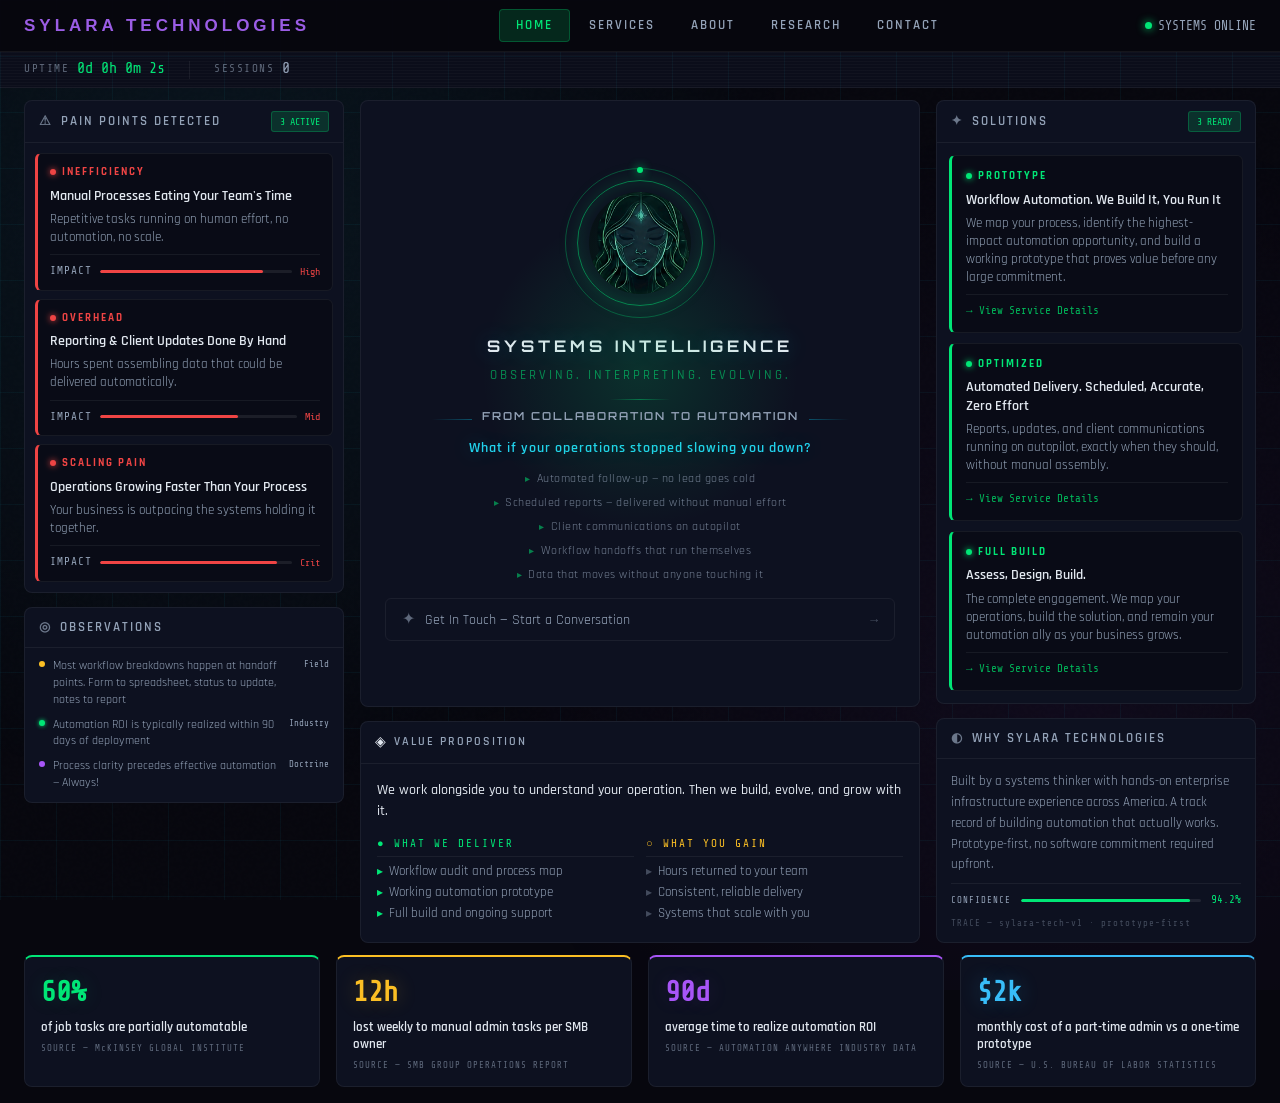
==== index-backup.html @ 3e972370 "backup original site before redesign" ====
<!DOCTYPE html>
<html lang="en">
<head>
  <meta charset="UTF-8">
  <meta name="viewport" content="width=device-width, initial-scale=1.0">
  <title>Sylara Technologies — Systems Intelligence</title>

  <link href="https://fonts.googleapis.com/css2?family=Syncopate:wght@400;700&family=Rajdhani:wght@300;400;500;600;700&family=Share+Tech+Mono&family=Orbitron:wght@400;600;700&display=swap" rel="stylesheet">

  <style>
    :root {
      --bg-primary:        #07070e;
      --bg-secondary:      #0b0d1a;
      --bg-card:           #0d1120;
      --bg-card-hover:     #111829;
      --border-subtle:     rgba(255,255,255,0.06);
      --border-green:      rgba(0, 230, 118, 0.25);
      --border-purple:     rgba(168, 85, 247, 0.25);
      --border-cyan:       rgba(34, 211, 238, 0.3);

      --green-primary:     #00e676;
      --green-dim:         #00b85a;
      --green-glow:        rgba(0, 230, 118, 0.15);
      --green-glow-strong: rgba(0, 230, 118, 0.35);

      --cyan-primary:      #22d3ee;
      --cyan-dim:          #0891b2;
      --cyan-glow:         rgba(34, 211, 238, 0.15);
      --cyan-glow-strong:  rgba(34, 211, 238, 0.3);

      --purple-primary:    #a855f7;
      --purple-dim:        #7c3aed;
      --purple-glow:       rgba(168, 85, 247, 0.15);
      --purple-glow-strong:rgba(168, 85, 247, 0.35);

      --gold:              #fbbf24;
      --red-alert:         #ef4444;
      --orange-warn:       #f97316;
      --blue-info:         #38bdf8;

      --text-primary:      #e2e8f0;
      --text-secondary:    #94a3b8;
      --text-accent:       #94a3b8;
      --text-mono:         #00e676;

      --font-brand:        'Syncopate', sans-serif;
      --font-ui:           'Rajdhani', sans-serif;
      --font-mono:         'Share Tech Mono', monospace;
      --font-display:      'Orbitron', sans-serif;
    }

    *, *::before, *::after { box-sizing: border-box; margin: 0; padding: 0; }
    html { scroll-behavior: smooth; }

    body {
      background-color: var(--bg-primary);
      color: var(--text-primary);
      font-family: var(--font-ui);
      font-size: 15px;
      line-height: 1.5;
      min-height: 100vh;
      overflow-x: hidden;
      cursor: default;
      -webkit-font-smoothing: antialiased;
      -moz-osx-font-smoothing: grayscale;
      text-rendering: optimizeLegibility;
    }

    body::before {
      content: '';
      position: fixed;
      inset: 0;
      background-image: url("data:image/svg+xml,%3Csvg viewBox='0 0 256 256' xmlns='http://www.w3.org/2000/svg'%3E%3Cfilter id='noise'%3E%3CfeTurbulence type='fractalNoise' baseFrequency='0.9' numOctaves='4' stitchTiles='stitch'/%3E%3C/filter%3E%3Crect width='100%25' height='100%25' filter='url(%23noise)' opacity='0.03'/%3E%3C/svg%3E");
      pointer-events: none;
      z-index: 0;
      opacity: 0.4;
    }

    /* NAV */
    .nav-bar {
      position: sticky;
      top: 0;
      z-index: 100;
      background: rgba(7, 7, 14, 0.97);
      border-bottom: 1px solid var(--border-subtle);
      display: flex;
      align-items: center;
      justify-content: space-between;
      padding: 0 24px;
      height: 52px;
    }

    .nav-brand {
      font-family: var(--font-brand);
      font-size: 17px;
      font-weight: 700;
      letter-spacing: 4px;
      color: #9b5de5;
      text-decoration: none;
      text-transform: uppercase;
    }

    .nav-tabs {
      display: flex;
      align-items: center;
      gap: 2px;
      list-style: none;
    }

    .nav-tab {
      font-family: var(--font-ui);
      font-size: 13px;
      font-weight: 600;
      letter-spacing: 2px;
      text-transform: uppercase;
      padding: 6px 16px;
      border-radius: 4px;
      cursor: pointer;
      color: var(--text-secondary);
      border: 1px solid transparent;
      transition: all 0.2s ease;
      user-select: none;
    }

    .nav-tab:hover {
      color: var(--text-primary);
      background: rgba(255,255,255,0.04);
    }

    .nav-tab.active-green {
      color: var(--green-primary);
      border-color: var(--border-green);
      background: var(--green-glow);
    }

    .nav-tab.active-purple {
      color: var(--purple-primary);
      border-color: var(--border-purple);
      background: var(--purple-glow);
    }

    .nav-status {
      display: flex;
      align-items: center;
      gap: 6px;
      font-family: var(--font-mono);
      font-size: 13px;
      color: var(--text-secondary);
    }

    .status-dot {
      width: 7px;
      height: 7px;
      border-radius: 50%;
      background: var(--green-primary);
      box-shadow: 0 0 8px var(--green-primary);
      animation: pulse-dot 2s ease-in-out infinite;
    }

    @keyframes pulse-dot {
      0%, 100% { opacity: 1; }
      50%       { opacity: 0.4; }
    }

    /* TELEMETRY STRIP */
    .telemetry-strip {
      background: var(--bg-secondary);
      border-bottom: 1px solid var(--border-subtle);
      display: flex;
      align-items: center;
      justify-content: space-between;
      padding: 0 24px;
      height: 36px;
      font-family: var(--font-mono);
      font-size: 13px;
      color: var(--text-secondary);
    }

    .telem-group { display: flex; align-items: center; gap: 24px; }
    .telem-item  { display: flex; align-items: center; gap: 8px; }

    .telem-label {
      font-size: 11px;
      letter-spacing: 1.5px;
      text-transform: uppercase;
      color: var(--text-secondary);
      opacity: 0.6;
    }

    .telem-value        { color: var(--text-accent); font-size: 15px; }
    .telem-value.green  { color: var(--green-primary); }
    .telem-value.gold   { color: var(--gold); }

    .telem-divider {
      width: 1px;
      height: 18px;
      background: var(--border-subtle);
    }

    /* TAB CONTENT */
    .tab-content { display: none; animation: fadeInTab 0.35s ease; }
    .tab-content.active { display: block; }

    @keyframes fadeInTab {
      from { opacity: 0; transform: translateY(8px); }
      to   { opacity: 1; transform: translateY(0); }
    }

    /* DASHBOARD GRID */
    .dashboard-body {
      display: grid;
      grid-template-columns: 320px 1fr 320px;
      gap: 16px;
      padding: 12px 24px;
      min-height: calc(100vh - 88px - 160px);
      position: relative;
      z-index: 1;
    }

    /* PANEL */
    .panel {
      background: var(--bg-card);
      border: 1px solid var(--border-subtle);
      border-radius: 8px;
      overflow: hidden;
    }

    .panel-header {
      display: flex;
      align-items: center;
      justify-content: space-between;
      padding: 10px 14px;
      border-bottom: 1px solid var(--border-subtle);
    }

    .panel-title {
      font-family: var(--font-ui);
      font-size: 13px;
      font-weight: 600;
      letter-spacing: 2px;
      text-transform: uppercase;
      color: var(--text-secondary);
      display: flex;
      align-items: center;
      gap: 8px;
    }

    .panel-title-icon { font-size: 13px; opacity: 0.7; }

    .panel-badge {
      font-family: var(--font-mono);
      font-size: 10px;
      padding: 2px 8px;
      border-radius: 3px;
    }

    .panel-badge.green {
      color: var(--green-primary);
      background: var(--green-glow);
      border: 1px solid var(--border-green);
    }

    /* CONDITION CARDS */
    .condition-list {
      padding: 10px;
      display: flex;
      flex-direction: column;
      gap: 8px;
    }

    .condition-card {
      background: rgba(0,0,0,0.3);
      border: 1px solid var(--border-subtle);
      border-left: 3px solid var(--red-alert);
      border-radius: 6px;
      padding: 10px 12px;
      cursor: pointer;
      transition: all 0.25s ease;
      animation: slideInLeft 0.5s ease both;
    }

    .condition-card:nth-child(1) { animation-delay: 0.1s; }
    .condition-card:nth-child(2) { animation-delay: 0.2s; }
    .condition-card:nth-child(3) { animation-delay: 0.3s; }

    @keyframes slideInLeft {
      from { opacity: 0; transform: translateX(-16px); }
      to   { opacity: 1; transform: translateX(0); }
    }

    .condition-card:hover {
      background: rgba(239, 68, 68, 0.06);
      border-color: rgba(239, 68, 68, 0.3);
      border-left-color: var(--red-alert);
      transform: translateX(3px);
    }

    .condition-tag {
      font-family: var(--font-ui);
      font-size: 11px;
      font-weight: 700;
      letter-spacing: 2px;
      text-transform: uppercase;
      color: var(--red-alert);
      margin-bottom: 6px;
      display: flex;
      align-items: center;
      gap: 6px;
    }

    .condition-tag::before {
      content: '';
      width: 6px;
      height: 6px;
      border-radius: 50%;
      background: var(--red-alert);
      box-shadow: 0 0 6px var(--red-alert);
      animation: pulse-dot 1.5s ease-in-out infinite;
    }

    .condition-title {
      font-family: var(--font-ui);
      font-size: 14px;
      font-weight: 600;
      color: var(--text-primary);
      line-height: 1.3;
      margin-bottom: 5px;
    }

    .condition-desc {
      font-size: 13px;
      color: var(--text-accent);
      line-height: 1.4;
    }

    .condition-metric {
      display: flex;
      align-items: center;
      gap: 8px;
      margin-top: 8px;
      padding-top: 8px;
      border-top: 1px solid var(--border-subtle);
    }

    .metric-label {
      font-family: var(--font-mono);
      font-size: 11px;
      color: var(--text-secondary);
      text-transform: uppercase;
      letter-spacing: 1px;
    }

    .metric-bar {
      flex: 1;
      height: 3px;
      background: rgba(255,255,255,0.08);
      border-radius: 2px;
      overflow: hidden;
    }

    .metric-fill {
      height: 100%;
      border-radius: 2px;
      background: var(--red-alert);
    }

    .metric-val {
      font-family: var(--font-mono);
      font-size: 10px;
      color: var(--red-alert);
    }

    /* CENTER COLUMN */
    .center-col {
      display: flex;
      flex-direction: column;
      gap: 14px;
    }

    .avatar-panel {
      background: var(--bg-card);
      border: 1px solid var(--border-subtle);
      border-radius: 8px;
      display: flex;
      flex-direction: column;
      align-items: center;
      justify-content: center;
      padding: 20px 24px 18px;
      position: relative;
      overflow: hidden;
      flex: 1;
    }

    .avatar-panel::before {
      content: '';
      position: absolute;
      top: 50%;
      left: 50%;
      transform: translate(-50%, -60%);
      width: 320px;
      height: 320px;
      background: radial-gradient(circle, var(--green-glow) 0%, transparent 70%);
      pointer-events: none;
    }

    .avatar-ring {
      position: relative;
      width: 150px;
      height: 150px;
      margin-bottom: 16px;
    }

    .avatar-ring-outer {
      position: absolute;
      inset: 0;
      border-radius: 50%;
      border: 1px solid rgba(0, 230, 118, 0.3);
      animation: rotate-slow 20s linear infinite;
    }

    .avatar-ring-outer::before {
      content: '';
      position: absolute;
      top: -2px;
      left: 50%;
      transform: translateX(-50%);
      width: 6px;
      height: 6px;
      border-radius: 50%;
      background: var(--green-primary);
      box-shadow: 0 0 10px var(--green-primary);
    }

    .avatar-ring-mid {
      position: absolute;
      inset: 12px;
      border-radius: 50%;
      border: 1px solid rgba(0, 230, 118, 0.5);
      box-shadow: 0 0 20px var(--green-glow), inset 0 0 20px var(--green-glow);
    }

    .avatar-ring-inner {
      position: absolute;
      inset: 24px;
      border-radius: 50%;
      background: radial-gradient(circle, rgba(0,230,118,0.08) 0%, rgba(0,0,0,0.6) 100%);
      display: flex;
      align-items: center;
      justify-content: center;
      overflow: hidden;
    }

    .avatar-image {
      width: 100%;
      height: 100%;
      object-fit: cover;
      border-radius: 50%;
      opacity: 0.9;
    }

    @keyframes rotate-slow {
      from { transform: rotate(0deg); }
      to   { transform: rotate(360deg); }
    }

    /* TAGLINE BLOCK — the key section */
    .tagline-company {
      font-family: var(--font-brand);
      font-size: 13px;
      font-weight: 700;
      color: var(--text-primary);
      text-align: center;
      letter-spacing: 6px;
      text-transform: uppercase;
      margin-bottom: 14px;
      opacity: 0.85;
    }

    .tagline-collab {
      font-family: var(--font-display);
      font-size: 11px;
      font-weight: 600;
      letter-spacing: 2px;
      text-transform: uppercase;
      color: var(--text-secondary);
      text-align: center;
      margin-bottom: 6px;
      position: relative;
    }

    /* Subtle decorative lines flanking the collab line */
    .tagline-collab-wrap {
      display: flex;
      align-items: center;
      gap: 10px;
      margin-bottom: 4px;
      width: 100%;
      justify-content: center;
    }

    .tagline-collab-line {
      flex: 1;
      height: 1px;
      background: linear-gradient(to right, transparent, var(--cyan-dim));
      max-width: 40px;
      opacity: 0.5;
    }

    .tagline-collab-line.right {
      background: linear-gradient(to left, transparent, var(--cyan-dim));
    }

    /* Systems Intelligence — replaced font */
    .tagline-primary {
      font-family: var(--font-display);
      font-size: 16px;
      font-weight: 700;
      letter-spacing: 4px;
      text-transform: uppercase;
      color: var(--text-primary);
      text-align: center;
      margin-bottom: 8px;
      opacity: 1;
    }

    /* Divider between the two taglines */
    .tagline-divider {
      width: 60px;
      height: 1px;
      background: linear-gradient(to right, transparent, var(--green-primary), transparent);
      margin: 0 auto 8px;
      opacity: 0.4;
    }

    .tagline-sub {
      font-family: var(--font-ui);
      font-size: 13px;
      font-weight: 500;
      color: var(--green-primary);
      text-align: center;
      letter-spacing: 3px;
      margin-bottom: 14px;
      opacity: 0.55;
      text-transform: uppercase;
    }

    /* Contact trigger */
    .hook-question {
      font-family: var(--font-ui);
      font-size: 14px;
      font-weight: 600;
      color: var(--cyan-primary);
      text-align: center;
      letter-spacing: 1px;
      margin-bottom: 12px;
      margin-top: 4px;
      line-height: 1.4;
      text-shadow: 0 0 20px var(--cyan-glow-strong);
    }

    .capabilities-list {
      list-style: none;
      width: 100%;
      margin-bottom: 14px;
      display: flex;
      flex-direction: column;
      gap: 6px;
    }

    .capabilities-list li {
      font-family: var(--font-ui);
      font-size: 12px;
      color: var(--text-secondary);
      text-align: center;
      letter-spacing: 0.5px;
      opacity: 0.75;
      display: flex;
      align-items: center;
      justify-content: center;
      gap: 6px;
    }

    .capabilities-list li::before {
      content: '▸';
      color: var(--green-primary);
      font-size: 10px;
      opacity: 0.7;
    }

    /* Contact trigger */
    .contact-trigger {
      width: 100%;
      background: transparent;
      border: 1px solid var(--border-subtle);
      border-radius: 6px;
      padding: 10px 16px;
      display: flex;
      align-items: center;
      gap: 10px;
      cursor: pointer;
      transition: all 0.2s ease;
      color: var(--text-secondary);
      font-family: var(--font-ui);
      font-size: 14px;
    }

    .contact-trigger:hover {
      border-color: var(--border-green);
      background: var(--green-glow);
      color: var(--green-primary);
    }

    .contact-trigger-icon    { font-size: 16px; opacity: 0.6; }
    .contact-trigger-text    { flex: 1; text-align: left; }
    .contact-trigger-shortcut { font-family: var(--font-mono); font-size: 13px; opacity: 0.4; }

    /* Truth panel */
    .truth-panel {
      background: var(--bg-card);
      border: 1px solid var(--border-subtle);
      border-radius: 8px;
      overflow: hidden;
    }

    .truth-header {
      display: flex;
      align-items: center;
      gap: 8px;
      padding: 10px 14px;
      border-bottom: 1px solid var(--border-subtle);
    }

    .truth-icon  { font-size: 14px; }

    .truth-label {
      font-family: var(--font-ui);
      font-size: 12px;
      font-weight: 600;
      letter-spacing: 2px;
      text-transform: uppercase;
      color: var(--text-secondary);
    }

    .truth-body { padding: 16px; }

    .truth-statement {
      font-family: var(--font-ui);
      font-size: 14px;
      font-weight: 500;
      color: var(--text-primary);
      margin-bottom: 14px;
      line-height: 1.5;
    }

    .truth-grid {
      display: grid;
      grid-template-columns: 1fr 1fr;
      gap: 12px;
    }

    .truth-col-label {
      font-family: var(--font-mono);
      font-size: 11px;
      letter-spacing: 2px;
      text-transform: uppercase;
      margin-bottom: 6px;
      padding-bottom: 4px;
      border-bottom: 1px solid var(--border-subtle);
    }

    .truth-col-label.green { color: var(--green-primary); }
    .truth-col-label.gold  { color: var(--gold); }

    .truth-point {
      display: flex;
      align-items: flex-start;
      gap: 6px;
      font-size: 13px;
      color: var(--text-accent);
      margin-bottom: 4px;
      line-height: 1.3;
    }

    .truth-point::before {
      content: '▸';
      font-size: 12px;
      color: var(--green-primary);
      margin-top: 1px;
      flex-shrink: 0;
    }

    .truth-point.absent::before { color: var(--text-secondary); opacity: 0.4; }

    /* RIGHT COLUMN */
    .guidance-list {
      padding: 12px;
      display: flex;
      flex-direction: column;
      gap: 10px;
    }

    .guidance-card {
      background: rgba(0,0,0,0.3);
      border: 1px solid var(--border-subtle);
      border-left: 3px solid var(--green-primary);
      border-radius: 6px;
      padding: 12px 14px;
      cursor: pointer;
      transition: all 0.25s ease;
      animation: slideInRight 0.5s ease both;
    }

    .guidance-card:nth-child(1) { animation-delay: 0.15s; }
    .guidance-card:nth-child(2) { animation-delay: 0.25s; }
    .guidance-card:nth-child(3) { animation-delay: 0.35s; }

    @keyframes slideInRight {
      from { opacity: 0; transform: translateX(16px); }
      to   { opacity: 1; transform: translateX(0); }
    }

    .guidance-card:hover {
      background: var(--green-glow);
      border-color: var(--border-green);
      transform: translateX(-3px);
    }

    .guidance-tag {
      font-family: var(--font-ui);
      font-size: 11px;
      font-weight: 700;
      letter-spacing: 2px;
      text-transform: uppercase;
      color: var(--green-primary);
      margin-bottom: 6px;
      display: flex;
      align-items: center;
      gap: 6px;
    }

    .guidance-tag::before {
      content: '';
      width: 6px;
      height: 6px;
      border-radius: 50%;
      background: var(--green-primary);
      box-shadow: 0 0 6px var(--green-primary);
    }

    .guidance-title {
      font-family: var(--font-ui);
      font-size: 14px;
      font-weight: 600;
      color: var(--text-primary);
      line-height: 1.3;
      margin-bottom: 5px;
    }

    .guidance-desc {
      font-size: 13px;
      color: var(--text-accent);
      line-height: 1.4;
    }

    .guidance-action {
      margin-top: 8px;
      padding-top: 8px;
      border-top: 1px solid var(--border-subtle);
      font-family: var(--font-mono);
      font-size: 11px;
      color: var(--green-dim);
      display: flex;
      align-items: center;
      gap: 4px;
    }

    /* OBS LIST */
    .obs-list {
      padding: 10px 14px;
      display: flex;
      flex-direction: column;
      gap: 8px;
    }

    .obs-item {
      display: flex;
      align-items: flex-start;
      gap: 8px;
      font-size: 12px;
      color: var(--text-accent);
      line-height: 1.4;
    }

    .obs-dot {
      width: 6px;
      height: 6px;
      border-radius: 50%;
      margin-top: 3px;
      flex-shrink: 0;
    }

    .obs-dot.green  { background: var(--green-primary); box-shadow: 0 0 4px var(--green-primary); }
    .obs-dot.gold   { background: var(--gold); }
    .obs-dot.purple { background: var(--purple-primary); }

    .obs-time {
      margin-left: auto;
      font-family: var(--font-mono);
      font-size: 9px;
      color: var(--text-secondary);
      flex-shrink: 0;
    }

    /* COMING SOON */
    .coming-soon {
      display: flex;
      flex-direction: column;
      align-items: center;
      justify-content: center;
      min-height: 60vh;
      gap: 16px;
      color: var(--text-secondary);
      font-family: var(--font-mono);
      letter-spacing: 2px;
    }

    .coming-soon-icon  { font-size: 32px; opacity: 0.4; }
    .coming-soon-title { font-size: 11px; text-transform: uppercase; opacity: 0.5; }

    .coming-soon-bar {
      width: 120px;
      height: 2px;
      background: var(--border-subtle);
      border-radius: 1px;
      overflow: hidden;
    }

    .coming-soon-bar::after {
      content: '';
      display: block;
      width: 40%;
      height: 100%;
      background: var(--green-primary);
      animation: scan 2s ease-in-out infinite;
    }

    @keyframes scan {
      0%   { transform: translateX(-100%); }
      100% { transform: translateX(350%); }
    }

    .tab-research .coming-soon-bar::after { background: var(--purple-primary); }

    /* MODAL */
    .modal-overlay {
      display: none;
      position: fixed;
      inset: 0;
      background: rgba(0,0,0,0.85);
      z-index: 200;
      align-items: center;
      justify-content: center;
      animation: fadeInModal 0.2s ease;
    }

    .modal-overlay.open { display: flex; }

    @keyframes fadeInModal {
      from { opacity: 0; }
      to   { opacity: 1; }
    }

    .modal-box {
      background: var(--bg-secondary);
      border: 1px solid var(--border-green);
      border-radius: 10px;
      width: 100%;
      max-width: 480px;
      overflow: hidden;
      animation: slideUpModal 0.25s ease;
      box-shadow: 0 0 60px var(--green-glow);
    }

    @keyframes slideUpModal {
      from { opacity: 0; transform: translateY(20px); }
      to   { opacity: 1; transform: translateY(0); }
    }

    .modal-header {
      display: flex;
      align-items: center;
      justify-content: space-between;
      padding: 16px 20px;
      border-bottom: 1px solid var(--border-subtle);
    }

    .modal-title {
      font-family: var(--font-brand);
      font-size: 13px;
      font-weight: 600;
      letter-spacing: 3px;
      text-transform: uppercase;
      color: var(--green-primary);
    }

    .modal-close {
      background: none;
      border: none;
      color: var(--text-secondary);
      cursor: pointer;
      font-size: 18px;
      line-height: 1;
      padding: 2px 6px;
      border-radius: 4px;
      transition: all 0.15s;
    }

    .modal-close:hover {
      color: var(--text-primary);
      background: rgba(255,255,255,0.08);
    }

    .modal-body    { padding: 20px; }

    .modal-subtitle {
      font-size: 12px;
      color: var(--text-secondary);
      margin-bottom: 20px;
      font-family: var(--font-mono);
      letter-spacing: 1px;
    }

    .form-field    { margin-bottom: 14px; }

    .form-label {
      display: block;
      font-family: var(--font-ui);
      font-size: 10px;
      font-weight: 600;
      letter-spacing: 2px;
      text-transform: uppercase;
      color: var(--text-secondary);
      margin-bottom: 6px;
    }

    .form-input,
    .form-select,
    .form-textarea {
      width: 100%;
      background: rgba(0,0,0,0.4);
      border: 1px solid var(--border-subtle);
      border-radius: 6px;
      padding: 10px 12px;
      color: var(--text-primary);
      font-family: var(--font-ui);
      font-size: 14px;
      transition: border-color 0.2s;
      outline: none;
      -webkit-font-smoothing: antialiased;
    }

    .form-input:focus,
    .form-select:focus,
    .form-textarea:focus {
      border-color: var(--border-green);
      box-shadow: 0 0 0 2px var(--green-glow);
    }

    .form-select   { cursor: pointer; appearance: none; }
    .form-textarea { resize: vertical; min-height: 90px; }

    .form-submit {
      width: 100%;
      background: var(--green-primary);
      color: var(--bg-primary);
      border: none;
      border-radius: 6px;
      padding: 12px;
      font-family: var(--font-brand);
      font-size: 11px;
      font-weight: 700;
      letter-spacing: 3px;
      text-transform: uppercase;
      cursor: pointer;
      transition: all 0.2s;
      margin-top: 6px;
    }

    .form-submit:hover {
      background: #00ff88;
      box-shadow: 0 0 20px var(--green-glow-strong);
    }

    .modal-footer {
      padding: 12px 20px;
      border-top: 1px solid var(--border-subtle);
      font-family: var(--font-mono);
      font-size: 10px;
      color: var(--text-secondary);
      text-align: center;
    }

    .modal-footer a { color: var(--green-primary); text-decoration: none; }

    /* SCROLLBAR */
    ::-webkit-scrollbar { width: 4px; }
    ::-webkit-scrollbar-track { background: var(--bg-primary); }
    ::-webkit-scrollbar-thumb { background: var(--border-subtle); border-radius: 2px; }
    ::-webkit-scrollbar-thumb:hover { background: var(--text-secondary); }

    /* ============================================================
       MOBILE RESPONSIVE
       ============================================================ */
    @media (max-width: 768px) {

      /* Nav */
      .nav-bar {
        padding: 0 16px;
        height: 48px;
      }

      .nav-brand {
        font-size: 11px;
        letter-spacing: 2px;
      }

      .nav-tabs {
        gap: 1px;
      }

      .nav-tab {
        font-size: 11px;
        letter-spacing: 1px;
        padding: 5px 10px;
      }

      .nav-status { display: none; }

      /* Telemetry strip */
      .telemetry-strip {
        padding: 0 16px;
        font-size: 11px;
      }

      .telem-item:last-child { display: none; }
      .telem-divider { display: none; }

      /* Dashboard — single column */
      .dashboard-body {
        grid-template-columns: 1fr;
        padding: 12px 16px;
        gap: 12px;
        min-height: unset;
      }

      /* Mobile section reorder */
      .center-col { order: 1; }
      .dashboard-body > div:first-child { order: 2; }
      .dashboard-body > div:last-child { order: 3; }

      /* Avatar panel */
      .avatar-panel {
        padding: 24px 16px 20px;
      }

      .avatar-ring {
        width: 120px;
        height: 120px;
        margin-bottom: 14px;
      }

      .tagline-collab {
        font-size: 11px;
        letter-spacing: 1px;
      }

      .tagline-primary {
        font-size: 12px;
        letter-spacing: 2px;
      }

      .tagline-sub {
        font-size: 11px;
        letter-spacing: 2px;
      }

      .tagline-company {
        font-size: 11px;
        letter-spacing: 4px;
      }

      /* Truth grid — single column on mobile */
      .truth-grid {
        grid-template-columns: 1fr;
        gap: 16px;
      }

      /* Stats row — 2 columns on mobile */
      #content-home > div:last-child {
        grid-template-columns: 1fr 1fr !important;
        padding: 0 16px 16px !important;
        gap: 10px !important;
      }

      /* Services page */
      .services-wrapper {
        padding: 20px 16px 36px;
      }

      .services-headline {
        font-size: 16px;
        letter-spacing: 2px;
      }

      .services-subline {
        font-size: 14px;
      }

      .service-card-inner {
        grid-template-columns: 1fr !important;
      }

      .service-accent {
        border-right: none;
        border-bottom: 1px solid var(--border-subtle);
        padding: 20px 20px 16px;
        flex-direction: row;
        align-items: center;
        justify-content: space-between;
      }

      .service-accent::before {
        width: 100%;
        height: 3px;
        top: 0;
        left: 0;
      }

      .service-name {
        font-size: 12px;
        margin-bottom: 0;
      }

      .service-content {
        padding: 20px;
        gap: 16px;
      }

      .service-includes {
        grid-template-columns: 1fr;
        gap: 6px;
      }

      .service-footer {
        flex-direction: column;
        align-items: flex-start;
        gap: 8px;
      }

      .service-ideal {
        text-align: left;
      }

      .services-cta-block {
        padding: 24px 20px;
      }

      .services-cta-headline {
        font-size: 16px;
      }

      /* Modal */
      .modal-box {
        margin: 16px;
        max-height: 90vh;
        overflow-y: auto;
      }
    }

    @media (max-width: 480px) {
      .nav-tab {
        font-size: 10px;
        padding: 4px 8px;
        letter-spacing: 0.5px;
      }

      /* Stats — single column on very small screens */
      #content-home > div:last-child {
        grid-template-columns: 1fr !important;
      }
    }

    /* MOBILE NAV — HAMBURGER MENU */
    .nav-hamburger { display: none; }

    @keyframes navMenuDrop {
      from { opacity: 0; transform: translateY(-10px); }
      to   { opacity: 1; transform: translateY(0); }
    }

    @media (max-width: 768px) {
      .nav-hamburger {
        display: flex;
        align-items: center;
        justify-content: center;
        width: 34px;
        height: 34px;
        background: transparent;
        border: 1px solid var(--border-subtle);
        border-radius: 4px;
        color: var(--text-secondary);
        font-size: 16px;
        line-height: 1;
        cursor: pointer;
        transition: all 0.2s ease;
      }

      .nav-hamburger:hover,
      .nav-hamburger.active {
        color: var(--green-primary);
        border-color: var(--border-green);
        background: var(--green-glow);
      }

      .nav-tabs {
        display: none;
        position: absolute;
        top: 100%;
        left: 0;
        right: 0;
        flex-direction: column;
        align-items: stretch;
        background: rgba(7, 7, 14, 0.98);
        border-bottom: 1px solid var(--border-subtle);
        box-shadow: 0 16px 28px rgba(0, 0, 0, 0.45);
        padding: 8px 16px 14px;
        gap: 4px;
        z-index: 99;
      }

      .nav-tabs.nav-tabs-open {
        display: flex;
        animation: navMenuDrop 0.2s ease;
      }

      .nav-tabs .nav-tab {
        text-align: center;
        padding: 12px 10px;
      }
    }

    /* DEPTH & POLISH — background texture, header glow, card hover, parallax, scanline */

    /* 1. Animated background grid texture (depth, not noise) */
    body::after {
      content: '';
      position: fixed;
      inset: 0;
      background-image:
        linear-gradient(rgba(34, 211, 238, 0.05) 1px, transparent 1px),
        linear-gradient(90deg, rgba(34, 211, 238, 0.05) 1px, transparent 1px);
      background-size: 56px 56px;
      pointer-events: none;
      z-index: 0;
      animation: bgGridDrift 90s linear infinite;
    }

    @keyframes bgGridDrift {
      from { background-position: 0 0; }
      to   { background-position: 224px 224px; }
    }

    /* 2. Soft glow behind major headers / key accent text */
    .tagline-primary,
    .services-headline {
      text-shadow: 0 0 22px var(--cyan-glow-strong), 0 0 46px var(--cyan-glow);
    }

    .services-cta-headline,
    .tagline-company {
      text-shadow: 0 0 20px var(--purple-glow-strong), 0 0 42px var(--purple-glow);
    }

    .modal-title {
      text-shadow: 0 0 18px var(--green-glow-strong), 0 0 36px var(--green-glow);
    }

    /* 3. Card / panel hover depth — lift + accent-matched glow */
    .panel {
      transition: transform 0.25s ease, box-shadow 0.25s ease;
    }
    .panel:hover {
      transform: translateY(-4px);
      box-shadow: 0 14px 30px rgba(0, 0, 0, 0.35), 0 0 0 1px var(--border-cyan), 0 0 24px var(--cyan-glow);
    }

    .condition-card:hover {
      transform: translateX(3px) translateY(-4px);
      box-shadow: 0 12px 26px rgba(0, 0, 0, 0.3), 0 0 18px rgba(239, 68, 68, 0.18);
    }

    .guidance-card:hover {
      transform: translateX(-3px) translateY(-4px);
      box-shadow: 0 12px 26px rgba(0, 0, 0, 0.3), 0 0 18px var(--green-glow);
    }

    .cap-card:hover { transform: translateY(-4px); }
    .cap-card.cyan:hover   { box-shadow: 0 12px 26px rgba(0, 0, 0, 0.3), 0 0 20px var(--cyan-glow); }
    .cap-card.green:hover  { box-shadow: 0 12px 26px rgba(0, 0, 0, 0.3), 0 0 20px var(--green-glow); }
    .cap-card.purple:hover { box-shadow: 0 12px 26px rgba(0, 0, 0, 0.3), 0 0 20px var(--purple-glow); }
    .cap-card.gold:hover   { box-shadow: 0 12px 26px rgba(0, 0, 0, 0.3), 0 0 20px rgba(251, 191, 36, 0.18); }

    .service-card:hover { transform: translateY(-4px); }
    .service-card.tier-1:hover { box-shadow: 0 12px 26px rgba(0, 0, 0, 0.3), 0 0 20px var(--cyan-glow); }
    .service-card.tier-2:hover { box-shadow: 0 12px 26px rgba(0, 0, 0, 0.3), 0 0 20px var(--green-glow); }
    .service-card.tier-3:hover { box-shadow: 0 12px 26px rgba(0, 0, 0, 0.3), 0 0 20px var(--purple-glow); }

    /* 4. Parallax depth layers (driven by JS scroll listener) */
    .parallax-layer {
      position: fixed;
      inset: -10% -10%;
      pointer-events: none;
      z-index: 0;
      will-change: transform;
    }
    .parallax-layer-1 {
      background: radial-gradient(circle at 22% 28%, var(--cyan-glow) 0%, transparent 42%);
      opacity: 0.5;
    }
    .parallax-layer-2 {
      background: radial-gradient(circle at 78% 72%, var(--purple-glow) 0%, transparent 42%);
      opacity: 0.4;
    }

    /* 5. Telemetry strip — CRT scanline / flicker */
    .telemetry-strip { position: relative; }
    .telemetry-strip::after {
      content: '';
      position: absolute;
      inset: 0;
      background: repeating-linear-gradient(
        to bottom,
        rgba(255, 255, 255, 0.025) 0px,
        rgba(255, 255, 255, 0.025) 1px,
        transparent 1px,
        transparent 3px
      );
      pointer-events: none;
      animation: telemetryScan 6s linear infinite, telemetryFlicker 5s ease-in-out infinite;
    }

    @keyframes telemetryScan {
      from { background-position: 0 0; }
      to   { background-position: 0 12px; }
    }

    @keyframes telemetryFlicker {
      0%, 100% { opacity: 0.85; }
      92%      { opacity: 0.85; }
      93%      { opacity: 0.55; }
      94%      { opacity: 0.9; }
      96%      { opacity: 0.6; }
      97%      { opacity: 0.85; }
    }
  </style>
</head>

<body>

  <!-- Decorative parallax depth layers (background only, non-interactive) -->
  <div class="parallax-layer parallax-layer-1" aria-hidden="true"></div>
  <div class="parallax-layer parallax-layer-2" aria-hidden="true"></div>

  <!-- Netlify form detection -->
  <form name="intake" netlify hidden>
    <input type="text" name="name">
    <input type="email" name="email">
    <input type="text" name="company">
    <select name="service">
      <option>Workflow Automation</option>
    </select>
    <textarea name="message"></textarea>
  </form>

  <nav class="nav-bar">
    <a class="nav-brand" href="#" onclick="switchTab('home'); return false;">SYLARA TECHNOLOGIES</a>
    <button class="nav-hamburger" id="nav-hamburger" onclick="toggleMobileMenu(event)" aria-label="Toggle navigation menu">☰</button>
    <ul class="nav-tabs" id="nav-tabs">
      <li class="nav-tab active-green" id="tab-home"     onclick="switchTab('home')">Home</li>
      <li class="nav-tab"              id="tab-services" onclick="switchTab('services')">Services</li>
      <li class="nav-tab"              id="tab-about"    onclick="switchTab('about')">About</li>
      <li class="nav-tab"              id="tab-research" onclick="switchTab('research')">Research</li>
      <li class="nav-tab"              id="tab-contact"  onclick="openModal()">Contact</li>
    </ul>
    <div class="nav-status">
      <div class="status-dot"></div>
      <span>SYSTEMS ONLINE</span>
    </div>
  </nav>

  <div class="telemetry-strip">
    <div class="telem-group">
      <div class="telem-item">
        <span class="telem-label">Uptime</span>
        <span class="telem-value green" id="uptime-val">0d 0h 0m</span>
      </div>
      <div class="telem-divider"></div>
      <div class="telem-item">
        <span class="telem-label">Sessions</span>
        <span class="telem-value" id="cycle-val">0</span>
      </div>
    </div>
    <div class="telem-group"></div>
    <div class="telem-group"></div>
  </div>

  <!-- HOME TAB -->
  <div class="tab-content active" id="content-home">
    <div class="dashboard-body">

      <!-- LEFT — Pain Points -->
      <div style="display:flex;flex-direction:column;gap:14px;">
        <div class="panel">
          <div class="panel-header">
            <div class="panel-title"><span class="panel-title-icon">⚠</span>Pain Points Detected</div>
            <span class="panel-badge green">3 ACTIVE</span>
          </div>
          <div class="condition-list">
            <div class="condition-card">
              <div class="condition-tag">Inefficiency</div>
              <div class="condition-title">Manual Processes Eating Your Team's Time</div>
              <div class="condition-desc">Repetitive tasks running on human effort, no automation, no scale.</div>
              <div class="condition-metric">
                <span class="metric-label">Impact</span>
                <div class="metric-bar"><div class="metric-fill" style="width:85%"></div></div>
                <span class="metric-val">High</span>
              </div>
            </div>
            <div class="condition-card">
              <div class="condition-tag">Overhead</div>
              <div class="condition-title">Reporting &amp; Client Updates Done By Hand</div>
              <div class="condition-desc">Hours spent assembling data that could be delivered automatically.</div>
              <div class="condition-metric">
                <span class="metric-label">Impact</span>
                <div class="metric-bar"><div class="metric-fill" style="width:70%"></div></div>
                <span class="metric-val">Mid</span>
              </div>
            </div>
            <div class="condition-card">
              <div class="condition-tag">Scaling Pain</div>
              <div class="condition-title">Operations Growing Faster Than Your Process</div>
              <div class="condition-desc">Your business is outpacing the systems holding it together.</div>
              <div class="condition-metric">
                <span class="metric-label">Impact</span>
                <div class="metric-bar"><div class="metric-fill" style="width:92%"></div></div>
                <span class="metric-val">Crit</span>
              </div>
            </div>
          </div>
        </div>

        <div class="panel">
          <div class="panel-header">
            <div class="panel-title"><span class="panel-title-icon">◎</span>Observations</div>
          </div>
          <div class="obs-list">
            <div class="obs-item">
              <div class="obs-dot gold"></div>
              <span>Most workflow breakdowns happen at handoff points. Form to spreadsheet, status to update, notes to report</span>
              <span class="obs-time">Field</span>
            </div>
            <div class="obs-item">
              <div class="obs-dot green"></div>
              <span>Automation ROI is typically realized within 90 days of deployment</span>
              <span class="obs-time">Industry</span>
            </div>
            <div class="obs-item">
              <div class="obs-dot purple"></div>
              <span>Process clarity precedes effective automation — Always!</span>
              <span class="obs-time">Doctrine</span>
            </div>
          </div>
        </div>
      </div>

      <!-- CENTER — Avatar + Taglines -->
      <div class="center-col">
        <div class="avatar-panel">
          <div class="avatar-ring">
            <div class="avatar-ring-outer"></div>
            <div class="avatar-ring-mid"></div>
            <div class="avatar-ring-inner">
              <img class="avatar-image" src="images/sylara-avatar.png" alt="Sylara">
            </div>
          </div>

          <!-- Systems Intelligence -->
          <div class="tagline-primary">Systems Intelligence</div>

          <!-- Observing. Interpreting. Evolving. -->
          <div class="tagline-sub">Observing. Interpreting. Evolving.</div>

          <!-- Divider -->
          <div class="tagline-divider"></div>

          <!-- From Collaboration to Automation -->
          <div class="tagline-collab-wrap">
            <div class="tagline-collab-line"></div>
            <div class="tagline-collab">From Collaboration to Automation</div>
            <div class="tagline-collab-line right"></div>
          </div>

          <!-- Hook question -->
          <div class="hook-question">What if your operations stopped slowing you down?</div>

          <!-- Capabilities list -->
          <ul class="capabilities-list">
            <li>Automated follow-up — no lead goes cold</li>
            <li>Scheduled reports — delivered without manual effort</li>
            <li>Client communications on autopilot</li>
            <li>Workflow handoffs that run themselves</li>
            <li>Data that moves without anyone touching it</li>
          </ul>

          <button class="contact-trigger" onclick="openModal()">
            <span class="contact-trigger-icon">✦</span>
            <span class="contact-trigger-text">Get In Touch — Start a Conversation</span>
            <span class="contact-trigger-shortcut">→</span>
          </button>
        </div>

        <div class="truth-panel">
          <div class="truth-header">
            <span class="truth-icon">◈</span>
            <span class="truth-label">Value Proposition</span>
          </div>
          <div class="truth-body">
            <div class="truth-statement">
              We work alongside you to understand your operation. Then we build, evolve, and grow with it.
            </div>
            <div class="truth-grid">
              <div>
                <div class="truth-col-label green">● What We Deliver</div>
                <div class="truth-point">Workflow audit and process map</div>
                <div class="truth-point">Working automation prototype</div>
                <div class="truth-point">Full build and ongoing support</div>
              </div>
              <div>
                <div class="truth-col-label gold">○ What You Gain</div>
                <div class="truth-point absent">Hours returned to your team</div>
                <div class="truth-point absent">Consistent, reliable delivery</div>
                <div class="truth-point absent">Systems that scale with you</div>
              </div>
            </div>
          </div>
        </div>
      </div>

      <!-- RIGHT — Solutions -->
      <div style="display:flex;flex-direction:column;gap:14px;">
        <div class="panel">
          <div class="panel-header">
            <div class="panel-title"><span class="panel-title-icon">✦</span>Solutions</div>
            <span class="panel-badge green">3 READY</span>
          </div>
          <div class="guidance-list">
            <div class="guidance-card" onclick="switchTab('services')">
              <div class="guidance-tag">Prototype</div>
              <div class="guidance-title">Workflow Automation. We Build It, You Run It</div>
              <div class="guidance-desc">We map your process, identify the highest-impact automation opportunity, and build a working prototype that proves value before any large commitment.</div>
              <div class="guidance-action">→ View Service Details</div>
            </div>
            <div class="guidance-card" onclick="switchTab('services')">
              <div class="guidance-tag">Optimized</div>
              <div class="guidance-title">Automated Delivery. Scheduled, Accurate, Zero Effort</div>
              <div class="guidance-desc">Reports, updates, and client communications running on autopilot, exactly when they should, without manual assembly.</div>
              <div class="guidance-action">→ View Service Details</div>
            </div>
            <div class="guidance-card" onclick="switchTab('services')">
              <div class="guidance-tag">Full Build</div>
              <div class="guidance-title">Assess, Design, Build.</div>
              <div class="guidance-desc">The complete engagement. We map your operations, build the solution, and remain your automation ally as your business grows.</div>
              <div class="guidance-action">→ View Service Details</div>
            </div>
          </div>
        </div>

        <div class="panel">
          <div class="panel-header">
            <div class="panel-title"><span class="panel-title-icon">◐</span>Why Sylara Technologies</div>
          </div>
          <div style="padding:12px 14px;display:flex;flex-direction:column;gap:8px;">
            <div style="font-size:13px;color:var(--text-secondary);line-height:1.6;">
              Built by a systems thinker with hands-on enterprise infrastructure experience across America. A track record of building automation that actually works. Prototype-first, no software commitment required upfront.
            </div>
            <div style="display:flex;justify-content:space-between;align-items:center;padding-top:8px;border-top:1px solid var(--border-subtle);">
              <span style="font-family:var(--font-mono);font-size:9px;color:var(--text-secondary);letter-spacing:1px;">CONFIDENCE</span>
              <div style="flex:1;margin:0 10px;height:3px;background:rgba(255,255,255,0.08);border-radius:2px;overflow:hidden;">
                <div style="width:94%;height:100%;background:var(--green-primary);border-radius:2px;"></div>
              </div>
              <span style="font-family:var(--font-mono);font-size:11px;color:var(--green-primary);">94.2%</span>
            </div>
            <div style="font-family:var(--font-mono);font-size:9px;color:var(--text-secondary);letter-spacing:1px;word-break:break-all;opacity:0.4;">
              TRACE — sylara-tech-v1 · prototype-first
            </div>
          </div>
        </div>
      </div>

    </div>

    <!-- STATS ROW -->
    <div style="display:grid;grid-template-columns:repeat(4,1fr);gap:16px;padding:0 24px 16px;position:relative;z-index:1;">
      <div style="background:var(--bg-card);border:1px solid var(--border-subtle);border-top:2px solid var(--green-primary);border-radius:8px;padding:14px 16px;">
        <div style="font-family:var(--font-mono);font-size:28px;font-weight:700;color:var(--green-primary);text-shadow:0 0 20px var(--green-glow);margin-bottom:6px;">60%</div>
        <div style="font-family:var(--font-ui);font-size:13px;font-weight:600;color:var(--text-primary);margin-bottom:6px;line-height:1.3;">of job tasks are partially automatable</div>
        <div style="font-family:var(--font-mono);font-size:9px;color:var(--text-secondary);letter-spacing:1px;opacity:0.6;">SOURCE — McKINSEY GLOBAL INSTITUTE</div>
      </div>
      <div style="background:var(--bg-card);border:1px solid var(--border-subtle);border-top:2px solid var(--gold);border-radius:8px;padding:14px 16px;">
        <div style="font-family:var(--font-mono);font-size:28px;font-weight:700;color:var(--gold);text-shadow:0 0 20px rgba(251,191,36,0.3);margin-bottom:6px;">12h</div>
        <div style="font-family:var(--font-ui);font-size:13px;font-weight:600;color:var(--text-primary);margin-bottom:6px;line-height:1.3;">lost weekly to manual admin tasks per SMB owner</div>
        <div style="font-family:var(--font-mono);font-size:9px;color:var(--text-secondary);letter-spacing:1px;opacity:0.6;">SOURCE — SMB GROUP OPERATIONS REPORT</div>
      </div>
      <div style="background:var(--bg-card);border:1px solid var(--border-subtle);border-top:2px solid var(--purple-primary);border-radius:8px;padding:14px 16px;">
        <div style="font-family:var(--font-mono);font-size:28px;font-weight:700;color:var(--purple-primary);text-shadow:0 0 20px var(--purple-glow);margin-bottom:6px;">90d</div>
        <div style="font-family:var(--font-ui);font-size:13px;font-weight:600;color:var(--text-primary);margin-bottom:6px;line-height:1.3;">average time to realize automation ROI</div>
        <div style="font-family:var(--font-mono);font-size:9px;color:var(--text-secondary);letter-spacing:1px;opacity:0.6;">SOURCE — AUTOMATION ANYWHERE INDUSTRY DATA</div>
      </div>
      <div style="background:var(--bg-card);border:1px solid var(--border-subtle);border-top:2px solid var(--blue-info);border-radius:8px;padding:14px 16px;">
        <div style="font-family:var(--font-mono);font-size:28px;font-weight:700;color:var(--blue-info);text-shadow:0 0 20px rgba(56,189,248,0.3);margin-bottom:6px;">$2k</div>
        <div style="font-family:var(--font-ui);font-size:13px;font-weight:600;color:var(--text-primary);margin-bottom:6px;line-height:1.3;">monthly cost of a part-time admin vs a one-time prototype</div>
        <div style="font-family:var(--font-mono);font-size:9px;color:var(--text-secondary);letter-spacing:1px;opacity:0.6;">SOURCE — U.S. BUREAU OF LABOR STATISTICS</div>
      </div>
    </div>
  </div>

  <!-- SERVICES TAB -->
  <div class="tab-content" id="content-services">

    <style>
      /* SERVICES PAGE LAYOUT */
      .services-wrapper {
        max-width: 1100px;
        margin: 0 auto;
        padding: 32px 24px 48px;
        position: relative;
        z-index: 1;
      }

      /* Page header */
      .services-header {
        text-align: center;
        margin-bottom: 48px;
        padding-bottom: 32px;
        border-bottom: 1px solid var(--border-subtle);
      }

      .services-eyebrow {
        font-family: var(--font-mono);
        font-size: 11px;
        letter-spacing: 3px;
        text-transform: uppercase;
        color: var(--cyan-primary);
        margin-bottom: 12px;
        opacity: 0.8;
      }

      .services-headline {
        font-family: var(--font-display);
        font-size: 22px;
        font-weight: 700;
        letter-spacing: 3px;
        text-transform: uppercase;
        color: var(--text-primary);
        margin-bottom: 10px;
      }

      .services-subline {
        font-family: var(--font-ui);
        font-size: 15px;
        font-weight: 400;
        color: var(--text-secondary);
        max-width: 600px;
        margin: 0 auto;
        line-height: 1.6;
      }

      .services-subline span {
        color: var(--green-primary);
        font-weight: 500;
      }

      /* Service cards */
      .service-card {
        background: var(--bg-card);
        border: 1px solid var(--border-subtle);
        border-radius: 10px;
        overflow: hidden;
        margin-bottom: 20px;
        transition: border-color 0.25s ease, transform 0.25s ease, box-shadow 0.25s ease;
      }

      .service-card:hover {
        border-color: rgba(0, 230, 118, 0.2);
      }

      .service-card-inner {
        display: grid;
        grid-template-columns: 280px 1fr;
        min-height: 200px;
      }

      /* Left accent strip */
      .service-accent {
        background: rgba(0,0,0,0.3);
        border-right: 1px solid var(--border-subtle);
        padding: 28px 24px;
        display: flex;
        flex-direction: column;
        justify-content: space-between;
        position: relative;
        overflow: hidden;
      }

      .service-accent::before {
        content: '';
        position: absolute;
        top: 0;
        left: 0;
        width: 3px;
        height: 100%;
      }

      .service-card.tier-1 .service-accent::before { background: var(--cyan-primary); }
      .service-card.tier-2 .service-accent::before { background: var(--green-primary); }
      .service-card.tier-3 .service-accent::before { background: var(--purple-primary); }

      .service-tier-label {
        font-family: var(--font-mono);
        font-size: 10px;
        letter-spacing: 2px;
        text-transform: uppercase;
        margin-bottom: 8px;
      }

      .service-card.tier-1 .service-tier-label { color: var(--cyan-primary); }
      .service-card.tier-2 .service-tier-label { color: var(--green-primary); }
      .service-card.tier-3 .service-tier-label { color: var(--purple-primary); }

      .service-name {
        font-family: var(--font-display);
        font-size: 14px;
        font-weight: 700;
        letter-spacing: 2px;
        text-transform: uppercase;
        color: var(--text-primary);
        line-height: 1.4;
        margin-bottom: 16px;
      }

      .service-tag {
        display: inline-block;
        font-family: var(--font-mono);
        font-size: 10px;
        letter-spacing: 1px;
        padding: 3px 8px;
        border-radius: 3px;
        border: 1px solid;
        width: fit-content;
      }

      .service-card.tier-1 .service-tag {
        color: var(--cyan-primary);
        border-color: rgba(34, 211, 238, 0.3);
        background: rgba(34, 211, 238, 0.08);
      }

      .service-card.tier-2 .service-tag {
        color: var(--green-primary);
        border-color: var(--border-green);
        background: var(--green-glow);
      }

      .service-card.tier-3 .service-tag {
        color: var(--purple-primary);
        border-color: var(--border-purple);
        background: var(--purple-glow);
      }

      /* Right content area */
      .service-content {
        padding: 28px 32px;
        display: flex;
        flex-direction: column;
        justify-content: space-between;
        gap: 20px;
      }

      .service-description {
        font-family: var(--font-ui);
        font-size: 15px;
        font-weight: 400;
        color: var(--text-secondary);
        line-height: 1.7;
      }

      .service-includes {
        display: grid;
        grid-template-columns: 1fr 1fr;
        gap: 8px;
      }

      .service-include-item {
        display: flex;
        align-items: flex-start;
        gap: 8px;
        font-family: var(--font-ui);
        font-size: 13px;
        color: var(--text-accent);
        line-height: 1.3;
      }

      .service-include-dot {
        width: 5px;
        height: 5px;
        border-radius: 50%;
        margin-top: 4px;
        flex-shrink: 0;
      }

      .tier-1 .service-include-dot { background: var(--cyan-primary); }
      .tier-2 .service-include-dot { background: var(--green-primary); }
      .tier-3 .service-include-dot { background: var(--purple-primary); }

      .service-footer {
        display: flex;
        align-items: center;
        justify-content: space-between;
        padding-top: 16px;
        border-top: 1px solid var(--border-subtle);
      }

      .service-cta {
        font-family: var(--font-mono);
        font-size: 11px;
        letter-spacing: 1px;
        color: var(--text-secondary);
        cursor: pointer;
        transition: color 0.2s;
        background: none;
        border: none;
        padding: 0;
      }

      .service-card.tier-1 .service-cta:hover { color: var(--cyan-primary); }
      .service-card.tier-2 .service-cta:hover { color: var(--green-primary); }
      .service-card.tier-3 .service-cta:hover { color: var(--purple-primary); }

      .service-ideal {
        font-family: var(--font-mono);
        font-size: 10px;
        letter-spacing: 1px;
        color: var(--text-secondary);
        opacity: 0.5;
        text-align: right;
      }

      .cap-section-header { margin-bottom: 28px; }
      .cap-eyebrow { font-family: var(--font-mono); font-size: 11px; letter-spacing: 3px; text-transform: uppercase; color: var(--cyan-primary); margin-bottom: 10px; opacity: 0.8; }
      .cap-headline { font-family: var(--font-display); font-size: 18px; font-weight: 700; letter-spacing: 2px; text-transform: uppercase; color: var(--text-primary); margin-bottom: 8px; }
      .cap-sub { font-family: var(--font-ui); font-size: 14px; color: var(--text-secondary); line-height: 1.6; max-width: 600px; }
      .cap-grid { display: grid; grid-template-columns: repeat(auto-fit, minmax(220px, 1fr)); gap: 12px; margin-bottom: 32px; }
      .cap-card { background: rgba(0,0,0,0.3); border: 1px solid var(--border-subtle); border-left: 3px solid transparent; border-radius: 8px; padding: 16px 18px; transition: background 0.2s ease, transform 0.25s ease, box-shadow 0.25s ease; }
      .cap-card:hover { background: rgba(0,0,0,0.45); }
      .cap-card.cyan { border-left-color: var(--cyan-primary); }
      .cap-card.green { border-left-color: var(--green-primary); }
      .cap-card.purple { border-left-color: var(--purple-primary); }
      .cap-card.gold { border-left-color: var(--gold); }
      .cap-card-label { font-family: var(--font-mono); font-size: 10px; letter-spacing: 2px; text-transform: uppercase; margin-bottom: 8px; }
      .cap-card.cyan .cap-card-label { color: var(--cyan-primary); }
      .cap-card.green .cap-card-label { color: var(--green-primary); }
      .cap-card.purple .cap-card-label { color: var(--purple-primary); }
      .cap-card.gold .cap-card-label { color: var(--gold); }
      .cap-card-title { font-family: var(--font-ui); font-size: 13px; font-weight: 600; color: var(--text-primary); margin-bottom: 12px; line-height: 1.3; }
      .cap-items { display: flex; flex-direction: column; gap: 7px; }
      .cap-item { display: flex; align-items: flex-start; gap: 8px; font-family: var(--font-ui); font-size: 12px; color: var(--text-accent); line-height: 1.4; }
      .cap-dot { width: 5px; height: 5px; border-radius: 50%; margin-top: 4px; flex-shrink: 0; }
      .cap-card.cyan .cap-dot { background: var(--cyan-primary); }
      .cap-card.green .cap-dot { background: var(--green-primary); }
      .cap-card.purple .cap-dot { background: var(--purple-primary); }
      .cap-card.gold .cap-dot { background: var(--gold); }
      .cap-divider { height: 1px; background: var(--border-subtle); margin: 0 0 32px; }
      @media (max-width: 768px) { .cap-grid { grid-template-columns: 1fr; } }

      /* Bottom CTA block */
      .services-cta-block {
        background: var(--bg-card);
        border: 1px solid var(--border-subtle);
        border-radius: 10px;
        padding: 32px;
        text-align: center;
        margin-top: 8px;
        position: relative;
        overflow: hidden;
      }

      .services-cta-block::before {
        content: '';
        position: absolute;
        top: 0;
        left: 0;
        right: 0;
        height: 1px;
        background: linear-gradient(to right, transparent, var(--green-primary), transparent);
        opacity: 0.4;
      }

      .services-cta-eyebrow {
        font-family: var(--font-mono);
        font-size: 10px;
        letter-spacing: 3px;
        text-transform: uppercase;
        color: var(--text-secondary);
        margin-bottom: 10px;
        opacity: 0.6;
      }

      .services-cta-headline {
        font-family: var(--font-ui);
        font-size: 18px;
        font-weight: 600;
        color: var(--text-primary);
        margin-bottom: 8px;
        line-height: 1.4;
      }

      .services-cta-sub {
        font-family: var(--font-ui);
        font-size: 14px;
        color: var(--text-secondary);
        margin-bottom: 24px;
        line-height: 1.5;
      }

      .services-cta-btn {
        background: transparent;
        border: 1px solid var(--border-green);
        color: var(--green-primary);
        font-family: var(--font-brand);
        font-size: 11px;
        font-weight: 700;
        letter-spacing: 3px;
        text-transform: uppercase;
        padding: 12px 32px;
        border-radius: 6px;
        cursor: pointer;
        transition: all 0.2s ease;
      }

      .services-cta-btn:hover {
        background: var(--green-glow);
        box-shadow: 0 0 20px var(--green-glow-strong);
      }
    </style>

    <div class="services-wrapper">

      <!-- Page Header -->
      <div class="services-header">
        <div class="services-eyebrow">// Service Offerings</div>
        <div class="services-headline">From Collaboration to Automation</div>
        <div class="services-subline">
          We don't just hand off a solution. We work alongside you to understand how your operation actually runs. Then we build, refine, and <span>evolve alongside you</span> as your business grows.
        </div>
      </div>

      <div class="cap-section-header">
        <div class="cap-eyebrow">// Automation Possibilities</div>
        <div class="cap-headline">What could we build for you?</div>
        <div class="cap-sub">Every business is different. Here are the most common solutions we build..</div>
      </div>
      <div class="cap-grid">
        <div class="cap-card cyan">
          <div class="cap-card-label">// Operations</div>
          <div class="cap-card-title">Workflow &amp; Process Automation</div>
          <div class="cap-items">
            <div class="cap-item"><div class="cap-dot"></div><span>Handoff automation between tools and teams</span></div>
            <div class="cap-item"><div class="cap-dot"></div><span>Data routing without manual copy-paste</span></div>
            <div class="cap-item"><div class="cap-dot"></div><span>Process mapping and bottleneck identification</span></div>
            <div class="cap-item"><div class="cap-dot"></div><span>Task creation and assignment on triggers</span></div>
          </div>
        </div>
        <div class="cap-card green">
          <div class="cap-card-label">// Client Delivery</div>
          <div class="cap-card-title">Communication &amp; Reporting</div>
          <div class="cap-items">
            <div class="cap-item"><div class="cap-dot"></div><span>Scheduled reports delivered automatically</span></div>
            <div class="cap-item"><div class="cap-dot"></div><span>Client updates without lifting a finger</span></div>
            <div class="cap-item"><div class="cap-dot"></div><span>Status notifications on completion events</span></div>
            <div class="cap-item"><div class="cap-dot"></div><span>Onboarding sequences that run themselves</span></div>
          </div>
        </div>
        <div class="cap-card purple">
          <div class="cap-card-label">// Sales &amp; Leads</div>
          <div class="cap-card-title">Lead Management &amp; Follow-up</div>
          <div class="cap-items">
            <div class="cap-item"><div class="cap-dot"></div><span>Automated follow-up — no lead goes cold</span></div>
            <div class="cap-item"><div class="cap-dot"></div><span>Lead categorization from intake forms</span></div>
            <div class="cap-item"><div class="cap-dot"></div><span>Appointment booking and confirmation flows</span></div>
            <div class="cap-item"><div class="cap-dot"></div><span>Pipeline tracking without manual updates</span></div>
          </div>
        </div>
        <div class="cap-card gold">
          <div class="cap-card-label">// Internal Efficiency</div>
          <div class="cap-card-title">Admin &amp; Back-office Automation</div>
          <div class="cap-items">
            <div class="cap-item"><div class="cap-dot"></div><span>Recurring admin tasks fully automated</span></div>
            <div class="cap-item"><div class="cap-dot"></div><span>Alert and notification systems on events</span></div>
            <div class="cap-item"><div class="cap-dot"></div><span>Cross-platform data sync without scripts</span></div>
            <div class="cap-item"><div class="cap-dot"></div><span>Custom dashboards fed by live data</span></div>
          </div>
        </div>
      </div>
      <div class="cap-divider"></div>

      <!-- Tier 1 — Audit + Prototype -->
      <div class="service-card tier-1">
        <div class="service-card-inner">
          <div class="service-accent">
            <div>
              <div class="service-tier-label">// Tier 01</div>
              <div class="service-name">Workflow Audit &amp; Automation Prototype</div>
            </div>
            <div class="service-tag">Prototype First</div>
          </div>
          <div class="service-content">
            <div class="service-description">
              We start by understanding how your operation actually works, not how a process chart says it should. We map your workflows, identify where time and effort are being lost, and build a working prototype that proves the solution before any larger commitment is made.
            </div>
            <div class="service-includes">
              <div class="service-include-item">
                <div class="service-include-dot"></div>
                <span>Workflow mapping and process audit</span>
              </div>
              <div class="service-include-item">
                <div class="service-include-dot"></div>
                <span>Highest-impact automation identified</span>
              </div>
              <div class="service-include-item">
                <div class="service-include-dot"></div>
                <span>Working prototype delivered</span>
              </div>
              <div class="service-include-item">
                <div class="service-include-dot"></div>
                <span>No large commitment required upfront</span>
              </div>
            </div>
            <div class="service-footer">
              <button class="service-cta" onclick="openModal()">→ Start a conversation</button>
              <div class="service-ideal">Best for: Small businesses, field service teams</div>
            </div>
          </div>
        </div>
      </div>

      <!-- Tier 2 — Automated Delivery -->
      <div class="service-card tier-2">
        <div class="service-card-inner">
          <div class="service-accent">
            <div>
              <div class="service-tier-label">// Tier 02</div>
              <div class="service-name">Automated Reporting &amp; Delivery</div>
            </div>
            <div class="service-tag">Zero Manual Effort</div>
          </div>
          <div class="service-content">
            <div class="service-description">
              Reports, updates, and client communications that currently require someone to build and send them, running on autopilot. Scheduled, accurate, and delivered exactly when they should be without anyone lifting a finger.
            </div>
            <div class="service-includes">
              <div class="service-include-item">
                <div class="service-include-dot"></div>
                <span>Automated report generation</span>
              </div>
              <div class="service-include-item">
                <div class="service-include-dot"></div>
                <span>Scheduled client communications</span>
              </div>
              <div class="service-include-item">
                <div class="service-include-dot"></div>
                <span>Status updates without manual input</span>
              </div>
              <div class="service-include-item">
                <div class="service-include-dot"></div>
                <span>AI-assisted content and formatting</span>
              </div>
            </div>
            <div class="service-footer">
              <button class="service-cta" onclick="openModal()">→ Start a conversation</button>
              <div class="service-ideal">Best for: Operations with recurring deliverables</div>
            </div>
          </div>
        </div>
      </div>

      <!-- Tier 3 — Full Build -->
      <div class="service-card tier-3">
        <div class="service-card-inner">
          <div class="service-accent">
            <div>
              <div class="service-tier-label">// Tier 03</div>
              <div class="service-name">Full Assessment, Build &amp; Ongoing Engagement</div>
            </div>
            <div class="service-tag">Evolving Alongside You</div>
          </div>
          <div class="service-content">
            <div class="service-description">
              The complete engagement. We map your operation, design the right solution, build it, and remain embedded as your automation ally as your business evolves. We don't just build, we grow with you.
            </div>
            <div class="service-includes">
              <div class="service-include-item">
                <div class="service-include-dot"></div>
                <span>Full operational assessment</span>
              </div>
              <div class="service-include-item">
                <div class="service-include-dot"></div>
                <span>End-to-end solution design and build</span>
              </div>
              <div class="service-include-item">
                <div class="service-include-dot"></div>
                <span>Ongoing refinement as needs change</span>
              </div>
              <div class="service-include-item">
                <div class="service-include-dot"></div>
                <span>Long-term automation collaboration</span>
              </div>
            </div>
            <div class="service-footer">
              <button class="service-cta" onclick="openModal()">→ Start a conversation</button>
              <div class="service-ideal">Best for: Growing businesses ready to scale</div>
            </div>
          </div>
        </div>
      </div>

      <!-- Bottom CTA -->
      <div class="services-cta-block">
        <div class="services-cta-eyebrow">// Not sure where to start?</div>
        <div class="services-cta-headline">Every engagement starts with a conversation.</div>
        <div class="services-cta-sub">
          We work alongside you to figure out what actually makes sense for your business.
        </div>
        <button class="services-cta-btn" onclick="openModal()">Open a Channel →</button>
      </div>

    </div>
  </div>

  <!-- ABOUT TAB -->
  <div class="tab-content" id="content-about">

    <style>
      .about-wrapper {
        max-width: 800px;
        margin: 0 auto;
        padding: 32px 24px 48px;
        position: relative;
        z-index: 1;
        display: flex;
        flex-direction: column;
        align-items: center;
        gap: 16px;
      }

      .about-panel-body {
        font-family: var(--font-ui);
        font-size: 15px;
        font-weight: 400;
        color: var(--text-secondary);
        line-height: 1.75;
        padding: 16px 18px;
      }

      .about-panels {
        width: 100%;
        display: flex;
        flex-direction: column;
        gap: 16px;
      }

      @media (max-width: 768px) {
        .about-wrapper { padding: 20px 16px 36px; }
      }
    </style>

    <div class="about-wrapper">

      <!-- Avatar -->
      <div class="avatar-panel" style="flex:none;width:100%;max-width:480px;padding:28px 32px 22px;">
        <div class="avatar-ring" style="width:160px;height:160px;margin-bottom:12px;">
          <div class="avatar-ring-outer"></div>
          <div class="avatar-ring-mid"></div>
          <div class="avatar-ring-inner">
            <img class="avatar-image" src="sylara-avatar.png" alt="Sylara">
          </div>
        </div>
        <div class="tagline-company" style="color:#9b5de5;font-family:'Syncopate',sans-serif;letter-spacing:6px;">SYLARA TECHNOLOGIES</div>
        <div class="tagline-sub" style="margin-bottom:0;">Veteran-Owned · TX</div>
      </div>

      <!-- Panels -->
      <div class="about-panels">

        <!-- Panel 1 — Who We Are -->
        <div class="panel" style="border-left:3px solid var(--green-primary);">
          <div class="panel-header">
            <div class="panel-title">
              <span style="display:inline-block;width:7px;height:7px;border-radius:50%;background:var(--green-primary);box-shadow:0 0 6px var(--green-primary);flex-shrink:0;"></span>
              WHO WE ARE
            </div>
          </div>
          <div class="about-panel-body">
            Sylara Technologies is a veteran-owned AI and automation collaboration lab based in Texas. Built by someone who spent years working inside enterprise infrastructure watching how large, complex systems actually behave under pressure, and got frustrated watching businesses adopt AI tools they couldn't understand, audit, or trust.
          </div>
        </div>

        <!-- Panel 2 — The Gap We Fill -->
        <div class="panel" style="border-left:3px solid var(--cyan-primary);">
          <div class="panel-header">
            <div class="panel-title">
              <span style="display:inline-block;width:7px;height:7px;border-radius:50%;background:var(--cyan-primary);box-shadow:0 0 6px var(--cyan-primary);flex-shrink:0;"></span>
              THE GAP WE FILL
            </div>
          </div>
          <div class="about-panel-body">
            Most businesses know they should be using AI. Very few know where to start, what's actually automatable, or how to tell if what they're building is working. The tools that exist today give you outputs without explanations, you get an answer but no way to know why. We started Sylara Technologies to fill both of those gaps. In the near term we help businesses identify where they're losing time and build automation that actually works. In the longer term we're building a <span style="font-family:var(--font-display);color:var(--cyan-primary);text-shadow:0 0 16px var(--cyan-glow-strong);letter-spacing:1px;">Systems Intelligence Platform</span>.
          </div>
        </div>

        <!-- Panel 3 — How We Work -->
        <div class="panel" style="border-left:3px solid var(--purple-primary);">
          <div class="panel-header">
            <div class="panel-title">
              <span style="display:inline-block;width:7px;height:7px;border-radius:50%;background:var(--purple-primary);box-shadow:0 0 6px var(--purple-primary);flex-shrink:0;"></span>
              HOW WE WORK
            </div>
          </div>
          <div class="about-panel-body">
            We don't oversell, we don't disappear after delivery, and we don't hand you something you can't understand. We work alongside you to understand how your operation actually runs. Then we build, refine, and evolve with it. Small team, deep systems thinking, real results.
          </div>
        </div>

      </div>
    </div>
  </div>

  <!-- RESEARCH TAB -->
  <div class="tab-content tab-research" id="content-research">

    <canvas id="research-starfield" aria-hidden="true"></canvas>

    <style>

      #research-verifying {
        position: fixed;
        inset: 0;
        background: var(--bg-primary);
        z-index: 500;
        display: flex;
        align-items: center;
        justify-content: center;
        font-family: var(--font-mono);
        font-size: 14px;
        letter-spacing: 2px;
        color: var(--green-primary);
        opacity: 0;
        pointer-events: none;
        transition: opacity 0.25s ease;
      }

      #research-verifying.rv-active {
        opacity: 1;
        pointer-events: all;
      }

      .rv-cursor {
        animation: rv-blink 0.7s step-end infinite;
      }

      @keyframes rv-blink {
        0%, 100% { opacity: 1; }
        50%       { opacity: 0; }
      }

      #research-scanline {
        position: fixed;
        top: 0;
        left: 0;
        right: 0;
        height: 2px;
        background: var(--green-primary);
        box-shadow: 0 0 10px var(--green-primary), 0 0 20px var(--green-glow);
        z-index: 490;
        opacity: 0;
        pointer-events: none;
      }

      #research-scanline.rv-scanning {
        opacity: 1;
        animation: rv-scan-sweep 0.6s linear forwards;
      }

      @keyframes rv-scan-sweep {
        from { top: 0; }
        to   { top: 100vh; }
      }

      #research-panel-left,
      #research-panel-right {
        position: fixed;
        top: 0;
        bottom: 0;
        width: 50%;
        background: var(--bg-primary);
        z-index: 480;
        pointer-events: none;
        display: none;
      }

      #research-panel-left  { left: 0; }
      #research-panel-right { right: 0; }

      #research-revealed { display: none; opacity: 0; }
      #research-revealed.rv-show { display: block; }
      #research-revealed.rv-fade { opacity: 1; transition: opacity 0.8s ease; }

      #research-revealed .avatar-panel::before {
        background: radial-gradient(circle, var(--purple-glow) 0%, transparent 70%);
      }

      #research-revealed .avatar-ring-outer::before {
        background: var(--purple-primary);
        box-shadow: 0 0 10px var(--purple-primary);
      }

      .rv-wrapper {
        max-width: 800px;
        margin: 0 auto;
        padding: 32px 24px 64px;
        position: relative;
        z-index: 1;
        display: flex;
        flex-direction: column;
        align-items: center;
        gap: 24px;
      }

      .rv-headline {
        font-family: var(--font-display);
        font-size: 22px;
        font-weight: 700;
        letter-spacing: 3px;
        text-transform: uppercase;
        color: var(--cyan-primary);
        text-align: center;
        text-shadow: 0 0 20px var(--cyan-glow-strong), 0 0 40px var(--cyan-glow);
        line-height: 1.3;
      }

      .rv-subheadline {
        font-family: var(--font-ui);
        font-size: 15px;
        font-weight: 400;
        color: var(--text-secondary);
        text-align: center;
        opacity: 0.65;
        margin-top: -8px;
      }

      .rv-grid {
        display: grid;
        grid-template-columns: 1fr 1fr;
        gap: 16px;
        width: 100%;
      }

      .rv-card {
        background: rgba(0,0,0,0.3);
        border: 1px solid var(--border-subtle);
        border-radius: 8px;
        padding: 24px;
        min-height: 180px;
      }

      .rv-card-title {
        font-family: var(--font-mono);
        font-size: 14px;
        font-weight: 700;
        letter-spacing: 2px;
        text-transform: uppercase;
        margin-bottom: 10px;
      }

      .rv-card-body {
        font-family: var(--font-ui);
        font-size: 13px;
        color: var(--text-secondary);
        line-height: 1.6;
      }

      .rv-footer {
        font-family: var(--font-mono);
        font-size: 11px;
        color: var(--text-secondary);
        opacity: 0.35;
        text-align: center;
        font-style: italic;
        letter-spacing: 0.5px;
      }

      #research-access-input {
        background: rgba(0,0,0,0.4);
        border: 1px solid var(--border-subtle);
        border-radius: 4px;
        padding: 8px 14px;
        color: var(--text-primary);
        font-family: var(--font-mono);
        font-size: 12px;
        letter-spacing: 2px;
        text-align: center;
        width: 200px;
        outline: none;
        margin-top: 4px;
        cursor: text;
      }

      #research-access-input::placeholder {
        color: var(--cyan-dim);
        opacity: 0.7;
      }

      #research-access-input:focus {
        border-color: rgba(34,211,238,0.3);
      }

      #research-reset {
        position: fixed;
        top: 52px;
        right: 24px;
        height: 36px;
        line-height: 36px;
        font-family: var(--font-mono);
        font-size: 13px;
        color: var(--text-secondary);
        opacity: 0.55;
        cursor: pointer;
        letter-spacing: 1px;
        z-index: 99;
        display: none;
        user-select: none;
      }

      #research-reset:hover { opacity: 1; }

      @media (max-width: 768px) {
        .rv-wrapper  { padding: 20px 16px 48px; }
        .rv-grid     { grid-template-columns: 1fr; }
        .rv-headline { font-size: 16px; letter-spacing: 2px; }
      }

      /* RESEARCH — its own dimension. Suppress the global depth/polish layers while this page is active */
      body:has(#content-research.active)::before,
      body:has(#content-research.active)::after,
      body:has(#content-research.active) .parallax-layer {
        display: none;
      }

      /* Star field canvas — fixed full-screen backdrop, behind all content */
      #research-starfield {
        position: fixed;
        inset: 0;
        z-index: -1;
        display: block;
        pointer-events: none;
      }

      /* Typewriter cursor for the classified prompt */
      .rv-typing::after {
        content: '_';
        display: inline-block;
        margin-left: 2px;
        color: var(--cyan-primary);
        animation: rv-blink 0.7s step-end infinite;
      }

      /* 3D tilt — smooth return to flat on mouseleave */
      #research-revealed .rv-card {
        transition: transform 0.3s ease, box-shadow 0.3s ease;
        will-change: transform;
      }

      /* Section reveal on scroll — fade + translate up, staggered via inline transition-delay */
      .rv-reveal {
        opacity: 0;
        transform: translateY(28px);
        transition: opacity 0.6s ease, transform 0.6s ease;
      }
      .rv-reveal.rv-in-view {
        opacity: 1;
        transform: translateY(0);
      }
    </style>

    <!-- Classified state -->
    <div id="research-classified" class="coming-soon" style="color:var(--purple-primary);">
      <div class="coming-soon-icon" style="color:var(--purple-primary);opacity:0.6;">◈</div>
      <div class="coming-soon-title" style="color:var(--purple-primary);opacity:0.5;">Research — Classified</div>
      <div class="coming-soon-bar" style="background:rgba(168,85,247,0.15);"></div>
      <div style="font-size:10px;opacity:0.3;margin-top:8px;letter-spacing:1px;">independently developing systems intelligence platform</div>
      <div id="research-prompt" style="font-size:10px;color:rgba(148,163,184,0.3);letter-spacing:1px;margin-top:12px;font-family:var(--font-mono);text-align:center;max-width:360px;line-height:1.7;">Research access credentials are available on request — submit an inquiry through the <span onclick="openModal()" style="color:rgba(34,211,238,0.55);cursor:pointer;">contact form</span> to receive your code.</div>
      <input id="research-access-input" type="text" maxlength="10" autocomplete="off" spellcheck="false" placeholder="ENTER ACCESS CODE">
      <div id="research-access-status" style="font-size:10px;font-family:var(--font-mono);letter-spacing:1px;color:var(--red-alert);display:none;">// ACCESS DENIED</div>
    </div>

    <!-- Stage 1 overlay -->
    <div id="research-verifying">VERIFYING CREDENTIALS...<span class="rv-cursor">_</span></div>

    <!-- Stage 2 scan line -->
    <div id="research-scanline"></div>

    <!-- Stage 3 split panels -->
    <div id="research-panel-left"></div>
    <div id="research-panel-right"></div>

    <!-- Stage 4 revealed content -->
    <div id="research-revealed">
      <div class="rv-wrapper">

        <div class="avatar-panel rv-reveal" style="flex:none;width:100%;max-width:480px;padding:28px 32px 18px;">
          <div class="avatar-ring" style="width:160px;height:160px;margin-bottom:0;">
            <div class="avatar-ring-outer"></div>
            <div class="avatar-ring-mid"></div>
            <div class="avatar-ring-inner">
              <img class="avatar-image" src="sylara-avatar.png" alt="Sylara">
            </div>
          </div>
        </div>

        <div class="rv-headline rv-reveal">Pre-Computed Contextual Loading</div>

        <div class="rv-subheadline rv-reveal">A novel approach to AI reasoning. Currently in active R&amp;D</div>

        <div class="rv-grid">
          <div class="rv-card rv-reveal" style="border-left:3px solid var(--green-primary);">
            <div class="rv-card-title" style="color:var(--green-primary);">Efficiency</div>
            <div class="rv-card-body">By moving contextual evaluation before inference, the system is designed to reduce token consumption on equivalent reasoning tasks, without sacrificing output quality.</div>
          </div>
          <div class="rv-card rv-reveal" style="border-left:3px solid var(--cyan-primary);">
            <div class="rv-card-title" style="color:var(--cyan-primary);">Traceability</div>
            <div class="rv-card-body">Every conclusion carries a full chain of custody. Every reasoning step is auditable. Trustworthiness is structural, not a feature added after the fact.</div>
          </div>
          <div class="rv-card rv-reveal" style="border-left:3px solid var(--purple-primary);">
            <div class="rv-card-title" style="color:var(--purple-primary);">Determinism</div>
            <div class="rv-card-body">The pre-reasoning pipeline is deterministic. The same inputs produce the same evaluation path. Behavior is verifiable without accessing model weights.</div>
          </div>
          <div class="rv-card rv-reveal" style="border-left:3px solid var(--gold);">
            <div class="rv-card-title" style="color:var(--gold);">Scalability</div>
            <div class="rv-card-body">Currently running on consumer hardware. Designed to scale to purpose-built AI inference workstations. The architecture does not change, only the ceiling does.</div>
          </div>
        </div>

        <div class="rv-footer rv-reveal">Platform in active development. Research findings may be published in the public domain.</div>

      </div>
    </div>

    <div id="research-reset" onclick="rvReset()">[ SIGN OUT ]</div>

    <script>
      (function () {
        var rvClicks = 0;
        var rvActive = false;

        document.querySelector('#research-classified .coming-soon-icon').addEventListener('click', function () {
          if (rvActive) return;
          if (++rvClicks < 3) return;
          rvActive = true;
          rvTrigger();
        });

        var rvAccessInput  = document.getElementById('research-access-input');
        var rvAccessStatus = document.getElementById('research-access-status');

        function rvCheckCode() {
          if (rvActive) return;
          var val = rvAccessInput.value.trim().toUpperCase();
          if (val === 'SYL-9K4R2') {
            rvAccessInput.value = '';
            if (rvAccessStatus) rvAccessStatus.style.display = 'none';
            rvActive = true;
            rvTrigger();
          } else {
            if (rvAccessStatus) rvAccessStatus.style.display = 'block';
            setTimeout(function () {
              rvAccessInput.value = '';
              if (rvAccessStatus) rvAccessStatus.style.display = 'none';
            }, 1200);
          }
        }

        if (rvAccessInput) {
          rvAccessInput.addEventListener('keydown', function (e) {
            if (e.key === 'Enter') rvCheckCode();
          });
          rvAccessInput.addEventListener('input', function () {
            if (rvAccessInput.value.length >= 10) rvCheckCode();
          });
        }

        function rvTrigger() {
          var classified = document.getElementById('research-classified');
          var verifying  = document.getElementById('research-verifying');
          var scanline   = document.getElementById('research-scanline');
          var panelL     = document.getElementById('research-panel-left');
          var panelR     = document.getElementById('research-panel-right');
          var revealed   = document.getElementById('research-revealed');
          var resetBtn   = document.getElementById('research-reset');

          // Stage 1 — VERIFYING CREDENTIALS (0ms)
          classified.style.display = 'none';
          verifying.classList.add('rv-active');

          // Stage 2 — scan line (800ms)
          setTimeout(function () {
            verifying.classList.remove('rv-active');
            panelL.style.display = 'block';
            panelR.style.display = 'block';
            scanline.classList.add('rv-scanning');
          }, 800);

          // Stage 3 — split panels (1400ms)
          setTimeout(function () {
            scanline.classList.remove('rv-scanning');
            revealed.classList.add('rv-show');
            panelL.getBoundingClientRect(); // force reflow before transition
            panelL.style.transition = 'transform 0.6s ease-in-out';
            panelR.style.transition = 'transform 0.6s ease-in-out';
            panelL.style.transform  = 'translateX(-100%)';
            panelR.style.transform  = 'translateX(100%)';
          }, 1400);

          // Stage 4 — fade in revealed content (2000ms)
          setTimeout(function () {
            revealed.classList.add('rv-fade');
            resetBtn.style.display = 'block';
          }, 2000);
        }

        window.rvReset = function () {
          rvClicks = 0;
          rvActive = false;

          var classified = document.getElementById('research-classified');
          var verifying  = document.getElementById('research-verifying');
          var scanline   = document.getElementById('research-scanline');
          var panelL     = document.getElementById('research-panel-left');
          var panelR     = document.getElementById('research-panel-right');
          var revealed   = document.getElementById('research-revealed');
          var resetBtn   = document.getElementById('research-reset');

          classified.style.display = '';
          verifying.classList.remove('rv-active');
          scanline.classList.remove('rv-scanning');
          panelL.style.transition = 'none';
          panelR.style.transition = 'none';
          panelL.style.transform  = '';
          panelR.style.transform  = '';
          panelL.style.display    = 'none';
          panelR.style.display    = 'none';
          revealed.classList.remove('rv-show', 'rv-fade');
          resetBtn.style.display  = 'none';
        };
      }());
    </script>

    <!-- Research's own dimension — star field, typewriter, 3D tilt, scroll reveal.
         Fully isolated from the gate/reveal logic above; reads tab state only, never writes it. -->
    <script>
      (function () {

        /* 1. STAR FIELD — fixed canvas backdrop, paused while tab is inactive */
        var canvas = document.getElementById('research-starfield');
        if (canvas && canvas.getContext) {
          var ctx = canvas.getContext('2d');
          var stars = [];
          var mouseX = 0, mouseY = 0;
          var running = false;
          var rafId = null;
          var sfContent = document.getElementById('content-research');

          function isMobile() { return window.matchMedia('(max-width: 768px)').matches; }

          function buildStars() {
            var count = isMobile() ? 70 : 160;
            stars = [];
            for (var i = 0; i < count; i++) {
              var r = 1 + Math.random() * 2; // 1-3px
              stars.push({
                x: Math.random() * canvas.width,
                y: Math.random() * canvas.height,
                r: r,
                depth: r / 3,
                baseAlpha: 0.35 + Math.random() * 0.5,
                twinkleSpeed: 0.0008 + Math.random() * 0.0018,
                twinklePhase: Math.random() * Math.PI * 2,
                driftSpeed: 0.004 + Math.random() * 0.012
              });
            }
          }

          function resize() {
            canvas.width  = window.innerWidth;
            canvas.height = window.innerHeight;
            buildStars();
          }

          function draw(timestamp) {
            if (!running) return;
            var w = canvas.width, h = canvas.height;
            ctx.clearRect(0, 0, w, h);
            for (var i = 0; i < stars.length; i++) {
              var s = stars[i];
              var twinkle = 0.6 + 0.4 * Math.sin(timestamp * s.twinkleSpeed + s.twinklePhase);
              var alpha = s.baseAlpha * twinkle;
              var driftY = (s.y + timestamp * s.driftSpeed) % h;
              var px = s.x + mouseX * s.depth;
              var py = driftY + mouseY * s.depth;
              ctx.beginPath();
              ctx.fillStyle = 'rgba(226, 232, 240, ' + alpha.toFixed(3) + ')';
              ctx.arc(px, py, s.r, 0, Math.PI * 2);
              ctx.fill();
            }
            rafId = requestAnimationFrame(draw);
          }

          function startField() {
            if (running) return;
            running = true;
            resize();
            rafId = requestAnimationFrame(draw);
          }

          function stopField() {
            running = false;
            if (rafId) cancelAnimationFrame(rafId);
            rafId = null;
          }

          window.addEventListener('resize', function () {
            if (running) resize();
          });

          document.addEventListener('mousemove', function (e) {
            mouseX = (e.clientX / window.innerWidth  - 0.5) * 14;
            mouseY = (e.clientY / window.innerHeight - 0.5) * 14;
          });

          if (sfContent) {
            var fieldObserver = new MutationObserver(function () {
              if (sfContent.classList.contains('active')) startField(); else stopField();
            });
            fieldObserver.observe(sfContent, { attributes: true, attributeFilter: ['class'] });
            if (sfContent.classList.contains('active')) startField();
          }
        }
        /* If canvas is unsupported, the element renders as an empty transparent box and
           the page simply keeps its existing solid background — graceful degradation. */

        /* 2. TYPEWRITER — plays once on the classified prompt text above the access input */
        var promptEl = document.getElementById('research-prompt');
        var twContent = document.getElementById('content-research');
        if (promptEl && twContent) {
          var promptOriginalHTML = promptEl.innerHTML;
          var promptFullText = promptEl.textContent;
          var typingStarted = false;

          function typeOutPrompt() {
            if (typingStarted) return;
            typingStarted = true;
            var rect = promptEl.getBoundingClientRect();
            promptEl.style.minHeight = rect.height + 'px';
            promptEl.textContent = '';
            promptEl.classList.add('rv-typing');
            var i = 0;
            (function tick() {
              if (i <= promptFullText.length) {
                promptEl.textContent = promptFullText.slice(0, i);
                i++;
                setTimeout(tick, 16);
              } else {
                promptEl.classList.remove('rv-typing');
                promptEl.innerHTML = promptOriginalHTML; // restore the live contact-form link
              }
            }());
          }

          var typeObserver = new MutationObserver(function () {
            if (twContent.classList.contains('active')) typeOutPrompt();
          });
          typeObserver.observe(twContent, { attributes: true, attributeFilter: ['class'] });
          if (twContent.classList.contains('active')) typeOutPrompt();
        }

        /* 3. 3D TILT — research cards rotate toward the cursor, settle flat on mouseleave */
        var tiltMax = 9; // degrees
        document.querySelectorAll('#research-revealed .rv-card').forEach(function (card) {
          card.addEventListener('mousemove', function (e) {
            var rect = card.getBoundingClientRect();
            var px = (e.clientX - rect.left) / rect.width;
            var py = (e.clientY - rect.top)  / rect.height;
            var rotateY = (px - 0.5) * tiltMax * 2;
            var rotateX = (0.5 - py) * tiltMax * 2;
            card.style.transform = 'perspective(700px) rotateX(' + rotateX.toFixed(2) + 'deg) rotateY(' + rotateY.toFixed(2) + 'deg)';
          });
          card.addEventListener('mouseleave', function () {
            card.style.transform = '';
          });
        });

        /* 4. SECTION REVEAL — cascading fade/translate-up via IntersectionObserver */
        var revealTargets = document.querySelectorAll('#research-revealed .rv-reveal');
        revealTargets.forEach(function (el, i) {
          el.style.transitionDelay = (i * 90) + 'ms';
        });
        if ('IntersectionObserver' in window) {
          var revealObserver = new IntersectionObserver(function (entries) {
            entries.forEach(function (entry) {
              if (entry.isIntersecting) {
                entry.target.classList.add('rv-in-view');
                revealObserver.unobserve(entry.target);
              }
            });
          }, { threshold: 0.15 });
          revealTargets.forEach(function (el) { revealObserver.observe(el); });
        } else {
          revealTargets.forEach(function (el) { el.classList.add('rv-in-view'); });
        }

      }());
    </script>
  </div>

  <!-- CONTACT MODAL -->
  <div class="modal-overlay" id="contact-modal" onclick="closeModalOnOverlay(event)">
    <div class="modal-box">
      <div class="modal-header">
        <span class="modal-title">Initialize Contact</span>
        <button class="modal-close" onclick="closeModal()">✕</button>
      </div>
      <div class="modal-body" id="modal-form-body">
        <div class="modal-subtitle">// Open a channel — we'll respond within 24 hours</div>
        <form name="intake" id="contact-form">
          <input type="hidden" name="form-name" value="intake">
          <div class="form-field">
            <label class="form-label">Name *</label>
            <input class="form-input" type="text" name="name" placeholder="Your name" required>
          </div>
          <div class="form-field">
            <label class="form-label">Company</label>
            <input class="form-input" type="text" name="company" placeholder="Business or organization">
          </div>
          <div class="form-field">
            <label class="form-label">Email *</label>
            <input class="form-input" type="email" name="email" placeholder="your@email.com" required>
          </div>
          <div class="form-field">
            <label class="form-label">What can we help with? *</label>
            <select class="form-select" name="service" required>
              <option value="" disabled selected>Select a service area</option>
              <option>Workflow Automation</option>
              <option>Process Mapping &amp; Audit</option>
              <option>Automation Prototype</option>
              <option>Full Assessment &amp; Build</option>
              <option>Ongoing Automation Partner</option>
              <option>General Inquiry</option>
            </select>
          </div>
          <div class="form-field">
            <label class="form-label">Let's Collaborate!</label>
            <textarea class="form-textarea" name="message" placeholder="Tell us what you're working with! We'd love to hear from you."></textarea>
          </div>
          <button type="button" class="form-submit" onclick="submitForm()">Transmit →</button>
        </form>
      </div>
      <div class="modal-footer">
        Direct line: <a href="mailto:hello@sylaratech.com">hello@sylaratech.com</a>
        &nbsp;·&nbsp; TX
      </div>
    </div>
  </div>

  <script>
    function switchTab(tabName) {
      document.querySelectorAll('.tab-content').forEach(el => el.classList.remove('active'));
      document.querySelectorAll('.nav-tab').forEach(el => {
        el.classList.remove('active-green', 'active-purple');
      });
      document.getElementById('content-' + tabName).classList.add('active');
      const navTab = document.getElementById('tab-' + tabName);
      if (navTab) {
        navTab.classList.add(tabName === 'research' ? 'active-purple' : 'active-green');
      }
    }

    function toggleMobileMenu(e) {
      e.stopPropagation();
      var menu = document.getElementById('nav-tabs');
      var btn  = document.getElementById('nav-hamburger');
      var isOpen = menu.classList.toggle('nav-tabs-open');
      btn.classList.toggle('active', isOpen);
    }

    function closeMobileMenu() {
      document.getElementById('nav-tabs').classList.remove('nav-tabs-open');
      document.getElementById('nav-hamburger').classList.remove('active');
    }

    document.getElementById('nav-tabs').addEventListener('click', function (e) {
      if (e.target.closest('.nav-tab')) closeMobileMenu();
    });

    document.addEventListener('click', function (e) {
      var menu = document.getElementById('nav-tabs');
      if (menu.classList.contains('nav-tabs-open') &&
          !menu.contains(e.target) &&
          e.target.id !== 'nav-hamburger') {
        closeMobileMenu();
      }
    });

    /* Lightweight parallax — two background depth layers drift slower than scroll */
    (function () {
      var layers = [
        { el: document.querySelector('.parallax-layer-1'), speed: 0.05 },
        { el: document.querySelector('.parallax-layer-2'), speed: 0.09 }
      ];
      function onParallaxScroll() {
        var y = window.scrollY || window.pageYOffset || 0;
        layers.forEach(function (l) {
          if (l.el) l.el.style.transform = 'translate3d(0,' + (y * l.speed).toFixed(1) + 'px,0)';
        });
      }
      window.addEventListener('scroll', onParallaxScroll, { passive: true });
      onParallaxScroll();
    }());

    function openModal()  { document.getElementById('contact-modal').classList.add('open'); }
    function closeModal() { document.getElementById('contact-modal').classList.remove('open'); }

    function closeModalOnOverlay(e) {
      if (e.target === document.getElementById('contact-modal')) closeModal();
    }

    document.addEventListener('keydown', e => { if (e.key === 'Escape') closeModal(); });

    function submitForm() {
      const form = document.getElementById('contact-form');
      const name = form.querySelector('[name="name"]').value.trim();
      const email = form.querySelector('[name="email"]').value.trim();
      const service = form.querySelector('[name="service"]').value;

      if (!name || !email || !service) {
        alert('Please fill in all required fields.');
        return;
      }

      const data = new FormData(form);

      fetch('/', {
        method: 'POST',
        headers: { 'Content-Type': 'application/x-www-form-urlencoded' },
        body: new URLSearchParams(data).toString()
      })
      .then(() => {
        document.getElementById('modal-form-body').innerHTML = `
          <div style="text-align:center;padding:40px 20px;">
            <div style="font-family:var(--font-mono);font-size:28px;color:var(--green-primary);margin-bottom:16px;">✦</div>
            <div style="font-family:var(--font-brand);font-size:13px;letter-spacing:3px;color:var(--green-primary);margin-bottom:12px;">TRANSMISSION RECEIVED</div>
            <div style="font-family:var(--font-ui);font-size:14px;color:var(--text-secondary);line-height:1.6;">We'll be in touch within 24 hours.</div>
            <div style="font-family:var(--font-mono);font-size:13px;color:var(--green-primary);margin-top:20px;letter-spacing:1px;">Your access code: SYL-9K4R2</div>
            <div style="font-family:var(--font-mono);font-size:10px;color:var(--text-secondary);margin-top:6px;opacity:0.5;letter-spacing:0.5px;">Enter this code on the Research page to unlock classified content.</div>
          </div>
        `;
        setTimeout(() => closeModal(), 3000);
      })
      .catch(() => {
        alert('Something went wrong. Please email us directly at hello@sylaratech.com');
      });
    }

    const startTime = Date.now();
    function updateUptime() {
      const elapsed = Math.floor((Date.now() - startTime) / 1000);
      const d = Math.floor(elapsed / 86400);
      const h = Math.floor((elapsed % 86400) / 3600);
      const m = Math.floor((elapsed % 3600) / 60);
      const s = elapsed % 60;
      document.getElementById('uptime-val').textContent = d+'d '+h+'h '+m+'m '+s+'s';
    }

    let cycles = 128745;
    function updateCycles() {
      cycles += Math.floor(Math.random() * 3);
      document.getElementById('cycle-val').textContent = cycles.toLocaleString();
    }

    setInterval(updateUptime, 1000);
    setInterval(updateCycles, 3000);
    updateUptime();
  </script>

</body>
</html>
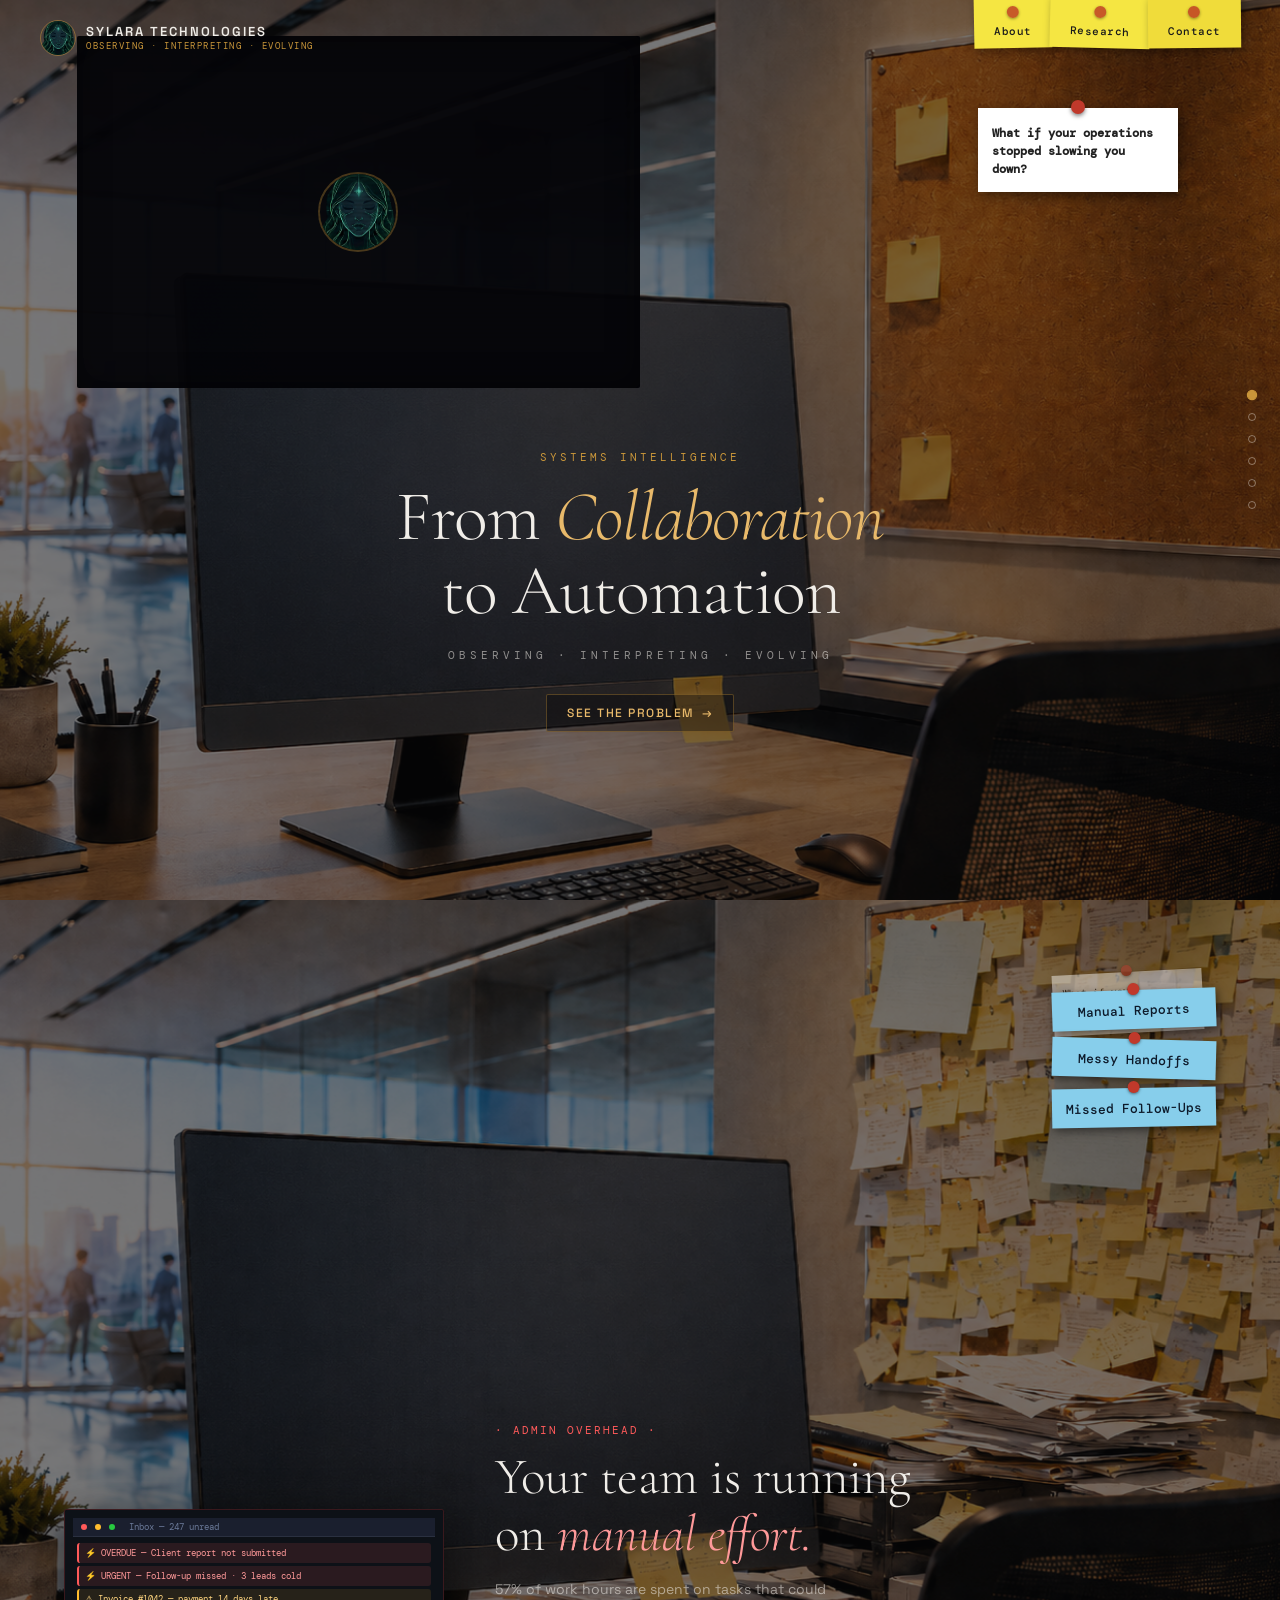
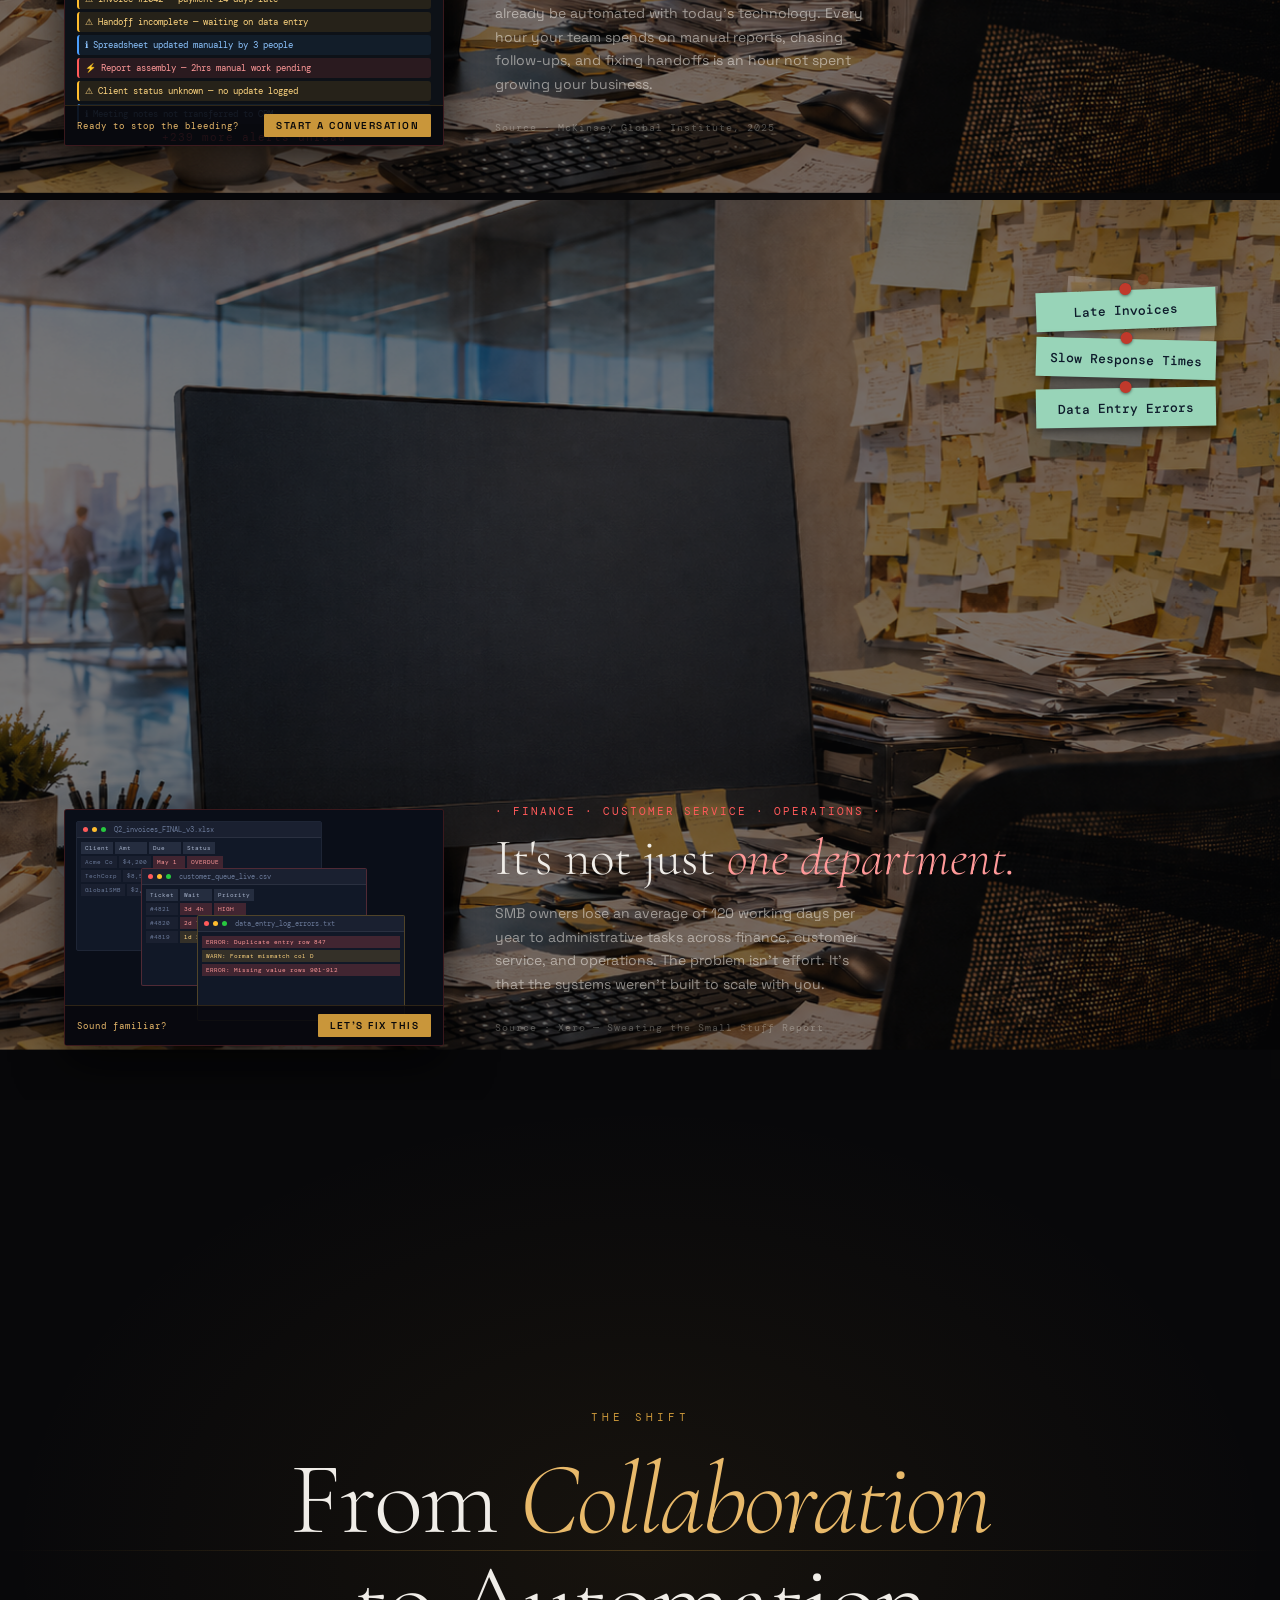
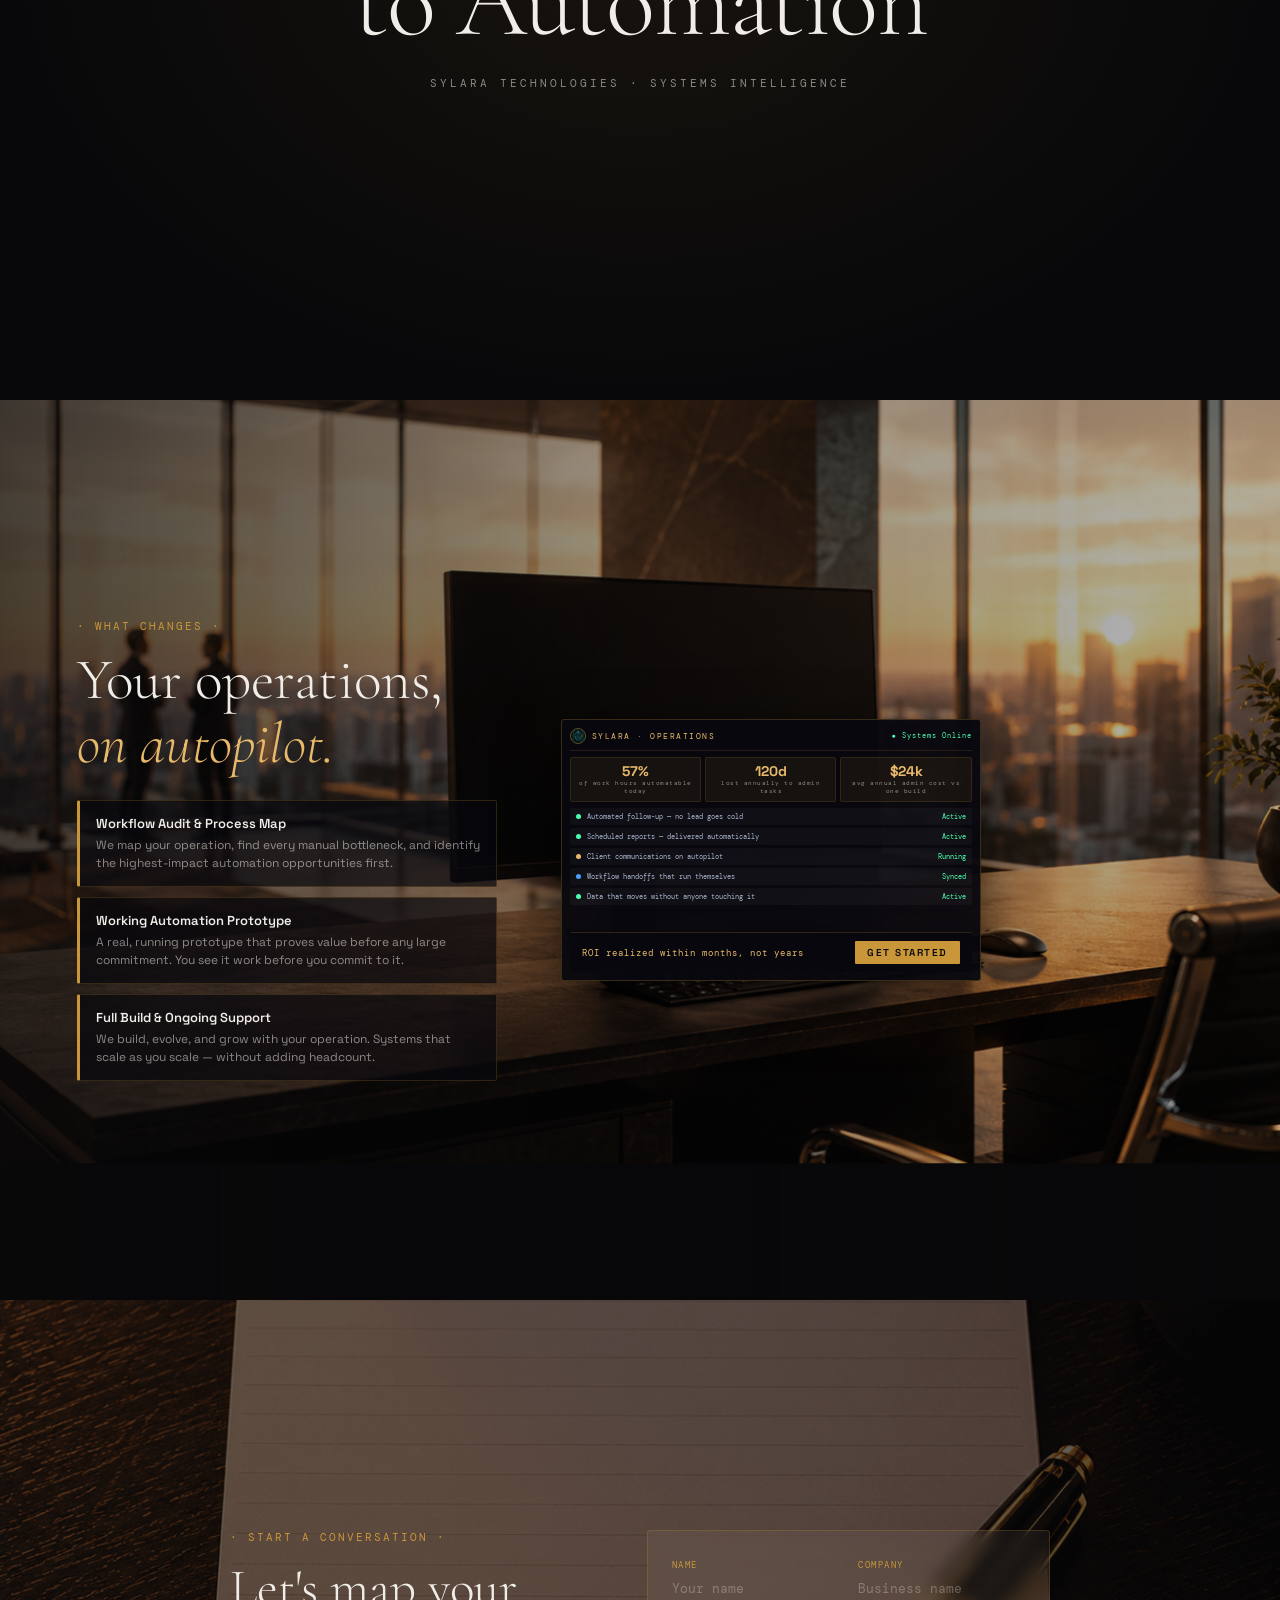
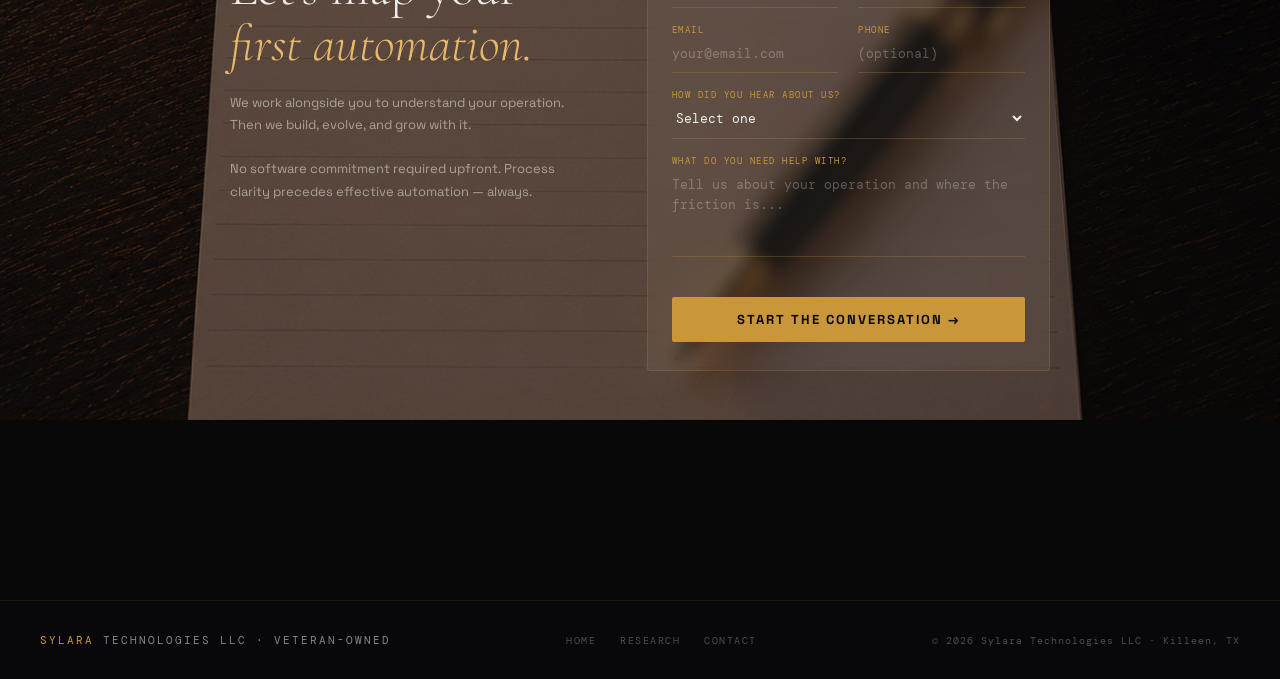
==== commit 7da7717e: "backup original site before redesign2" ====
--- a/index-backup.html
+++ b/index-backup.html
@@ -1,3023 +1,1699 @@
 <!DOCTYPE html>
 <html lang="en">
 <head>
-  <meta charset="UTF-8">
-  <meta name="viewport" content="width=device-width, initial-scale=1.0">
+  <meta charset="UTF-8" />
+  <meta name="viewport" content="width=device-width, initial-scale=1.0" />
   <title>Sylara Technologies — Systems Intelligence</title>
-
-  <link href="https://fonts.googleapis.com/css2?family=Syncopate:wght@400;700&family=Rajdhani:wght@300;400;500;600;700&family=Share+Tech+Mono&family=Orbitron:wght@400;600;700&display=swap" rel="stylesheet">
-
+  <link rel="preconnect" href="https://fonts.googleapis.com" />
+  <link rel="preconnect" href="https://fonts.gstatic.com" crossorigin />
+  <link href="https://fonts.googleapis.com/css2?family=Cormorant+Garamond:ital,wght@0,300;0,400;0,600;1,300;1,400&family=Space+Grotesk:wght@300;400;500;600;700&family=DM+Mono:wght@400;500&display=swap" rel="stylesheet" />
   <style>
+    *, *::before, *::after { box-sizing: border-box; margin: 0; padding: 0; }
+
     :root {
-      --bg-primary:        #07070e;
-      --bg-secondary:      #0b0d1a;
-      --bg-card:           #0d1120;
-      --bg-card-hover:     #111829;
-      --border-subtle:     rgba(255,255,255,0.06);
-      --border-green:      rgba(0, 230, 118, 0.25);
-      --border-purple:     rgba(168, 85, 247, 0.25);
-      --border-cyan:       rgba(34, 211, 238, 0.3);
-
-      --green-primary:     #00e676;
-      --green-dim:         #00b85a;
-      --green-glow:        rgba(0, 230, 118, 0.15);
-      --green-glow-strong: rgba(0, 230, 118, 0.35);
-
-      --cyan-primary:      #22d3ee;
-      --cyan-dim:          #0891b2;
-      --cyan-glow:         rgba(34, 211, 238, 0.15);
-      --cyan-glow-strong:  rgba(34, 211, 238, 0.3);
-
-      --purple-primary:    #a855f7;
-      --purple-dim:        #7c3aed;
-      --purple-glow:       rgba(168, 85, 247, 0.15);
-      --purple-glow-strong:rgba(168, 85, 247, 0.35);
-
-      --gold:              #fbbf24;
-      --red-alert:         #ef4444;
-      --orange-warn:       #f97316;
-      --blue-info:         #38bdf8;
-
-      --text-primary:      #e2e8f0;
-      --text-secondary:    #94a3b8;
-      --text-accent:       #94a3b8;
-      --text-mono:         #00e676;
-
-      --font-brand:        'Syncopate', sans-serif;
-      --font-ui:           'Rajdhani', sans-serif;
-      --font-mono:         'Share Tech Mono', monospace;
-      --font-display:      'Orbitron', sans-serif;
-    }
-
-    *, *::before, *::after { box-sizing: border-box; margin: 0; padding: 0; }
-    html { scroll-behavior: smooth; }
-
+      --gold:    #C9963A;
+      --gold2:   #E8B96A;
+      --accent:  #4B9FFF;
+      --white:   #F0EDE8;
+      --muted:   rgba(240,237,232,0.55);
+      --dim:     rgba(240,237,232,0.30);
+      --overlay-dark: rgba(8,8,10,0.55);
+      --overlay-mid:  rgba(8,8,10,0.42);
+      --overlay-light: rgba(8,8,10,0.25);
+    }
+
+    html {
+      scroll-behavior: smooth;
+      scroll-snap-type: y mandatory;
+    }
     body {
-      background-color: var(--bg-primary);
-      color: var(--text-primary);
-      font-family: var(--font-ui);
-      font-size: 15px;
-      line-height: 1.5;
-      min-height: 100vh;
+      background: #08080A;
+      color: var(--white);
+      font-family: 'Space Grotesk', sans-serif;
       overflow-x: hidden;
-      cursor: default;
-      -webkit-font-smoothing: antialiased;
-      -moz-osx-font-smoothing: grayscale;
-      text-rendering: optimizeLegibility;
-    }
-
-    body::before {
+    }
+
+    /* ── STICKY NAV DOTS ── */
+    .nav-dots {
+      position: fixed;
+      right: 24px;
+      top: 50%;
+      transform: translateY(-50%);
+      z-index: 100;
+      display: flex;
+      flex-direction: column;
+      gap: 14px;
+    }
+    .nav-dot {
+      width: 8px;
+      height: 8px;
+      border-radius: 50%;
+      border: 1.5px solid rgba(240,237,232,0.4);
+      background: transparent;
+      cursor: pointer;
+      transition: all 0.25s;
+      position: relative;
+    }
+    .nav-dot::after {
+      content: attr(data-label);
+      position: absolute;
+      right: 18px;
+      top: 50%;
+      transform: translateY(-50%);
+      font-family: 'Space Grotesk', sans-serif;
+      font-size: 10px;
+      letter-spacing: 1.2px;
+      text-transform: uppercase;
+      color: var(--muted);
+      white-space: nowrap;
+      opacity: 0;
+      transition: opacity 0.2s;
+      pointer-events: none;
+    }
+    .nav-dot:hover::after { opacity: 1; }
+    .nav-dot.active {
+      background: var(--gold);
+      border-color: var(--gold);
+      transform: scale(1.3);
+    }
+    .nav-dot:hover {
+      border-color: var(--gold2);
+      background: rgba(201,150,58,0.3);
+    }
+
+    /* ── BACK TO TOP ── */
+    .back-to-top {
+      position: fixed;
+      bottom: 32px;
+      right: 32px;
+      width: 44px;
+      height: 44px;
+      border-radius: 50%;
+      background: rgba(201,150,58,0.15);
+      border: 1px solid rgba(201,150,58,0.4);
+      color: var(--gold2);
+      font-size: 18px;
+      cursor: pointer;
+      display: flex;
+      align-items: center;
+      justify-content: center;
+      z-index: 100;
+      opacity: 0;
+      transform: translateY(10px);
+      transition: all 0.3s;
+      pointer-events: none;
+    }
+    .back-to-top.visible {
+      opacity: 1;
+      transform: translateY(0);
+      pointer-events: all;
+    }
+    .back-to-top:hover {
+      background: rgba(201,150,58,0.3);
+      border-color: var(--gold);
+    }
+
+    /* ── STICKY NOTE NAV ── */
+    .sticky-nav {
+      position: fixed;
+      top: 0;
+      left: 0;
+      right: 0;
+      z-index: 90;
+      display: flex;
+      align-items: flex-start;
+      padding: 0 40px;
+      pointer-events: none;
+    }
+    .sticky-note-nav {
+      display: flex;
+      gap: 0;
+      margin-top: -4px;
+      pointer-events: all;
+    }
+    .sticky-note {
+      background: #F5E642;
+      color: #1a1a1a;
+      font-family: 'DM Mono', monospace;
+      font-size: 11px;
+      font-weight: 500;
+      letter-spacing: 0.5px;
+      padding: 28px 20px 10px;
+      cursor: pointer;
+      transition: all 0.2s;
+      position: relative;
+      box-shadow: 2px 3px 8px rgba(0,0,0,0.35);
+      min-width: 72px;
+      text-align: center;
+      transform: rotate(-1deg);
+      user-select: none;
+    }
+    .sticky-note:nth-child(2) { transform: rotate(1.5deg); background: #F5E642; margin-left: -2px; }
+    .sticky-note:nth-child(3) { transform: rotate(-0.5deg); background: #F0DC3A; margin-left: -2px; }
+    .sticky-note:nth-child(4) { transform: rotate(2deg); background: #F5E642; margin-left: -2px; }
+    .sticky-note::before {
       content: '';
+      position: absolute;
+      top: 10px;
+      left: 50%;
+      transform: translateX(-50%);
+      width: 12px;
+      height: 12px;
+      border-radius: 50%;
+      background: rgba(180,30,30,0.7);
+      box-shadow: 0 1px 3px rgba(0,0,0,0.4);
+    }
+    .sticky-note:hover {
+      transform: rotate(0deg) translateY(-4px) !important;
+      z-index: 10;
+      box-shadow: 3px 6px 16px rgba(0,0,0,0.5);
+    }
+
+    /* ── BRAND MARK top left ── */
+    .brand-mark {
       position: fixed;
-      inset: 0;
-      background-image: url("data:image/svg+xml,%3Csvg viewBox='0 0 256 256' xmlns='http://www.w3.org/2000/svg'%3E%3Cfilter id='noise'%3E%3CfeTurbulence type='fractalNoise' baseFrequency='0.9' numOctaves='4' stitchTiles='stitch'/%3E%3C/filter%3E%3Crect width='100%25' height='100%25' filter='url(%23noise)' opacity='0.03'/%3E%3C/svg%3E");
-      pointer-events: none;
-      z-index: 0;
-      opacity: 0.4;
-    }
-
-    /* NAV */
-    .nav-bar {
-      position: sticky;
-      top: 0;
-      z-index: 100;
-      background: rgba(7, 7, 14, 0.97);
-      border-bottom: 1px solid var(--border-subtle);
+      top: 20px;
+      left: 40px;
+      z-index: 95;
       display: flex;
       align-items: center;
-      justify-content: space-between;
-      padding: 0 24px;
-      height: 52px;
-    }
-
-    .nav-brand {
-      font-family: var(--font-brand);
-      font-size: 17px;
-      font-weight: 700;
-      letter-spacing: 4px;
-      color: #9b5de5;
-      text-decoration: none;
-      text-transform: uppercase;
-    }
-
-    .nav-tabs {
-      display: flex;
-      align-items: center;
-      gap: 2px;
-      list-style: none;
-    }
-
-    .nav-tab {
-      font-family: var(--font-ui);
+      gap: 10px;
+    }
+    .brand-avatar {
+      width: 36px;
+      height: 36px;
+      border-radius: 50%;
+      border: 1.5px solid rgba(201,150,58,0.5);
+      overflow: hidden;
+      object-fit: cover;
+    }
+    .brand-name {
+      font-family: 'Space Grotesk', sans-serif;
       font-size: 13px;
       font-weight: 600;
       letter-spacing: 2px;
       text-transform: uppercase;
-      padding: 6px 16px;
-      border-radius: 4px;
+      color: var(--white);
+      line-height: 1.2;
+    }
+    .brand-sub {
+      font-family: 'DM Mono', monospace;
+      font-size: 9px;
+      letter-spacing: 1.5px;
+      color: var(--gold);
+      text-transform: uppercase;
+    }
+
+    /* ── SECTIONS ── */
+    .section {
+      position: relative;
+      width: 100%;
+      height: 100vh;
+      min-height: 600px;
+      overflow: hidden;
+      display: flex;
+      align-items: center;
+      justify-content: center;
+      scroll-snap-align: start;
+    }
+
+    .section-bg {
+      position: absolute;
+      inset: 0;
+      background-size: cover;
+      background-position: center;
+      background-repeat: no-repeat;
+      transform: scale(1.05);
+      transition: transform 0.1s linear;
+      will-change: transform;
+    }
+
+    .section-overlay {
+      position: absolute;
+      inset: 0;
+      background: var(--overlay-dark);
+    }
+
+    .section-content {
+      position: relative;
+      z-index: 10;
+      width: 100%;
+      height: 100%;
+      display: flex;
+      align-items: center;
+      justify-content: center;
+    }
+
+    /* ── SECTION 1 — HERO ── */
+    #section-1 .section-bg { background-image: url('images/hero-clean.png'); }
+
+    .hero-center {
+      text-align: center;
+      display: flex;
+      flex-direction: column;
+      align-items: center;
+      gap: 0;
+    }
+
+    .hero-monitor-wrap {
+      position: absolute;
+      top: 4%;
+      left: 6%;
+      width: 44%;
+    }
+
+    .monitor-screen {
+      width: 100%;
+      aspect-ratio: 16/10;
+      background: rgba(6,6,10,0.97);
+      border: none;
+      border-radius: 2px;
+      display: flex;
+      align-items: center;
+      justify-content: center;
+      position: relative;
+      overflow: hidden;
+      box-shadow: inset 0 0 30px rgba(0,0,0,0.6);
+    }
+
+    .monitor-avatar {
+      width: 80px;
+      height: 80px;
+      border-radius: 50%;
+      border: 2px solid rgba(201,150,58,0.4);
+      object-fit: cover;
+      opacity: 0.85;
+      animation: avatar-pulse 3s ease-in-out infinite;
+    }
+    @keyframes avatar-pulse {
+      0%, 100% { box-shadow: 0 0 0 0 rgba(201,150,58,0.3); }
+      50% { box-shadow: 0 0 0 12px rgba(201,150,58,0); }
+    }
+
+    .monitor-scanline {
+      position: absolute;
+      inset: 0;
+      background: repeating-linear-gradient(
+        0deg,
+        transparent,
+        transparent 2px,
+        rgba(0,0,0,0.08) 2px,
+        rgba(0,0,0,0.08) 4px
+      );
+      pointer-events: none;
+    }
+
+    /* cork board hook note */
+    .corkboard-hook {
+      position: absolute;
+      top: 12vh;
+      right: 8vw;
+      background: white;
+      color: #1a1a1a;
+      font-family: 'DM Mono', monospace;
+      font-size: clamp(10px, 1.2vw, 13px);
+      line-height: 1.5;
+      padding: 16px 14px 14px;
+      width: clamp(140px, 16vw, 200px);
+      transform: rotate(2deg);
+      box-shadow: 3px 4px 12px rgba(0,0,0,0.45);
+      z-index: 20;
+    }
+    .corkboard-hook::before {
+      content: '';
+      position: absolute;
+      top: -8px;
+      left: 50%;
+      transform: translateX(-50%);
+      width: 14px;
+      height: 14px;
+      border-radius: 50%;
+      background: #c0392b;
+      box-shadow: 0 2px 4px rgba(0,0,0,0.5);
+    }
+    .hook-question {
+      font-size: clamp(9px, 1.1vw, 12px);
+      color: #333;
+      margin-top: 6px;
+      font-style: italic;
+    }
+
+    /* hero title overlay */
+    .hero-title-wrap {
+      position: absolute;
+      top: 50%;
+      left: 0;
+      right: 0;
+      transform: translateY(-50%);
+      text-align: center;
+      padding: 0 5vw;
+    }
+    .hero-eyebrow {
+      font-family: 'DM Mono', monospace;
+      font-size: clamp(9px, 1vw, 11px);
+      letter-spacing: 3px;
+      text-transform: uppercase;
+      color: var(--gold);
+      margin-bottom: 16px;
+    }
+    .hero-title {
+      font-family: 'Cormorant Garamond', serif;
+      font-size: clamp(36px, 5.5vw, 82px);
+      font-weight: 300;
+      letter-spacing: -1px;
+      line-height: 1.05;
+      color: var(--white);
+      overflow-wrap: break-word;
+      word-break: break-word;
+    }
+    .hero-title em {
+      font-style: italic;
+      color: var(--gold2);
+    }
+    .hero-tagline {
+      font-family: 'DM Mono', monospace;
+      font-size: clamp(9px, 1vw, 11px);
+      letter-spacing: 4px;
+      text-transform: uppercase;
+      color: var(--muted);
+      margin-top: 20px;
+    }
+
+    /* subtle CTA */
+    .cta-subtle {
+      display: inline-flex;
+      align-items: center;
+      gap: 8px;
+      font-family: 'Space Grotesk', sans-serif;
+      font-size: 12px;
+      font-weight: 500;
+      letter-spacing: 1.5px;
+      text-transform: uppercase;
+      color: var(--gold2);
+      border: 1px solid rgba(201,150,58,0.35);
+      padding: 10px 20px;
+      border-radius: 2px;
       cursor: pointer;
-      color: var(--text-secondary);
-      border: 1px solid transparent;
-      transition: all 0.2s ease;
-      user-select: none;
-    }
-
-    .nav-tab:hover {
-      color: var(--text-primary);
-      background: rgba(255,255,255,0.04);
-    }
-
-    .nav-tab.active-green {
-      color: var(--green-primary);
-      border-color: var(--border-green);
-      background: var(--green-glow);
-    }
-
-    .nav-tab.active-purple {
-      color: var(--purple-primary);
-      border-color: var(--border-purple);
-      background: var(--purple-glow);
-    }
-
-    .nav-status {
+      transition: all 0.2s;
+      text-decoration: none;
+      margin-top: 32px;
+      background: rgba(8,8,10,0.4);
+    }
+    .cta-subtle:hover {
+      border-color: var(--gold);
+      background: rgba(201,150,58,0.1);
+      color: var(--gold);
+    }
+    .cta-subtle .arrow { transition: transform 0.2s; }
+    .cta-subtle:hover .arrow { transform: translateX(4px); }
+
+    /* ── SECTION 2 — ADMIN PAIN ── */
+    #section-2 .section-bg { background-image: url('images/hero-cluttered.png'); }
+    #section-3 .section-bg { background-image: url('images/hero-cluttered.png'); }
+
+    /* pain point sticky notes overlay on cork board */
+    .pain-notes {
+      position: absolute;
+      top: 10vh;
+      right: 5vw;
+      display: flex;
+      flex-direction: column;
+      gap: 10px;
+      z-index: 20;
+    }
+    .pain-note {
+      background: #87CEEB;
+      color: #0d1a2a;
+      font-family: 'DM Mono', monospace;
+      font-size: clamp(10px, 1.1vw, 13px);
+      font-weight: 500;
+      padding: 12px 14px 10px;
+      box-shadow: 2px 3px 10px rgba(0,0,0,0.5);
+      position: relative;
+      min-width: 140px;
+      text-align: center;
+    }
+    .pain-note:nth-child(1) { transform: rotate(-2deg); }
+    .pain-note:nth-child(2) { transform: rotate(1.5deg); }
+    .pain-note:nth-child(3) { transform: rotate(-1deg); }
+    .pain-note::before {
+      content: '';
+      position: absolute;
+      top: -7px;
+      left: 50%;
+      transform: translateX(-50%);
+      width: 12px;
+      height: 12px;
+      border-radius: 50%;
+      background: #c0392b;
+      box-shadow: 0 1px 3px rgba(0,0,0,0.5);
+    }
+
+    /* buried hook note */
+    .hook-buried {
+      position: absolute;
+      top: 10vh;
+      right: 8vw;
+      background: white;
+      color: #1a1a1a;
+      font-family: 'DM Mono', monospace;
+      font-size: clamp(8px, 0.9vw, 10px);
+      padding: 12px 10px 10px;
+      width: clamp(100px, 12vw, 150px);
+      box-shadow: 2px 3px 8px rgba(0,0,0,0.4);
+      z-index: 15;
+      opacity: 0.45;
+    }
+    .hook-buried-2 {
+      opacity: 0.2;
+    }
+    .hook-buried::before {
+      content: '';
+      position: absolute;
+      top: -7px;
+      left: 50%;
+      transform: translateX(-50%);
+      width: 11px;
+      height: 11px;
+      border-radius: 50%;
+      background: #c0392b;
+      box-shadow: 0 1px 3px rgba(0,0,0,0.5);
+    }
+
+    /* monitor overlay — chaos */
+    .monitor-chaos {
+      width: 100%;
+      height: 100%;
+      background: #0d1117;
+      padding: 8px;
+      overflow: hidden;
+      position: relative;
+    }
+    .chaos-bar {
+      background: #1a1f2e;
+      border-bottom: 1px solid #2a3040;
+      padding: 3px 8px;
+      font-family: 'DM Mono', monospace;
+      font-size: 9px;
+      color: #6b7a99;
+      display: flex;
+      gap: 8px;
+      align-items: center;
+      margin-bottom: 6px;
+    }
+    .chaos-dot { width: 6px; height: 6px; border-radius: 50%; }
+    .chaos-dot.red { background: #ff5a5a; }
+    .chaos-dot.yellow { background: #ffbd2e; }
+    .chaos-dot.green { background: #27c93f; }
+    .chaos-alerts {
+      display: flex;
+      flex-direction: column;
+      gap: 3px;
+      padding: 0 4px;
+    }
+    .chaos-alert {
       display: flex;
       align-items: center;
       gap: 6px;
-      font-family: var(--font-mono);
-      font-size: 13px;
-      color: var(--text-secondary);
-    }
-
-    .status-dot {
-      width: 7px;
-      height: 7px;
-      border-radius: 50%;
-      background: var(--green-primary);
-      box-shadow: 0 0 8px var(--green-primary);
-      animation: pulse-dot 2s ease-in-out infinite;
-    }
-
-    @keyframes pulse-dot {
-      0%, 100% { opacity: 1; }
-      50%       { opacity: 0.4; }
-    }
-
-    /* TELEMETRY STRIP */
-    .telemetry-strip {
-      background: var(--bg-secondary);
-      border-bottom: 1px solid var(--border-subtle);
+      padding: 4px 6px;
+      border-radius: 3px;
+      font-family: 'DM Mono', monospace;
+      font-size: clamp(7px, 0.8vw, 9px);
+      border-left: 2px solid;
+      animation: alert-flicker 3s ease-in-out infinite;
+    }
+    .chaos-alert.urgent {
+      background: rgba(255,90,90,0.12);
+      border-color: #ff5a5a;
+      color: #ff9999;
+    }
+    .chaos-alert.warn {
+      background: rgba(255,189,46,0.1);
+      border-color: #ffbd2e;
+      color: #ffd680;
+    }
+    .chaos-alert.info {
+      background: rgba(75,159,255,0.08);
+      border-color: #4b9fff;
+      color: #8cc4ff;
+    }
+    @keyframes alert-flicker {
+      0%, 90%, 100% { opacity: 1; }
+      95% { opacity: 0.6; }
+    }
+    .chaos-count {
+      text-align: center;
+      font-family: 'DM Mono', monospace;
+      font-size: clamp(8px, 0.9vw, 11px);
+      color: #ff5a5a;
+      margin-top: 6px;
+      letter-spacing: 1px;
+    }
+
+    /* section pain layout */
+    .pain-layout {
+      width: 100%;
+      height: 100%;
+      display: flex;
+      align-items: flex-end;
+      padding: 0 5vw 6vh;
+      gap: 4vw;
+    }
+    .pain-monitor-wrap {
+      width: min(380px, 48vw);
+      flex-shrink: 0;
+    }
+    .pain-monitor-screen {
+      width: 100%;
+      aspect-ratio: 16/10;
+      background: rgba(8,8,14,0.95);
+      border: 1px solid rgba(255,90,90,0.2);
+      border-radius: 3px;
+      overflow: hidden;
+      box-shadow: 0 16px 48px rgba(0,0,0,0.7);
+      position: relative;
+    }
+    .pain-text-wrap {
+      flex: 1;
+      padding-bottom: 12px;
+    }
+    .pain-label {
+      font-family: 'DM Mono', monospace;
+      font-size: clamp(9px, 0.9vw, 11px);
+      letter-spacing: 2px;
+      text-transform: uppercase;
+      color: #ff5a5a;
+      margin-bottom: 12px;
+    }
+    .pain-heading {
+      font-family: 'Cormorant Garamond', serif;
+      font-size: clamp(28px, 4vw, 54px);
+      font-weight: 300;
+      line-height: 1.1;
+      color: var(--white);
+      margin-bottom: 16px;
+    }
+    .pain-heading em { font-style: italic; color: #ff9999; }
+    .pain-body {
+      font-size: clamp(12px, 1.2vw, 14px);
+      color: var(--muted);
+      line-height: 1.7;
+      max-width: 380px;
+      margin-bottom: 24px;
+    }
+
+    /* monitor overlay — spreadsheet chaos */
+    .monitor-sheets {
+      width: 100%;
+      height: 100%;
+      background: #0a0e18;
+      padding: 6px;
+      position: relative;
+      overflow: hidden;
+    }
+    .sheet-window {
+      position: absolute;
+      background: #111827;
+      border: 1px solid #1e2535;
+      border-radius: 2px;
+      overflow: hidden;
+      font-family: 'DM Mono', monospace;
+      font-size: 7px;
+    }
+    .sheet-window-1 { top: 5%; left: 3%; width: 65%; height: 55%; z-index: 1; }
+    .sheet-window-2 { top: 25%; left: 20%; width: 60%; height: 50%; z-index: 2; border-color: #ff5a5a44; }
+    .sheet-window-3 { top: 45%; left: 35%; width: 55%; height: 45%; z-index: 3; border-color: #ffbd2e44; }
+    .sheet-titlebar {
+      background: #1a2030;
+      padding: 3px 6px;
+      display: flex;
+      align-items: center;
+      gap: 4px;
+      border-bottom: 1px solid #2a3040;
+    }
+    .sheet-dot { width: 5px; height: 5px; border-radius: 50%; }
+    .sheet-title { font-size: 7px; color: #6b7a99; margin-left: 4px; }
+    .sheet-body { padding: 4px; }
+    .sheet-row {
+      display: flex;
+      gap: 2px;
+      margin-bottom: 2px;
+    }
+    .sheet-cell {
+      background: #1a2030;
+      padding: 2px 4px;
+      color: #6b7a99;
+      min-width: 32px;
+      font-size: 6px;
+    }
+    .sheet-cell.red { background: rgba(255,90,90,0.2); color: #ff9999; }
+    .sheet-cell.warn { background: rgba(255,189,46,0.15); color: #ffd680; }
+    .sheet-cell.header { background: #252d3f; color: #a8b4cc; }
+
+    /* CTA on monitor bottom */
+    .monitor-cta-bar {
+      position: absolute;
+      bottom: 0;
+      left: 0;
+      right: 0;
+      background: rgba(8,8,14,0.9);
+      border-top: 1px solid rgba(201,150,58,0.2);
+      padding: 8px 12px;
       display: flex;
       align-items: center;
       justify-content: space-between;
-      padding: 0 24px;
-      height: 36px;
-      font-family: var(--font-mono);
-      font-size: 13px;
-      color: var(--text-secondary);
-    }
-
-    .telem-group { display: flex; align-items: center; gap: 24px; }
-    .telem-item  { display: flex; align-items: center; gap: 8px; }
-
-    .telem-label {
-      font-size: 11px;
+      z-index: 10;
+    }
+    .monitor-cta-text {
+      font-family: 'DM Mono', monospace;
+      font-size: clamp(7px, 0.8vw, 9px);
+      color: var(--gold2);
+      letter-spacing: 1px;
+    }
+    .monitor-cta-btn {
+      font-family: 'Space Grotesk', sans-serif;
+      font-size: clamp(8px, 0.9vw, 10px);
+      font-weight: 600;
       letter-spacing: 1.5px;
       text-transform: uppercase;
-      color: var(--text-secondary);
-      opacity: 0.6;
-    }
-
-    .telem-value        { color: var(--text-accent); font-size: 15px; }
-    .telem-value.green  { color: var(--green-primary); }
-    .telem-value.gold   { color: var(--gold); }
-
-    .telem-divider {
-      width: 1px;
-      height: 18px;
-      background: var(--border-subtle);
-    }
-
-    /* TAB CONTENT */
-    .tab-content { display: none; animation: fadeInTab 0.35s ease; }
-    .tab-content.active { display: block; }
-
-    @keyframes fadeInTab {
-      from { opacity: 0; transform: translateY(8px); }
-      to   { opacity: 1; transform: translateY(0); }
-    }
-
-    /* DASHBOARD GRID */
-    .dashboard-body {
-      display: grid;
-      grid-template-columns: 320px 1fr 320px;
-      gap: 16px;
-      padding: 12px 24px;
-      min-height: calc(100vh - 88px - 160px);
+      color: #08080A;
+      background: var(--gold);
+      border: none;
+      padding: 5px 12px;
+      cursor: pointer;
+      border-radius: 1px;
+      transition: background 0.15s;
+      text-decoration: none;
+    }
+    .monitor-cta-btn:hover { background: var(--gold2); }
+
+    /* ── BRIDGE ── */
+    #section-bridge {
       position: relative;
-      z-index: 1;
-    }
-
-    /* PANEL */
-    .panel {
-      background: var(--bg-card);
-      border: 1px solid var(--border-subtle);
-      border-radius: 8px;
-      overflow: hidden;
-    }
-
-    .panel-header {
-      display: flex;
-      align-items: center;
-      justify-content: space-between;
-      padding: 10px 14px;
-      border-bottom: 1px solid var(--border-subtle);
-    }
-
-    .panel-title {
-      font-family: var(--font-ui);
-      font-size: 13px;
-      font-weight: 600;
-      letter-spacing: 2px;
-      text-transform: uppercase;
-      color: var(--text-secondary);
-      display: flex;
-      align-items: center;
-      gap: 8px;
-    }
-
-    .panel-title-icon { font-size: 13px; opacity: 0.7; }
-
-    .panel-badge {
-      font-family: var(--font-mono);
-      font-size: 10px;
-      padding: 2px 8px;
-      border-radius: 3px;
-    }
-
-    .panel-badge.green {
-      color: var(--green-primary);
-      background: var(--green-glow);
-      border: 1px solid var(--border-green);
-    }
-
-    /* CONDITION CARDS */
-    .condition-list {
-      padding: 10px;
-      display: flex;
-      flex-direction: column;
-      gap: 8px;
-    }
-
-    .condition-card {
-      background: rgba(0,0,0,0.3);
-      border: 1px solid var(--border-subtle);
-      border-left: 3px solid var(--red-alert);
-      border-radius: 6px;
-      padding: 10px 12px;
-      cursor: pointer;
-      transition: all 0.25s ease;
-      animation: slideInLeft 0.5s ease both;
-    }
-
-    .condition-card:nth-child(1) { animation-delay: 0.1s; }
-    .condition-card:nth-child(2) { animation-delay: 0.2s; }
-    .condition-card:nth-child(3) { animation-delay: 0.3s; }
-
-    @keyframes slideInLeft {
-      from { opacity: 0; transform: translateX(-16px); }
-      to   { opacity: 1; transform: translateX(0); }
-    }
-
-    .condition-card:hover {
-      background: rgba(239, 68, 68, 0.06);
-      border-color: rgba(239, 68, 68, 0.3);
-      border-left-color: var(--red-alert);
-      transform: translateX(3px);
-    }
-
-    .condition-tag {
-      font-family: var(--font-ui);
-      font-size: 11px;
-      font-weight: 700;
-      letter-spacing: 2px;
-      text-transform: uppercase;
-      color: var(--red-alert);
-      margin-bottom: 6px;
-      display: flex;
-      align-items: center;
-      gap: 6px;
-    }
-
-    .condition-tag::before {
-      content: '';
-      width: 6px;
-      height: 6px;
-      border-radius: 50%;
-      background: var(--red-alert);
-      box-shadow: 0 0 6px var(--red-alert);
-      animation: pulse-dot 1.5s ease-in-out infinite;
-    }
-
-    .condition-title {
-      font-family: var(--font-ui);
-      font-size: 14px;
-      font-weight: 600;
-      color: var(--text-primary);
-      line-height: 1.3;
-      margin-bottom: 5px;
-    }
-
-    .condition-desc {
-      font-size: 13px;
-      color: var(--text-accent);
-      line-height: 1.4;
-    }
-
-    .condition-metric {
-      display: flex;
-      align-items: center;
-      gap: 8px;
-      margin-top: 8px;
-      padding-top: 8px;
-      border-top: 1px solid var(--border-subtle);
-    }
-
-    .metric-label {
-      font-family: var(--font-mono);
-      font-size: 11px;
-      color: var(--text-secondary);
-      text-transform: uppercase;
-      letter-spacing: 1px;
-    }
-
-    .metric-bar {
-      flex: 1;
-      height: 3px;
-      background: rgba(255,255,255,0.08);
-      border-radius: 2px;
-      overflow: hidden;
-    }
-
-    .metric-fill {
-      height: 100%;
-      border-radius: 2px;
-      background: var(--red-alert);
-    }
-
-    .metric-val {
-      font-family: var(--font-mono);
-      font-size: 10px;
-      color: var(--red-alert);
-    }
-
-    /* CENTER COLUMN */
-    .center-col {
-      display: flex;
-      flex-direction: column;
-      gap: 14px;
-    }
-
-    .avatar-panel {
-      background: var(--bg-card);
-      border: 1px solid var(--border-subtle);
-      border-radius: 8px;
-      display: flex;
-      flex-direction: column;
-      align-items: center;
-      justify-content: center;
-      padding: 20px 24px 18px;
-      position: relative;
-      overflow: hidden;
-      flex: 1;
-    }
-
-    .avatar-panel::before {
-      content: '';
-      position: absolute;
-      top: 50%;
-      left: 50%;
-      transform: translate(-50%, -60%);
-      width: 320px;
-      height: 320px;
-      background: radial-gradient(circle, var(--green-glow) 0%, transparent 70%);
-      pointer-events: none;
-    }
-
-    .avatar-ring {
-      position: relative;
-      width: 150px;
-      height: 150px;
-      margin-bottom: 16px;
-    }
-
-    .avatar-ring-outer {
-      position: absolute;
-      inset: 0;
-      border-radius: 50%;
-      border: 1px solid rgba(0, 230, 118, 0.3);
-      animation: rotate-slow 20s linear infinite;
-    }
-
-    .avatar-ring-outer::before {
-      content: '';
-      position: absolute;
-      top: -2px;
-      left: 50%;
-      transform: translateX(-50%);
-      width: 6px;
-      height: 6px;
-      border-radius: 50%;
-      background: var(--green-primary);
-      box-shadow: 0 0 10px var(--green-primary);
-    }
-
-    .avatar-ring-mid {
-      position: absolute;
-      inset: 12px;
-      border-radius: 50%;
-      border: 1px solid rgba(0, 230, 118, 0.5);
-      box-shadow: 0 0 20px var(--green-glow), inset 0 0 20px var(--green-glow);
-    }
-
-    .avatar-ring-inner {
-      position: absolute;
-      inset: 24px;
-      border-radius: 50%;
-      background: radial-gradient(circle, rgba(0,230,118,0.08) 0%, rgba(0,0,0,0.6) 100%);
+      width: 100%;
+      height: 100vh;
+      min-height: 500px;
+      background: #08080A;
       display: flex;
       align-items: center;
       justify-content: center;
       overflow: hidden;
-    }
-
-    .avatar-image {
+      scroll-snap-align: start;
+    }
+    .bridge-bg {
+      position: absolute;
+      inset: 0;
+      background: radial-gradient(ellipse at center, rgba(201,150,58,0.08) 0%, transparent 70%);
+    }
+    .bridge-line-h {
+      position: absolute;
+      top: 50%;
+      left: 0;
+      right: 0;
+      height: 1px;
+      background: linear-gradient(90deg, transparent, rgba(201,150,58,0.3), transparent);
+    }
+    .bridge-content {
+      position: relative;
+      z-index: 10;
+      text-align: center;
+    }
+    .bridge-eyebrow {
+      font-family: 'DM Mono', monospace;
+      font-size: clamp(9px, 1vw, 11px);
+      letter-spacing: 4px;
+      text-transform: uppercase;
+      color: var(--gold);
+      margin-bottom: 24px;
+      opacity: 0;
+      transform: translateY(20px);
+      transition: all 0.8s ease;
+    }
+    .bridge-title {
+      font-family: 'Cormorant Garamond', serif;
+      font-size: clamp(48px, 8vw, 110px);
+      font-weight: 300;
+      letter-spacing: -2px;
+      line-height: 1;
+      color: var(--white);
+      opacity: 0;
+      transform: translateY(30px);
+      transition: all 1s ease 0.2s;
+    }
+    .bridge-title em {
+      font-style: italic;
+      color: var(--gold2);
+    }
+    .bridge-sub {
+      font-family: 'DM Mono', monospace;
+      font-size: clamp(9px, 1vw, 11px);
+      letter-spacing: 3px;
+      text-transform: uppercase;
+      color: var(--muted);
+      margin-top: 24px;
+      opacity: 0;
+      transform: translateY(20px);
+      transition: all 0.8s ease 0.4s;
+    }
+    .bridge-content.visible .bridge-eyebrow,
+    .bridge-content.visible .bridge-title,
+    .bridge-content.visible .bridge-sub {
+      opacity: 1;
+      transform: translateY(0);
+    }
+
+    /* ── SECTION 4 — SOLUTION ── */
+    #section-4 .section-bg { background-image: url('images/hero-executive.png'); }
+    #section-4 .section-overlay {
+      background: linear-gradient(
+        to right,
+        rgba(8,8,10,0.75) 0%,
+        rgba(8,8,10,0.4) 50%,
+        rgba(8,8,10,0.3) 100%
+      );
+    }
+
+    .solution-layout {
       width: 100%;
       height: 100%;
-      object-fit: cover;
-      border-radius: 50%;
-      opacity: 0.9;
-    }
-
-    @keyframes rotate-slow {
-      from { transform: rotate(0deg); }
-      to   { transform: rotate(360deg); }
-    }
-
-    /* TAGLINE BLOCK — the key section */
-    .tagline-company {
-      font-family: var(--font-brand);
-      font-size: 13px;
-      font-weight: 700;
-      color: var(--text-primary);
-      text-align: center;
-      letter-spacing: 6px;
-      text-transform: uppercase;
-      margin-bottom: 14px;
-      opacity: 0.85;
-    }
-
-    .tagline-collab {
-      font-family: var(--font-display);
-      font-size: 11px;
-      font-weight: 600;
+      display: flex;
+      align-items: center;
+      padding: 0 6vw;
+      gap: 5vw;
+    }
+    .solution-left {
+      flex: 1;
+      max-width: 420px;
+    }
+    .solution-label {
+      font-family: 'DM Mono', monospace;
+      font-size: clamp(9px, 0.9vw, 11px);
       letter-spacing: 2px;
       text-transform: uppercase;
-      color: var(--text-secondary);
-      text-align: center;
-      margin-bottom: 6px;
+      color: var(--gold);
+      margin-bottom: 16px;
+    }
+    .solution-heading {
+      font-family: 'Cormorant Garamond', serif;
+      font-size: clamp(32px, 4.5vw, 60px);
+      font-weight: 300;
+      line-height: 1.1;
+      color: var(--white);
+      margin-bottom: 24px;
+    }
+    .solution-heading em { font-style: italic; color: var(--gold2); }
+    .solution-cards {
+      display: flex;
+      flex-direction: column;
+      gap: 10px;
+    }
+    .solution-card {
+      background: rgba(8,8,14,0.7);
+      border: 1px solid rgba(201,150,58,0.2);
+      border-left: 3px solid var(--gold);
+      padding: 14px 16px;
+      border-radius: 2px;
+      opacity: 0;
+      transform: translateX(-20px);
+      transition: all 0.6s ease;
+    }
+    .solution-card.visible {
+      opacity: 1;
+      transform: translateX(0);
+    }
+    .solution-card:nth-child(2) { transition-delay: 0.1s; }
+    .solution-card:nth-child(3) { transition-delay: 0.2s; }
+    .solution-card:nth-child(4) { transition-delay: 0.3s; }
+    .solution-card-title {
+      font-family: 'Space Grotesk', sans-serif;
+      font-size: clamp(11px, 1.1vw, 13px);
+      font-weight: 600;
+      color: var(--white);
+      margin-bottom: 4px;
+    }
+    .solution-card-body {
+      font-size: clamp(10px, 1vw, 12px);
+      color: var(--muted);
+      line-height: 1.5;
+    }
+
+    /* solution monitor — dashboard */
+    .solution-monitor-wrap {
+      width: min(420px, 45vw);
+      flex-shrink: 0;
+    }
+    .solution-monitor-screen {
+      width: 100%;
+      aspect-ratio: 16/10;
+      background: rgba(8,8,14,0.95);
+      border: 1px solid rgba(201,150,58,0.25);
+      border-radius: 3px;
+      overflow: hidden;
+      box-shadow: 0 20px 60px rgba(0,0,0,0.7);
       position: relative;
     }
-
-    /* Subtle decorative lines flanking the collab line */
-    .tagline-collab-wrap {
-      display: flex;
-      align-items: center;
-      gap: 10px;
-      margin-bottom: 4px;
+    .dashboard-inner {
       width: 100%;
-      justify-content: center;
-    }
-
-    .tagline-collab-line {
-      flex: 1;
-      height: 1px;
-      background: linear-gradient(to right, transparent, var(--cyan-dim));
-      max-width: 40px;
-      opacity: 0.5;
-    }
-
-    .tagline-collab-line.right {
-      background: linear-gradient(to left, transparent, var(--cyan-dim));
-    }
-
-    /* Systems Intelligence — replaced font */
-    .tagline-primary {
-      font-family: var(--font-display);
-      font-size: 16px;
-      font-weight: 700;
-      letter-spacing: 4px;
-      text-transform: uppercase;
-      color: var(--text-primary);
-      text-align: center;
-      margin-bottom: 8px;
-      opacity: 1;
-    }
-
-    /* Divider between the two taglines */
-    .tagline-divider {
-      width: 60px;
-      height: 1px;
-      background: linear-gradient(to right, transparent, var(--green-primary), transparent);
-      margin: 0 auto 8px;
-      opacity: 0.4;
-    }
-
-    .tagline-sub {
-      font-family: var(--font-ui);
-      font-size: 13px;
-      font-weight: 500;
-      color: var(--green-primary);
-      text-align: center;
-      letter-spacing: 3px;
-      margin-bottom: 14px;
-      opacity: 0.55;
-      text-transform: uppercase;
-    }
-
-    /* Contact trigger */
-    .hook-question {
-      font-family: var(--font-ui);
-      font-size: 14px;
-      font-weight: 600;
-      color: var(--cyan-primary);
-      text-align: center;
-      letter-spacing: 1px;
-      margin-bottom: 12px;
-      margin-top: 4px;
-      line-height: 1.4;
-      text-shadow: 0 0 20px var(--cyan-glow-strong);
-    }
-
-    .capabilities-list {
-      list-style: none;
-      width: 100%;
-      margin-bottom: 14px;
+      height: 100%;
+      padding: 8px;
       display: flex;
       flex-direction: column;
       gap: 6px;
     }
-
-    .capabilities-list li {
-      font-family: var(--font-ui);
-      font-size: 12px;
-      color: var(--text-secondary);
+    .dash-header {
+      display: flex;
+      align-items: center;
+      gap: 6px;
+      padding-bottom: 6px;
+      border-bottom: 1px solid rgba(201,150,58,0.15);
+    }
+    .dash-logo {
+      width: 16px;
+      height: 16px;
+      border-radius: 50%;
+      border: 1px solid rgba(201,150,58,0.5);
+      overflow: hidden;
+      object-fit: cover;
+    }
+    .dash-title {
+      font-family: 'DM Mono', monospace;
+      font-size: 8px;
+      color: var(--gold2);
+      letter-spacing: 1.5px;
+      text-transform: uppercase;
+    }
+    .dash-status {
+      margin-left: auto;
+      font-family: 'DM Mono', monospace;
+      font-size: 7px;
+      color: #4bffb0;
+      letter-spacing: 1px;
+    }
+    .dash-stats-row {
+      display: grid;
+      grid-template-columns: repeat(3, 1fr);
+      gap: 4px;
+    }
+    .dash-stat {
+      background: rgba(201,150,58,0.08);
+      border: 1px solid rgba(201,150,58,0.15);
+      border-radius: 2px;
+      padding: 6px 5px;
       text-align: center;
+    }
+    .dash-stat-num {
+      font-family: 'Space Grotesk', sans-serif;
+      font-size: clamp(10px, 1.2vw, 14px);
+      font-weight: 700;
+      color: var(--gold2);
+      line-height: 1;
+    }
+    .dash-stat-label {
+      font-family: 'DM Mono', monospace;
+      font-size: 6px;
+      color: var(--muted);
       letter-spacing: 0.5px;
-      opacity: 0.75;
+      margin-top: 2px;
+      line-height: 1.3;
+    }
+    .dash-items {
+      display: flex;
+      flex-direction: column;
+      gap: 3px;
+      flex: 1;
+    }
+    .dash-item {
+      display: flex;
+      align-items: center;
+      gap: 6px;
+      padding: 4px 6px;
+      background: rgba(255,255,255,0.03);
+      border-radius: 2px;
+    }
+    .dash-item-dot { width: 5px; height: 5px; border-radius: 50%; flex-shrink: 0; }
+    .dash-item-dot.green { background: #4bffb0; }
+    .dash-item-dot.gold { background: var(--gold2); }
+    .dash-item-dot.blue { background: #4b9fff; }
+    .dash-item-label {
+      font-family: 'DM Mono', monospace;
+      font-size: 7px;
+      color: #a8b4cc;
+      flex: 1;
+    }
+    .dash-item-status {
+      font-family: 'DM Mono', monospace;
+      font-size: 7px;
+      color: #4bffb0;
+    }
+
+    /* ── SECTION 5 — CONTACT ── */
+    #section-5 {
+      position: relative;
+      width: 100%;
+      min-height: 100vh;
+      overflow: hidden;
       display: flex;
       align-items: center;
       justify-content: center;
-      gap: 6px;
-    }
-
-    .capabilities-list li::before {
-      content: '▸';
-      color: var(--green-primary);
-      font-size: 10px;
-      opacity: 0.7;
-    }
-
-    /* Contact trigger */
-    .contact-trigger {
+      scroll-snap-align: start;
+    }
+    #section-5 .section-bg { background-image: url('images/hero-notepad.png'); }
+    #section-5 .section-overlay {
+      background: rgba(8,8,10,0.65);
+    }
+
+    .contact-layout {
+      position: relative;
+      z-index: 10;
       width: 100%;
-      background: transparent;
-      border: 1px solid var(--border-subtle);
-      border-radius: 6px;
-      padding: 10px 16px;
-      display: flex;
-      align-items: center;
-      gap: 10px;
-      cursor: pointer;
-      transition: all 0.2s ease;
-      color: var(--text-secondary);
-      font-family: var(--font-ui);
-      font-size: 14px;
-    }
-
-    .contact-trigger:hover {
-      border-color: var(--border-green);
-      background: var(--green-glow);
-      color: var(--green-primary);
-    }
-
-    .contact-trigger-icon    { font-size: 16px; opacity: 0.6; }
-    .contact-trigger-text    { flex: 1; text-align: left; }
-    .contact-trigger-shortcut { font-family: var(--font-mono); font-size: 13px; opacity: 0.4; }
-
-    /* Truth panel */
-    .truth-panel {
-      background: var(--bg-card);
-      border: 1px solid var(--border-subtle);
-      border-radius: 8px;
-      overflow: hidden;
-    }
-
-    .truth-header {
-      display: flex;
-      align-items: center;
-      gap: 8px;
-      padding: 10px 14px;
-      border-bottom: 1px solid var(--border-subtle);
-    }
-
-    .truth-icon  { font-size: 14px; }
-
-    .truth-label {
-      font-family: var(--font-ui);
-      font-size: 12px;
-      font-weight: 600;
-      letter-spacing: 2px;
-      text-transform: uppercase;
-      color: var(--text-secondary);
-    }
-
-    .truth-body { padding: 16px; }
-
-    .truth-statement {
-      font-family: var(--font-ui);
-      font-size: 14px;
-      font-weight: 500;
-      color: var(--text-primary);
-      margin-bottom: 14px;
-      line-height: 1.5;
-    }
-
-    .truth-grid {
-      display: grid;
-      grid-template-columns: 1fr 1fr;
-      gap: 12px;
-    }
-
-    .truth-col-label {
-      font-family: var(--font-mono);
+      max-width: 900px;
+      padding: 80px 40px;
+      display: flex;
+      gap: 6vw;
+      align-items: flex-start;
+    }
+    .contact-left {
+      flex: 1;
+      max-width: 340px;
+    }
+    .contact-label {
+      font-family: 'DM Mono', monospace;
       font-size: 11px;
       letter-spacing: 2px;
       text-transform: uppercase;
+      color: var(--gold);
+      margin-bottom: 16px;
+    }
+    .contact-heading {
+      font-family: 'Cormorant Garamond', serif;
+      font-size: clamp(32px, 4vw, 52px);
+      font-weight: 300;
+      line-height: 1.1;
+      color: var(--white);
+      margin-bottom: 20px;
+    }
+    .contact-heading em { font-style: italic; color: var(--gold2); }
+    .contact-body {
+      font-size: 13px;
+      color: var(--muted);
+      line-height: 1.7;
+    }
+
+    /* notepad form */
+    .notepad-form {
+      flex: 1;
+      max-width: 420px;
+      background: rgba(245,238,220,0.06);
+      border: 1px solid rgba(201,150,58,0.2);
+      border-radius: 3px;
+      padding: 28px 24px;
+      backdrop-filter: blur(8px);
+    }
+    .notepad-lines {
+      display: flex;
+      flex-direction: column;
+      gap: 16px;
+    }
+    .notepad-field {
+      border-bottom: 1px solid rgba(201,150,58,0.25);
+      padding-bottom: 8px;
+    }
+    .notepad-label {
+      font-family: 'DM Mono', monospace;
+      font-size: 9px;
+      letter-spacing: 1.5px;
+      text-transform: uppercase;
+      color: var(--gold);
       margin-bottom: 6px;
-      padding-bottom: 4px;
-      border-bottom: 1px solid var(--border-subtle);
-    }
-
-    .truth-col-label.green { color: var(--green-primary); }
-    .truth-col-label.gold  { color: var(--gold); }
-
-    .truth-point {
-      display: flex;
-      align-items: flex-start;
-      gap: 6px;
+      display: block;
+    }
+    .notepad-input, .notepad-textarea, .notepad-select {
+      width: 100%;
+      background: transparent;
+      border: none;
+      outline: none;
+      font-family: 'DM Mono', monospace;
       font-size: 13px;
-      color: var(--text-accent);
-      margin-bottom: 4px;
-      line-height: 1.3;
-    }
-
-    .truth-point::before {
-      content: '▸';
-      font-size: 12px;
-      color: var(--green-primary);
-      margin-top: 1px;
-      flex-shrink: 0;
-    }
-
-    .truth-point.absent::before { color: var(--text-secondary); opacity: 0.4; }
-
-    /* RIGHT COLUMN */
-    .guidance-list {
-      padding: 12px;
-      display: flex;
-      flex-direction: column;
-      gap: 10px;
-    }
-
-    .guidance-card {
-      background: rgba(0,0,0,0.3);
-      border: 1px solid var(--border-subtle);
-      border-left: 3px solid var(--green-primary);
-      border-radius: 6px;
-      padding: 12px 14px;
-      cursor: pointer;
-      transition: all 0.25s ease;
-      animation: slideInRight 0.5s ease both;
-    }
-
-    .guidance-card:nth-child(1) { animation-delay: 0.15s; }
-    .guidance-card:nth-child(2) { animation-delay: 0.25s; }
-    .guidance-card:nth-child(3) { animation-delay: 0.35s; }
-
-    @keyframes slideInRight {
-      from { opacity: 0; transform: translateX(16px); }
-      to   { opacity: 1; transform: translateX(0); }
-    }
-
-    .guidance-card:hover {
-      background: var(--green-glow);
-      border-color: var(--border-green);
-      transform: translateX(-3px);
-    }
-
-    .guidance-tag {
-      font-family: var(--font-ui);
-      font-size: 11px;
+      color: var(--white);
+      padding: 2px 0;
+    }
+    .notepad-input::placeholder,
+    .notepad-textarea::placeholder { color: var(--dim); }
+    .notepad-textarea { resize: none; min-height: 70px; line-height: 1.6; }
+    .notepad-select { cursor: pointer; }
+    .notepad-select option { background: #111520; color: var(--white); }
+
+    .form-row-2 { display: grid; grid-template-columns: 1fr 1fr; gap: 20px; }
+
+    .submit-btn {
+      width: 100%;
+      background: var(--gold);
+      color: #08080A;
+      font-family: 'Space Grotesk', sans-serif;
       font-weight: 700;
+      font-size: 13px;
       letter-spacing: 2px;
       text-transform: uppercase;
-      color: var(--green-primary);
-      margin-bottom: 6px;
-      display: flex;
-      align-items: center;
-      gap: 6px;
-    }
-
-    .guidance-tag::before {
-      content: '';
-      width: 6px;
-      height: 6px;
-      border-radius: 50%;
-      background: var(--green-primary);
-      box-shadow: 0 0 6px var(--green-primary);
-    }
-
-    .guidance-title {
-      font-family: var(--font-ui);
-      font-size: 14px;
-      font-weight: 600;
-      color: var(--text-primary);
-      line-height: 1.3;
-      margin-bottom: 5px;
-    }
-
-    .guidance-desc {
-      font-size: 13px;
-      color: var(--text-accent);
-      line-height: 1.4;
-    }
-
-    .guidance-action {
-      margin-top: 8px;
-      padding-top: 8px;
-      border-top: 1px solid var(--border-subtle);
-      font-family: var(--font-mono);
-      font-size: 11px;
-      color: var(--green-dim);
-      display: flex;
-      align-items: center;
-      gap: 4px;
-    }
-
-    /* OBS LIST */
-    .obs-list {
-      padding: 10px 14px;
-      display: flex;
-      flex-direction: column;
-      gap: 8px;
-    }
-
-    .obs-item {
-      display: flex;
-      align-items: flex-start;
-      gap: 8px;
-      font-size: 12px;
-      color: var(--text-accent);
-      line-height: 1.4;
-    }
-
-    .obs-dot {
-      width: 6px;
-      height: 6px;
-      border-radius: 50%;
-      margin-top: 3px;
-      flex-shrink: 0;
-    }
-
-    .obs-dot.green  { background: var(--green-primary); box-shadow: 0 0 4px var(--green-primary); }
-    .obs-dot.gold   { background: var(--gold); }
-    .obs-dot.purple { background: var(--purple-primary); }
-
-    .obs-time {
-      margin-left: auto;
-      font-family: var(--font-mono);
-      font-size: 9px;
-      color: var(--text-secondary);
-      flex-shrink: 0;
-    }
-
-    /* COMING SOON */
-    .coming-soon {
-      display: flex;
-      flex-direction: column;
-      align-items: center;
-      justify-content: center;
-      min-height: 60vh;
-      gap: 16px;
-      color: var(--text-secondary);
-      font-family: var(--font-mono);
-      letter-spacing: 2px;
-    }
-
-    .coming-soon-icon  { font-size: 32px; opacity: 0.4; }
-    .coming-soon-title { font-size: 11px; text-transform: uppercase; opacity: 0.5; }
-
-    .coming-soon-bar {
-      width: 120px;
-      height: 2px;
-      background: var(--border-subtle);
-      border-radius: 1px;
-      overflow: hidden;
-    }
-
-    .coming-soon-bar::after {
-      content: '';
-      display: block;
-      width: 40%;
-      height: 100%;
-      background: var(--green-primary);
-      animation: scan 2s ease-in-out infinite;
-    }
-
-    @keyframes scan {
-      0%   { transform: translateX(-100%); }
-      100% { transform: translateX(350%); }
-    }
-
-    .tab-research .coming-soon-bar::after { background: var(--purple-primary); }
-
-    /* MODAL */
-    .modal-overlay {
-      display: none;
-      position: fixed;
-      inset: 0;
-      background: rgba(0,0,0,0.85);
-      z-index: 200;
-      align-items: center;
-      justify-content: center;
-      animation: fadeInModal 0.2s ease;
-    }
-
-    .modal-overlay.open { display: flex; }
-
-    @keyframes fadeInModal {
-      from { opacity: 0; }
-      to   { opacity: 1; }
-    }
-
-    .modal-box {
-      background: var(--bg-secondary);
-      border: 1px solid var(--border-green);
-      border-radius: 10px;
-      width: 100%;
-      max-width: 480px;
-      overflow: hidden;
-      animation: slideUpModal 0.25s ease;
-      box-shadow: 0 0 60px var(--green-glow);
-    }
-
-    @keyframes slideUpModal {
-      from { opacity: 0; transform: translateY(20px); }
-      to   { opacity: 1; transform: translateY(0); }
-    }
-
-    .modal-header {
+      border: none;
+      padding: 14px;
+      cursor: pointer;
+      margin-top: 24px;
+      border-radius: 2px;
+      transition: background 0.2s;
+    }
+    .submit-btn:hover { background: var(--gold2); }
+
+    /* ── FOOTER ── */
+    .site-footer {
+      background: #08080A;
+      border-top: 1px solid rgba(201,150,58,0.1);
+      padding: 32px 40px;
       display: flex;
       align-items: center;
       justify-content: space-between;
-      padding: 16px 20px;
-      border-bottom: 1px solid var(--border-subtle);
-    }
-
-    .modal-title {
-      font-family: var(--font-brand);
-      font-size: 13px;
-      font-weight: 600;
-      letter-spacing: 3px;
-      text-transform: uppercase;
-      color: var(--green-primary);
-    }
-
-    .modal-close {
-      background: none;
-      border: none;
-      color: var(--text-secondary);
-      cursor: pointer;
-      font-size: 18px;
-      line-height: 1;
-      padding: 2px 6px;
-      border-radius: 4px;
-      transition: all 0.15s;
-    }
-
-    .modal-close:hover {
-      color: var(--text-primary);
-      background: rgba(255,255,255,0.08);
-    }
-
-    .modal-body    { padding: 20px; }
-
-    .modal-subtitle {
-      font-size: 12px;
-      color: var(--text-secondary);
-      margin-bottom: 20px;
-      font-family: var(--font-mono);
-      letter-spacing: 1px;
-    }
-
-    .form-field    { margin-bottom: 14px; }
-
-    .form-label {
-      display: block;
-      font-family: var(--font-ui);
-      font-size: 10px;
-      font-weight: 600;
+      flex-wrap: wrap;
+      gap: 16px;
+    }
+    .footer-brand {
+      font-family: 'DM Mono', monospace;
+      font-size: 11px;
       letter-spacing: 2px;
       text-transform: uppercase;
-      color: var(--text-secondary);
-      margin-bottom: 6px;
-    }
-
-    .form-input,
-    .form-select,
-    .form-textarea {
-      width: 100%;
-      background: rgba(0,0,0,0.4);
-      border: 1px solid var(--border-subtle);
-      border-radius: 6px;
-      padding: 10px 12px;
-      color: var(--text-primary);
-      font-family: var(--font-ui);
-      font-size: 14px;
-      transition: border-color 0.2s;
-      outline: none;
-      -webkit-font-smoothing: antialiased;
-    }
-
-    .form-input:focus,
-    .form-select:focus,
-    .form-textarea:focus {
-      border-color: var(--border-green);
-      box-shadow: 0 0 0 2px var(--green-glow);
-    }
-
-    .form-select   { cursor: pointer; appearance: none; }
-    .form-textarea { resize: vertical; min-height: 90px; }
-
-    .form-submit {
-      width: 100%;
-      background: var(--green-primary);
-      color: var(--bg-primary);
-      border: none;
-      border-radius: 6px;
-      padding: 12px;
-      font-family: var(--font-brand);
-      font-size: 11px;
-      font-weight: 700;
-      letter-spacing: 3px;
+      color: var(--muted);
+    }
+    .footer-brand span { color: var(--gold); }
+    .footer-links {
+      display: flex;
+      gap: 24px;
+    }
+    .footer-link {
+      font-family: 'DM Mono', monospace;
+      font-size: 10px;
+      letter-spacing: 1.5px;
       text-transform: uppercase;
-      cursor: pointer;
-      transition: all 0.2s;
-      margin-top: 6px;
-    }
-
-    .form-submit:hover {
-      background: #00ff88;
-      box-shadow: 0 0 20px var(--green-glow-strong);
-    }
-
-    .modal-footer {
-      padding: 12px 20px;
-      border-top: 1px solid var(--border-subtle);
-      font-family: var(--font-mono);
+      color: var(--dim);
+      text-decoration: none;
+      transition: color 0.2s;
+    }
+    .footer-link:hover { color: var(--gold2); }
+    .footer-copy {
+      font-family: 'DM Mono', monospace;
       font-size: 10px;
-      color: var(--text-secondary);
-      text-align: center;
-    }
-
-    .modal-footer a { color: var(--green-primary); text-decoration: none; }
-
-    /* SCROLLBAR */
-    ::-webkit-scrollbar { width: 4px; }
-    ::-webkit-scrollbar-track { background: var(--bg-primary); }
-    ::-webkit-scrollbar-thumb { background: var(--border-subtle); border-radius: 2px; }
-    ::-webkit-scrollbar-thumb:hover { background: var(--text-secondary); }
-
-    /* ============================================================
-       MOBILE RESPONSIVE
-       ============================================================ */
+      color: var(--dim);
+      letter-spacing: 1px;
+    }
+
+    /* ── SCROLL ANIMATIONS ── */
+    .fade-up {
+      opacity: 0;
+      transform: translateY(24px);
+      transition: opacity 0.7s ease, transform 0.7s ease;
+    }
+    .fade-up.visible {
+      opacity: 1;
+      transform: translateY(0);
+    }
+
+    /* ── MOBILE ── */
     @media (max-width: 768px) {
-
-      /* Nav */
-      .nav-bar {
-        padding: 0 16px;
-        height: 48px;
-      }
-
-      .nav-brand {
-        font-size: 11px;
-        letter-spacing: 2px;
-      }
-
-      .nav-tabs {
-        gap: 1px;
-      }
-
-      .nav-tab {
-        font-size: 11px;
-        letter-spacing: 1px;
-        padding: 5px 10px;
-      }
-
-      .nav-status { display: none; }
-
-      /* Telemetry strip */
-      .telemetry-strip {
-        padding: 0 16px;
-        font-size: 11px;
-      }
-
-      .telem-item:last-child { display: none; }
-      .telem-divider { display: none; }
-
-      /* Dashboard — single column */
-      .dashboard-body {
-        grid-template-columns: 1fr;
-        padding: 12px 16px;
-        gap: 12px;
-        min-height: unset;
-      }
-
-      /* Mobile section reorder */
-      .center-col { order: 1; }
-      .dashboard-body > div:first-child { order: 2; }
-      .dashboard-body > div:last-child { order: 3; }
-
-      /* Avatar panel */
-      .avatar-panel {
-        padding: 24px 16px 20px;
-      }
-
-      .avatar-ring {
-        width: 120px;
-        height: 120px;
-        margin-bottom: 14px;
-      }
-
-      .tagline-collab {
-        font-size: 11px;
-        letter-spacing: 1px;
-      }
-
-      .tagline-primary {
-        font-size: 12px;
-        letter-spacing: 2px;
-      }
-
-      .tagline-sub {
-        font-size: 11px;
-        letter-spacing: 2px;
-      }
-
-      .tagline-company {
-        font-size: 11px;
-        letter-spacing: 4px;
-      }
-
-      /* Truth grid — single column on mobile */
-      .truth-grid {
-        grid-template-columns: 1fr;
-        gap: 16px;
-      }
-
-      /* Stats row — 2 columns on mobile */
-      #content-home > div:last-child {
-        grid-template-columns: 1fr 1fr !important;
-        padding: 0 16px 16px !important;
-        gap: 10px !important;
-      }
-
-      /* Services page */
-      .services-wrapper {
-        padding: 20px 16px 36px;
-      }
-
-      .services-headline {
-        font-size: 16px;
-        letter-spacing: 2px;
-      }
-
-      .services-subline {
-        font-size: 14px;
-      }
-
-      .service-card-inner {
-        grid-template-columns: 1fr !important;
-      }
-
-      .service-accent {
-        border-right: none;
-        border-bottom: 1px solid var(--border-subtle);
-        padding: 20px 20px 16px;
-        flex-direction: row;
-        align-items: center;
-        justify-content: space-between;
-      }
-
-      .service-accent::before {
-        width: 100%;
-        height: 3px;
-        top: 0;
-        left: 0;
-      }
-
-      .service-name {
-        font-size: 12px;
-        margin-bottom: 0;
-      }
-
-      .service-content {
-        padding: 20px;
-        gap: 16px;
-      }
-
-      .service-includes {
-        grid-template-columns: 1fr;
-        gap: 6px;
-      }
-
-      .service-footer {
-        flex-direction: column;
-        align-items: flex-start;
-        gap: 8px;
-      }
-
-      .service-ideal {
-        text-align: left;
-      }
-
-      .services-cta-block {
-        padding: 24px 20px;
-      }
-
-      .services-cta-headline {
-        font-size: 16px;
-      }
-
-      /* Modal */
-      .modal-box {
-        margin: 16px;
-        max-height: 90vh;
-        overflow-y: auto;
-      }
-    }
-
-    @media (max-width: 480px) {
-      .nav-tab {
-        font-size: 10px;
-        padding: 4px 8px;
-        letter-spacing: 0.5px;
-      }
-
-      /* Stats — single column on very small screens */
-      #content-home > div:last-child {
-        grid-template-columns: 1fr !important;
-      }
-    }
-
-    /* MOBILE NAV — HAMBURGER MENU */
-    .nav-hamburger { display: none; }
-
-    @keyframes navMenuDrop {
-      from { opacity: 0; transform: translateY(-10px); }
-      to   { opacity: 1; transform: translateY(0); }
-    }
-
-    @media (max-width: 768px) {
-      .nav-hamburger {
-        display: flex;
-        align-items: center;
-        justify-content: center;
-        width: 34px;
-        height: 34px;
-        background: transparent;
-        border: 1px solid var(--border-subtle);
-        border-radius: 4px;
-        color: var(--text-secondary);
-        font-size: 16px;
-        line-height: 1;
-        cursor: pointer;
-        transition: all 0.2s ease;
-      }
-
-      .nav-hamburger:hover,
-      .nav-hamburger.active {
-        color: var(--green-primary);
-        border-color: var(--border-green);
-        background: var(--green-glow);
-      }
-
-      .nav-tabs {
-        display: none;
-        position: absolute;
-        top: 100%;
-        left: 0;
-        right: 0;
-        flex-direction: column;
-        align-items: stretch;
-        background: rgba(7, 7, 14, 0.98);
-        border-bottom: 1px solid var(--border-subtle);
-        box-shadow: 0 16px 28px rgba(0, 0, 0, 0.45);
-        padding: 8px 16px 14px;
-        gap: 4px;
-        z-index: 99;
-      }
-
-      .nav-tabs.nav-tabs-open {
-        display: flex;
-        animation: navMenuDrop 0.2s ease;
-      }
-
-      .nav-tabs .nav-tab {
-        text-align: center;
-        padding: 12px 10px;
-      }
-    }
-
-    /* DEPTH & POLISH — background texture, header glow, card hover, parallax, scanline */
-
-    /* 1. Animated background grid texture (depth, not noise) */
-    body::after {
-      content: '';
-      position: fixed;
-      inset: 0;
-      background-image:
-        linear-gradient(rgba(34, 211, 238, 0.05) 1px, transparent 1px),
-        linear-gradient(90deg, rgba(34, 211, 238, 0.05) 1px, transparent 1px);
-      background-size: 56px 56px;
-      pointer-events: none;
-      z-index: 0;
-      animation: bgGridDrift 90s linear infinite;
-    }
-
-    @keyframes bgGridDrift {
-      from { background-position: 0 0; }
-      to   { background-position: 224px 224px; }
-    }
-
-    /* 2. Soft glow behind major headers / key accent text */
-    .tagline-primary,
-    .services-headline {
-      text-shadow: 0 0 22px var(--cyan-glow-strong), 0 0 46px var(--cyan-glow);
-    }
-
-    .services-cta-headline,
-    .tagline-company {
-      text-shadow: 0 0 20px var(--purple-glow-strong), 0 0 42px var(--purple-glow);
-    }
-
-    .modal-title {
-      text-shadow: 0 0 18px var(--green-glow-strong), 0 0 36px var(--green-glow);
-    }
-
-    /* 3. Card / panel hover depth — lift + accent-matched glow */
-    .panel {
-      transition: transform 0.25s ease, box-shadow 0.25s ease;
-    }
-    .panel:hover {
-      transform: translateY(-4px);
-      box-shadow: 0 14px 30px rgba(0, 0, 0, 0.35), 0 0 0 1px var(--border-cyan), 0 0 24px var(--cyan-glow);
-    }
-
-    .condition-card:hover {
-      transform: translateX(3px) translateY(-4px);
-      box-shadow: 0 12px 26px rgba(0, 0, 0, 0.3), 0 0 18px rgba(239, 68, 68, 0.18);
-    }
-
-    .guidance-card:hover {
-      transform: translateX(-3px) translateY(-4px);
-      box-shadow: 0 12px 26px rgba(0, 0, 0, 0.3), 0 0 18px var(--green-glow);
-    }
-
-    .cap-card:hover { transform: translateY(-4px); }
-    .cap-card.cyan:hover   { box-shadow: 0 12px 26px rgba(0, 0, 0, 0.3), 0 0 20px var(--cyan-glow); }
-    .cap-card.green:hover  { box-shadow: 0 12px 26px rgba(0, 0, 0, 0.3), 0 0 20px var(--green-glow); }
-    .cap-card.purple:hover { box-shadow: 0 12px 26px rgba(0, 0, 0, 0.3), 0 0 20px var(--purple-glow); }
-    .cap-card.gold:hover   { box-shadow: 0 12px 26px rgba(0, 0, 0, 0.3), 0 0 20px rgba(251, 191, 36, 0.18); }
-
-    .service-card:hover { transform: translateY(-4px); }
-    .service-card.tier-1:hover { box-shadow: 0 12px 26px rgba(0, 0, 0, 0.3), 0 0 20px var(--cyan-glow); }
-    .service-card.tier-2:hover { box-shadow: 0 12px 26px rgba(0, 0, 0, 0.3), 0 0 20px var(--green-glow); }
-    .service-card.tier-3:hover { box-shadow: 0 12px 26px rgba(0, 0, 0, 0.3), 0 0 20px var(--purple-glow); }
-
-    /* 4. Parallax depth layers (driven by JS scroll listener) */
-    .parallax-layer {
-      position: fixed;
-      inset: -10% -10%;
-      pointer-events: none;
-      z-index: 0;
-      will-change: transform;
-    }
-    .parallax-layer-1 {
-      background: radial-gradient(circle at 22% 28%, var(--cyan-glow) 0%, transparent 42%);
-      opacity: 0.5;
-    }
-    .parallax-layer-2 {
-      background: radial-gradient(circle at 78% 72%, var(--purple-glow) 0%, transparent 42%);
-      opacity: 0.4;
-    }
-
-    /* 5. Telemetry strip — CRT scanline / flicker */
-    .telemetry-strip { position: relative; }
-    .telemetry-strip::after {
-      content: '';
-      position: absolute;
-      inset: 0;
-      background: repeating-linear-gradient(
-        to bottom,
-        rgba(255, 255, 255, 0.025) 0px,
-        rgba(255, 255, 255, 0.025) 1px,
-        transparent 1px,
-        transparent 3px
-      );
-      pointer-events: none;
-      animation: telemetryScan 6s linear infinite, telemetryFlicker 5s ease-in-out infinite;
-    }
-
-    @keyframes telemetryScan {
-      from { background-position: 0 0; }
-      to   { background-position: 0 12px; }
-    }
-
-    @keyframes telemetryFlicker {
-      0%, 100% { opacity: 0.85; }
-      92%      { opacity: 0.85; }
-      93%      { opacity: 0.55; }
-      94%      { opacity: 0.9; }
-      96%      { opacity: 0.6; }
-      97%      { opacity: 0.85; }
+      .brand-mark { left: 16px; top: 16px; }
+      .sticky-nav { padding: 0 16px; }
+      .sticky-note { padding: 24px 12px 8px; min-width: 56px; font-size: 9px; }
+      .nav-dots { right: 12px; }
+      .back-to-top { right: 16px; bottom: 16px; }
+      .corkboard-hook { right: 3vw; top: 10vh; width: 120px; }
+      .hero-title { font-size: clamp(28px, 9vw, 52px); }
+      .hero-monitor-wrap { display: none; }
+      .pain-layout { flex-direction: column; align-items: flex-start; padding: 0 4vw 4vh; gap: 16px; }
+      .pain-monitor-wrap { width: 100%; max-width: 340px; }
+      .solution-layout { flex-direction: column; padding: 60px 4vw 4vh; gap: 24px; }
+      .solution-monitor-wrap { width: 100%; max-width: 360px; }
+      .contact-layout { flex-direction: column; padding: 60px 20px; }
+      .contact-left { max-width: 100%; }
+      .notepad-form { max-width: 100%; }
+      .form-row-2 { grid-template-columns: 1fr; }
+      .pain-notes { right: 2vw; top: 6vh; }
+      .bridge-title { font-size: clamp(36px, 12vw, 72px); }
+      .site-footer { flex-direction: column; align-items: flex-start; padding: 24px 20px; }
     }
   </style>
 </head>
-
 <body>
 
-  <!-- Decorative parallax depth layers (background only, non-interactive) -->
-  <div class="parallax-layer parallax-layer-1" aria-hidden="true"></div>
-  <div class="parallax-layer parallax-layer-2" aria-hidden="true"></div>
-
-  <!-- Netlify form detection -->
-  <form name="intake" netlify hidden>
-    <input type="text" name="name">
-    <input type="email" name="email">
-    <input type="text" name="company">
-    <select name="service">
-      <option>Workflow Automation</option>
-    </select>
-    <textarea name="message"></textarea>
-  </form>
-
-  <nav class="nav-bar">
-    <a class="nav-brand" href="#" onclick="switchTab('home'); return false;">SYLARA TECHNOLOGIES</a>
-    <button class="nav-hamburger" id="nav-hamburger" onclick="toggleMobileMenu(event)" aria-label="Toggle navigation menu">☰</button>
-    <ul class="nav-tabs" id="nav-tabs">
-      <li class="nav-tab active-green" id="tab-home"     onclick="switchTab('home')">Home</li>
-      <li class="nav-tab"              id="tab-services" onclick="switchTab('services')">Services</li>
-      <li class="nav-tab"              id="tab-about"    onclick="switchTab('about')">About</li>
-      <li class="nav-tab"              id="tab-research" onclick="switchTab('research')">Research</li>
-      <li class="nav-tab"              id="tab-contact"  onclick="openModal()">Contact</li>
-    </ul>
-    <div class="nav-status">
-      <div class="status-dot"></div>
-      <span>SYSTEMS ONLINE</span>
+<!-- BRAND MARK -->
+<div class="brand-mark">
+  <img src="images/sylara-avatar.png" alt="Sylara" class="brand-avatar" />
+  <div>
+    <div class="brand-name">Sylara Technologies</div>
+    <div class="brand-sub">Observing · Interpreting · Evolving</div>
+  </div>
+</div>
+
+<!-- STICKY NOTE NAV -->
+<div class="sticky-nav" style="justify-content: flex-end;">
+  <div class="sticky-note-nav">
+    <div class="sticky-note" onclick="scrollToSection('section-1')">About</div>
+    <div class="sticky-note" onclick="scrollToSection('section-4')">Research</div>
+    <div class="sticky-note" onclick="scrollToSection('section-5')">Contact</div>
+  </div>
+</div>
+
+<!-- NAV DOTS -->
+<div class="nav-dots">
+  <div class="nav-dot active" data-label="Home" onclick="scrollToSection('section-1')"></div>
+  <div class="nav-dot" data-label="The Problem" onclick="scrollToSection('section-2')"></div>
+  <div class="nav-dot" data-label="Operations" onclick="scrollToSection('section-3')"></div>
+  <div class="nav-dot" data-label="The Bridge" onclick="scrollToSection('section-bridge')"></div>
+  <div class="nav-dot" data-label="Solution" onclick="scrollToSection('section-4')"></div>
+  <div class="nav-dot" data-label="Contact" onclick="scrollToSection('section-5')"></div>
+</div>
+
+<!-- BACK TO TOP -->
+<button class="back-to-top" id="backToTop" onclick="scrollToSection('section-1')" title="Back to top">↑</button>
+
+<!-- ═══════════════════════════════════════════════════════ -->
+<!-- SECTION 1 — HERO                                        -->
+<!-- ═══════════════════════════════════════════════════════ -->
+<section class="section" id="section-1">
+  <div class="section-bg" id="bg-1"></div>
+  <div class="section-overlay"></div>
+
+  <!-- Cork board hook note — clean, prominent -->
+  <div class="corkboard-hook fade-up" id="hook-note-1">
+    <div style="font-weight:600; font-size: clamp(9px,1.1vw,12px); color:#222;">What if your operations stopped slowing you down?</div>
+  </div>
+
+  <!-- Hero title center -->
+  <div class="hero-title-wrap fade-up">
+    <div class="hero-eyebrow">Systems Intelligence</div>
+    <div class="hero-title">From <em>Collaboration</em><br>to Automation</div>
+    <div class="hero-tagline">Observing · Interpreting · Evolving</div>
+    <a class="cta-subtle" href="#" onclick="scrollToSection('section-2'); return false;">
+      See the problem <span class="arrow">→</span>
+    </a>
+  </div>
+
+  <!-- Monitor with avatar -->
+  <div class="hero-monitor-wrap fade-up">
+    <div class="monitor-screen">
+      <img src="images/sylara-avatar.png" alt="Sylara" class="monitor-avatar" />
+      <div class="monitor-scanline"></div>
     </div>
-  </nav>
-
-  <div class="telemetry-strip">
-    <div class="telem-group">
-      <div class="telem-item">
-        <span class="telem-label">Uptime</span>
-        <span class="telem-value green" id="uptime-val">0d 0h 0m</span>
+  </div>
+</section>
+
+<!-- ═══════════════════════════════════════════════════════ -->
+<!-- SECTION 2 — ADMIN PAIN                                  -->
+<!-- ═══════════════════════════════════════════════════════ -->
+<section class="section" id="section-2">
+  <div class="section-bg" id="bg-2"></div>
+  <div class="section-overlay"></div>
+
+  <!-- Hook note — partially buried -->
+  <div class="hook-buried" style="transform: rotate(-3deg); top: 8vh; right: 6vw; z-index: 15;">
+    What if your operations stopped slowing you down?
+  </div>
+
+  <!-- Pain point notes on cork board -->
+  <div class="pain-notes">
+    <div class="pain-note">Manual Reports</div>
+    <div class="pain-note">Messy Handoffs</div>
+    <div class="pain-note">Missed Follow-Ups</div>
+  </div>
+
+  <div class="section-content">
+    <div class="pain-layout">
+      <!-- Monitor — chaos inbox -->
+      <div class="pain-monitor-wrap fade-up">
+        <div class="pain-monitor-screen">
+          <div class="monitor-chaos">
+            <div class="chaos-bar">
+              <div class="chaos-dot red"></div>
+              <div class="chaos-dot yellow"></div>
+              <div class="chaos-dot green"></div>
+              <span style="margin-left:6px;">Inbox — 247 unread</span>
+            </div>
+            <div class="chaos-alerts">
+              <div class="chaos-alert urgent">⚡ OVERDUE — Client report not submitted</div>
+              <div class="chaos-alert urgent">⚡ URGENT — Follow-up missed · 3 leads cold</div>
+              <div class="chaos-alert warn">⚠ Invoice #1042 — payment 14 days late</div>
+              <div class="chaos-alert warn">⚠ Handoff incomplete — waiting on data entry</div>
+              <div class="chaos-alert info">ℹ Spreadsheet updated manually by 3 people</div>
+              <div class="chaos-alert urgent">⚡ Report assembly — 2hrs manual work pending</div>
+              <div class="chaos-alert warn">⚠ Client status unknown — no update logged</div>
+              <div class="chaos-alert info">ℹ Meeting notes not transferred to CRM</div>
+            </div>
+            <div class="chaos-count">+239 more alerts unread</div>
+          </div>
+          <div class="monitor-cta-bar">
+            <span class="monitor-cta-text">Ready to stop the bleeding?</span>
+            <a class="monitor-cta-btn" href="#" onclick="scrollToSection('section-5'); return false;">Start a Conversation</a>
+          </div>
+        </div>
       </div>
-      <div class="telem-divider"></div>
-      <div class="telem-item">
-        <span class="telem-label">Sessions</span>
-        <span class="telem-value" id="cycle-val">0</span>
+
+      <!-- Pain text -->
+      <div class="pain-text-wrap fade-up">
+        <div class="pain-label">· Admin Overhead ·</div>
+        <div class="pain-heading">Your team is running<br>on <em>manual effort.</em></div>
+        <div class="pain-body">
+          57% of work hours are spent on tasks that could already be automated with today's technology. Every hour your team spends on manual reports, chasing follow-ups, and fixing handoffs is an hour not spent growing your business.
+        </div>
+        <div style="font-family:'DM Mono',monospace; font-size:10px; color: var(--dim); letter-spacing:1px;">Source · McKinsey Global Institute, 2025</div>
       </div>
     </div>
-    <div class="telem-group"></div>
-    <div class="telem-group"></div>
   </div>
-
-  <!-- HOME TAB -->
-  <div class="tab-content active" id="content-home">
-    <div class="dashboard-body">
-
-      <!-- LEFT — Pain Points -->
-      <div style="display:flex;flex-direction:column;gap:14px;">
-        <div class="panel">
-          <div class="panel-header">
-            <div class="panel-title"><span class="panel-title-icon">⚠</span>Pain Points Detected</div>
-            <span class="panel-badge green">3 ACTIVE</span>
-          </div>
-          <div class="condition-list">
-            <div class="condition-card">
-              <div class="condition-tag">Inefficiency</div>
-              <div class="condition-title">Manual Processes Eating Your Team's Time</div>
-              <div class="condition-desc">Repetitive tasks running on human effort, no automation, no scale.</div>
-              <div class="condition-metric">
-                <span class="metric-label">Impact</span>
-                <div class="metric-bar"><div class="metric-fill" style="width:85%"></div></div>
-                <span class="metric-val">High</span>
+</section>
+
+<!-- ═══════════════════════════════════════════════════════ -->
+<!-- SECTION 3 — WIDER PAIN                                  -->
+<!-- ═══════════════════════════════════════════════════════ -->
+<section class="section" id="section-3">
+  <div class="section-bg" id="bg-3"></div>
+  <div class="section-overlay"></div>
+
+  <!-- Hook note — nearly buried -->
+  <div class="hook-buried hook-buried-2" style="transform: rotate(4deg); top: 9vh; right: 5vw; z-index: 14;">
+    What if your operations stopped slowing you down?
+  </div>
+
+  <!-- Different pain notes -->
+  <div class="pain-notes">
+    <div class="pain-note" style="background: #98D4B8;">Late Invoices</div>
+    <div class="pain-note" style="background: #98D4B8;">Slow Response Times</div>
+    <div class="pain-note" style="background: #98D4B8;">Data Entry Errors</div>
+  </div>
+
+  <div class="section-content">
+    <div class="pain-layout">
+      <!-- Monitor — overlapping spreadsheets -->
+      <div class="pain-monitor-wrap fade-up">
+        <div class="pain-monitor-screen">
+          <div class="monitor-sheets">
+            <!-- Window 1 -->
+            <div class="sheet-window sheet-window-1">
+              <div class="sheet-titlebar">
+                <div class="sheet-dot" style="background:#ff5a5a;"></div>
+                <div class="sheet-dot" style="background:#ffbd2e;"></div>
+                <div class="sheet-dot" style="background:#27c93f;"></div>
+                <span class="sheet-title">Q2_invoices_FINAL_v3.xlsx</span>
+              </div>
+              <div class="sheet-body">
+                <div class="sheet-row">
+                  <div class="sheet-cell header">Client</div>
+                  <div class="sheet-cell header">Amt</div>
+                  <div class="sheet-cell header">Due</div>
+                  <div class="sheet-cell header">Status</div>
+                </div>
+                <div class="sheet-row">
+                  <div class="sheet-cell">Acme Co</div>
+                  <div class="sheet-cell">$4,200</div>
+                  <div class="sheet-cell red">May 1</div>
+                  <div class="sheet-cell red">OVERDUE</div>
+                </div>
+                <div class="sheet-row">
+                  <div class="sheet-cell">TechCorp</div>
+                  <div class="sheet-cell">$8,500</div>
+                  <div class="sheet-cell warn">May 15</div>
+                  <div class="sheet-cell warn">PENDING</div>
+                </div>
+                <div class="sheet-row">
+                  <div class="sheet-cell">GlobalSMB</div>
+                  <div class="sheet-cell">$2,100</div>
+                  <div class="sheet-cell red">Apr 28</div>
+                  <div class="sheet-cell red">OVERDUE</div>
+                </div>
               </div>
             </div>
-            <div class="condition-card">
-              <div class="condition-tag">Overhead</div>
-              <div class="condition-title">Reporting &amp; Client Updates Done By Hand</div>
-              <div class="condition-desc">Hours spent assembling data that could be delivered automatically.</div>
-              <div class="condition-metric">
-                <span class="metric-label">Impact</span>
-                <div class="metric-bar"><div class="metric-fill" style="width:70%"></div></div>
-                <span class="metric-val">Mid</span>
+            <!-- Window 2 -->
+            <div class="sheet-window sheet-window-2">
+              <div class="sheet-titlebar">
+                <div class="sheet-dot" style="background:#ff5a5a;"></div>
+                <div class="sheet-dot" style="background:#ffbd2e;"></div>
+                <div class="sheet-dot" style="background:#27c93f;"></div>
+                <span class="sheet-title">customer_queue_live.csv</span>
+              </div>
+              <div class="sheet-body">
+                <div class="sheet-row">
+                  <div class="sheet-cell header">Ticket</div>
+                  <div class="sheet-cell header">Wait</div>
+                  <div class="sheet-cell header">Priority</div>
+                </div>
+                <div class="sheet-row">
+                  <div class="sheet-cell">#4821</div>
+                  <div class="sheet-cell red">3d 4h</div>
+                  <div class="sheet-cell red">HIGH</div>
+                </div>
+                <div class="sheet-row">
+                  <div class="sheet-cell">#4820</div>
+                  <div class="sheet-cell red">2d 7h</div>
+                  <div class="sheet-cell warn">MED</div>
+                </div>
+                <div class="sheet-row">
+                  <div class="sheet-cell">#4819</div>
+                  <div class="sheet-cell warn">1d 2h</div>
+                  <div class="sheet-cell warn">MED</div>
+                </div>
               </div>
             </div>
-            <div class="condition-card">
-              <div class="condition-tag">Scaling Pain</div>
-              <div class="condition-title">Operations Growing Faster Than Your Process</div>
-              <div class="condition-desc">Your business is outpacing the systems holding it together.</div>
-              <div class="condition-metric">
-                <span class="metric-label">Impact</span>
-                <div class="metric-bar"><div class="metric-fill" style="width:92%"></div></div>
-                <span class="metric-val">Crit</span>
+            <!-- Window 3 -->
+            <div class="sheet-window sheet-window-3">
+              <div class="sheet-titlebar">
+                <div class="sheet-dot" style="background:#ff5a5a;"></div>
+                <div class="sheet-dot" style="background:#ffbd2e;"></div>
+                <div class="sheet-dot" style="background:#27c93f;"></div>
+                <span class="sheet-title">data_entry_log_errors.txt</span>
+              </div>
+              <div class="sheet-body">
+                <div class="sheet-row"><div class="sheet-cell red" style="width:100%;">ERROR: Duplicate entry row 847</div></div>
+                <div class="sheet-row"><div class="sheet-cell warn" style="width:100%;">WARN: Format mismatch col D</div></div>
+                <div class="sheet-row"><div class="sheet-cell red" style="width:100%;">ERROR: Missing value rows 901-912</div></div>
               </div>
             </div>
           </div>
+          <div class="monitor-cta-bar">
+            <span class="monitor-cta-text">Sound familiar?</span>
+            <a class="monitor-cta-btn" href="#" onclick="scrollToSection('section-5'); return false;">Let's Fix This</a>
+          </div>
         </div>
-
-        <div class="panel">
-          <div class="panel-header">
-            <div class="panel-title"><span class="panel-title-icon">◎</span>Observations</div>
+      </div>
+
+      <!-- Pain text -->
+      <div class="pain-text-wrap fade-up">
+        <div class="pain-label">· Finance · Customer Service · Operations ·</div>
+        <div class="pain-heading">It's not just <em>one department.</em></div>
+        <div class="pain-body">
+          SMB owners lose an average of 120 working days per year to administrative tasks across finance, customer service, and operations. The problem isn't effort. It's that the systems weren't built to scale with you.
+        </div>
+        <div style="font-family:'DM Mono',monospace; font-size:10px; color: var(--dim); letter-spacing:1px;">Source · Xero — Sweating the Small Stuff Report</div>
+      </div>
+    </div>
+  </div>
+</section>
+
+<!-- ═══════════════════════════════════════════════════════ -->
+<!-- BRIDGE                                                   -->
+<!-- ═══════════════════════════════════════════════════════ -->
+<div id="section-bridge">
+  <div class="bridge-bg"></div>
+  <div class="bridge-line-h"></div>
+  <div class="bridge-content" id="bridgeContent">
+    <div class="bridge-eyebrow">The shift</div>
+    <div class="bridge-title">From <em>Collaboration</em><br>to Automation</div>
+    <div class="bridge-sub">Sylara Technologies · Systems Intelligence</div>
+  </div>
+</div>
+
+<!-- ═══════════════════════════════════════════════════════ -->
+<!-- SECTION 4 — SOLUTION                                    -->
+<!-- ═══════════════════════════════════════════════════════ -->
+<section class="section" id="section-4">
+  <div class="section-bg" id="bg-4"></div>
+  <div class="section-overlay"></div>
+
+  <div class="section-content">
+    <div class="solution-layout">
+      <!-- Left — solution text + cards -->
+      <div class="solution-left">
+        <div class="solution-label fade-up">· What Changes ·</div>
+        <div class="solution-heading fade-up">Your operations,<br><em>on autopilot.</em></div>
+        <div class="solution-cards">
+          <div class="solution-card">
+            <div class="solution-card-title">Workflow Audit & Process Map</div>
+            <div class="solution-card-body">We map your operation, find every manual bottleneck, and identify the highest-impact automation opportunities first.</div>
           </div>
-          <div class="obs-list">
-            <div class="obs-item">
-              <div class="obs-dot gold"></div>
-              <span>Most workflow breakdowns happen at handoff points. Form to spreadsheet, status to update, notes to report</span>
-              <span class="obs-time">Field</span>
+          <div class="solution-card">
+            <div class="solution-card-title">Working Automation Prototype</div>
+            <div class="solution-card-body">A real, running prototype that proves value before any large commitment. You see it work before you commit to it.</div>
+          </div>
+          <div class="solution-card">
+            <div class="solution-card-title">Full Build & Ongoing Support</div>
+            <div class="solution-card-body">We build, evolve, and grow with your operation. Systems that scale as you scale — without adding headcount.</div>
+          </div>
+        </div>
+      </div>
+
+      <!-- Right — solution monitor dashboard -->
+      <div class="solution-monitor-wrap fade-up">
+        <div class="solution-monitor-screen">
+          <div class="dashboard-inner">
+            <div class="dash-header">
+              <img src="images/sylara-avatar.png" alt="" class="dash-logo" />
+              <span class="dash-title">Sylara · Operations</span>
+              <span class="dash-status">● Systems Online</span>
             </div>
-            <div class="obs-item">
-              <div class="obs-dot green"></div>
-              <span>Automation ROI is typically realized within 90 days of deployment</span>
-              <span class="obs-time">Industry</span>
+            <div class="dash-stats-row">
+              <div class="dash-stat">
+                <div class="dash-stat-num">57%</div>
+                <div class="dash-stat-label">of work hours automatable today</div>
+              </div>
+              <div class="dash-stat">
+                <div class="dash-stat-num">120d</div>
+                <div class="dash-stat-label">lost annually to admin tasks</div>
+              </div>
+              <div class="dash-stat">
+                <div class="dash-stat-num">$24k</div>
+                <div class="dash-stat-label">avg annual admin cost vs one build</div>
+              </div>
             </div>
-            <div class="obs-item">
-              <div class="obs-dot purple"></div>
-              <span>Process clarity precedes effective automation — Always!</span>
-              <span class="obs-time">Doctrine</span>
+            <div class="dash-items">
+              <div class="dash-item">
+                <div class="dash-item-dot green"></div>
+                <span class="dash-item-label">Automated follow-up — no lead goes cold</span>
+                <span class="dash-item-status">Active</span>
+              </div>
+              <div class="dash-item">
+                <div class="dash-item-dot green"></div>
+                <span class="dash-item-label">Scheduled reports — delivered automatically</span>
+                <span class="dash-item-status">Active</span>
+              </div>
+              <div class="dash-item">
+                <div class="dash-item-dot gold"></div>
+                <span class="dash-item-label">Client communications on autopilot</span>
+                <span class="dash-item-status">Running</span>
+              </div>
+              <div class="dash-item">
+                <div class="dash-item-dot blue"></div>
+                <span class="dash-item-label">Workflow handoffs that run themselves</span>
+                <span class="dash-item-status">Synced</span>
+              </div>
+              <div class="dash-item">
+                <div class="dash-item-dot green"></div>
+                <span class="dash-item-label">Data that moves without anyone touching it</span>
+                <span class="dash-item-status">Active</span>
+              </div>
+            </div>
+            <div class="monitor-cta-bar" style="position:relative; margin-top: auto; border-radius: 2px;">
+              <span class="monitor-cta-text">ROI realized within months, not years</span>
+              <a class="monitor-cta-btn" href="#" onclick="scrollToSection('section-5'); return false;">Get Started</a>
             </div>
           </div>
         </div>
       </div>
-
-      <!-- CENTER — Avatar + Taglines -->
-      <div class="center-col">
-        <div class="avatar-panel">
-          <div class="avatar-ring">
-            <div class="avatar-ring-outer"></div>
-            <div class="avatar-ring-mid"></div>
-            <div class="avatar-ring-inner">
-              <img class="avatar-image" src="images/sylara-avatar.png" alt="Sylara">
-            </div>
+    </div>
+  </div>
+</section>
+
+<!-- ═══════════════════════════════════════════════════════ -->
+<!-- SECTION 5 — CONTACT                                     -->
+<!-- ═══════════════════════════════════════════════════════ -->
+<section class="section" id="section-5" style="height: auto; min-height: 100vh;">
+  <div class="section-bg" id="bg-5"></div>
+  <div class="section-overlay"></div>
+
+  <div class="contact-layout">
+    <div class="contact-left fade-up">
+      <div class="contact-label">· Start a Conversation ·</div>
+      <div class="contact-heading">Let's map your<br><em>first automation.</em></div>
+      <div class="contact-body">
+        We work alongside you to understand your operation. Then we build, evolve, and grow with it.<br><br>
+        No software commitment required upfront. Process clarity precedes effective automation — always.
+      </div>
+    </div>
+
+    <div class="notepad-form fade-up">
+      <div class="notepad-lines">
+        <div class="form-row-2">
+          <div class="notepad-field">
+            <label class="notepad-label">Name</label>
+            <input class="notepad-input" type="text" placeholder="Your name" name="name" />
           </div>
-
-          <!-- Systems Intelligence -->
-          <div class="tagline-primary">Systems Intelligence</div>
-
-          <!-- Observing. Interpreting. Evolving. -->
-          <div class="tagline-sub">Observing. Interpreting. Evolving.</div>
-
-          <!-- Divider -->
-          <div class="tagline-divider"></div>
-
-          <!-- From Collaboration to Automation -->
-          <div class="tagline-collab-wrap">
-            <div class="tagline-collab-line"></div>
-            <div class="tagline-collab">From Collaboration to Automation</div>
-            <div class="tagline-collab-line right"></div>
-          </div>
-
-          <!-- Hook question -->
-          <div class="hook-question">What if your operations stopped slowing you down?</div>
-
-          <!-- Capabilities list -->
-          <ul class="capabilities-list">
-            <li>Automated follow-up — no lead goes cold</li>
-            <li>Scheduled reports — delivered without manual effort</li>
-            <li>Client communications on autopilot</li>
-            <li>Workflow handoffs that run themselves</li>
-            <li>Data that moves without anyone touching it</li>
-          </ul>
-
-          <button class="contact-trigger" onclick="openModal()">
-            <span class="contact-trigger-icon">✦</span>
-            <span class="contact-trigger-text">Get In Touch — Start a Conversation</span>
-            <span class="contact-trigger-shortcut">→</span>
-          </button>
-        </div>
-
-        <div class="truth-panel">
-          <div class="truth-header">
-            <span class="truth-icon">◈</span>
-            <span class="truth-label">Value Proposition</span>
-          </div>
-          <div class="truth-body">
-            <div class="truth-statement">
-              We work alongside you to understand your operation. Then we build, evolve, and grow with it.
-            </div>
-            <div class="truth-grid">
-              <div>
-                <div class="truth-col-label green">● What We Deliver</div>
-                <div class="truth-point">Workflow audit and process map</div>
-                <div class="truth-point">Working automation prototype</div>
-                <div class="truth-point">Full build and ongoing support</div>
-              </div>
-              <div>
-                <div class="truth-col-label gold">○ What You Gain</div>
-                <div class="truth-point absent">Hours returned to your team</div>
-                <div class="truth-point absent">Consistent, reliable delivery</div>
-                <div class="truth-point absent">Systems that scale with you</div>
-              </div>
-            </div>
+          <div class="notepad-field">
+            <label class="notepad-label">Company</label>
+            <input class="notepad-input" type="text" placeholder="Business name" name="company" />
           </div>
         </div>
-      </div>
-
-      <!-- RIGHT — Solutions -->
-      <div style="display:flex;flex-direction:column;gap:14px;">
-        <div class="panel">
-          <div class="panel-header">
-            <div class="panel-title"><span class="panel-title-icon">✦</span>Solutions</div>
-            <span class="panel-badge green">3 READY</span>
+        <div class="form-row-2">
+          <div class="notepad-field">
+            <label class="notepad-label">Email</label>
+            <input class="notepad-input" type="email" placeholder="your@email.com" name="email" />
           </div>
-          <div class="guidance-list">
-            <div class="guidance-card" onclick="switchTab('services')">
-              <div class="guidance-tag">Prototype</div>
-              <div class="guidance-title">Workflow Automation. We Build It, You Run It</div>
-              <div class="guidance-desc">We map your process, identify the highest-impact automation opportunity, and build a working prototype that proves value before any large commitment.</div>
-              <div class="guidance-action">→ View Service Details</div>
-            </div>
-            <div class="guidance-card" onclick="switchTab('services')">
-              <div class="guidance-tag">Optimized</div>
-              <div class="guidance-title">Automated Delivery. Scheduled, Accurate, Zero Effort</div>
-              <div class="guidance-desc">Reports, updates, and client communications running on autopilot, exactly when they should, without manual assembly.</div>
-              <div class="guidance-action">→ View Service Details</div>
-            </div>
-            <div class="guidance-card" onclick="switchTab('services')">
-              <div class="guidance-tag">Full Build</div>
-              <div class="guidance-title">Assess, Design, Build.</div>
-              <div class="guidance-desc">The complete engagement. We map your operations, build the solution, and remain your automation ally as your business grows.</div>
-              <div class="guidance-action">→ View Service Details</div>
-            </div>
+          <div class="notepad-field">
+            <label class="notepad-label">Phone</label>
+            <input class="notepad-input" type="tel" placeholder="(optional)" name="phone" />
           </div>
         </div>
-
-        <div class="panel">
-          <div class="panel-header">
-            <div class="panel-title"><span class="panel-title-icon">◐</span>Why Sylara Technologies</div>
-          </div>
-          <div style="padding:12px 14px;display:flex;flex-direction:column;gap:8px;">
-            <div style="font-size:13px;color:var(--text-secondary);line-height:1.6;">
-              Built by a systems thinker with hands-on enterprise infrastructure experience across America. A track record of building automation that actually works. Prototype-first, no software commitment required upfront.
-            </div>
-            <div style="display:flex;justify-content:space-between;align-items:center;padding-top:8px;border-top:1px solid var(--border-subtle);">
-              <span style="font-family:var(--font-mono);font-size:9px;color:var(--text-secondary);letter-spacing:1px;">CONFIDENCE</span>
-              <div style="flex:1;margin:0 10px;height:3px;background:rgba(255,255,255,0.08);border-radius:2px;overflow:hidden;">
-                <div style="width:94%;height:100%;background:var(--green-primary);border-radius:2px;"></div>
-              </div>
-              <span style="font-family:var(--font-mono);font-size:11px;color:var(--green-primary);">94.2%</span>
-            </div>
-            <div style="font-family:var(--font-mono);font-size:9px;color:var(--text-secondary);letter-spacing:1px;word-break:break-all;opacity:0.4;">
-              TRACE — sylara-tech-v1 · prototype-first
-            </div>
-          </div>
+        <div class="notepad-field">
+          <label class="notepad-label">How did you hear about us?</label>
+          <select class="notepad-select notepad-input" name="source">
+            <option value="" disabled selected>Select one</option>
+            <option>Web search</option>
+            <option>Referral</option>
+            <option>Social media</option>
+            <option>Event or expo</option>
+            <option>Other</option>
+          </select>
         </div>
-      </div>
-
-    </div>
-
-    <!-- STATS ROW -->
-    <div style="display:grid;grid-template-columns:repeat(4,1fr);gap:16px;padding:0 24px 16px;position:relative;z-index:1;">
-      <div style="background:var(--bg-card);border:1px solid var(--border-subtle);border-top:2px solid var(--green-primary);border-radius:8px;padding:14px 16px;">
-        <div style="font-family:var(--font-mono);font-size:28px;font-weight:700;color:var(--green-primary);text-shadow:0 0 20px var(--green-glow);margin-bottom:6px;">60%</div>
-        <div style="font-family:var(--font-ui);font-size:13px;font-weight:600;color:var(--text-primary);margin-bottom:6px;line-height:1.3;">of job tasks are partially automatable</div>
-        <div style="font-family:var(--font-mono);font-size:9px;color:var(--text-secondary);letter-spacing:1px;opacity:0.6;">SOURCE — McKINSEY GLOBAL INSTITUTE</div>
-      </div>
-      <div style="background:var(--bg-card);border:1px solid var(--border-subtle);border-top:2px solid var(--gold);border-radius:8px;padding:14px 16px;">
-        <div style="font-family:var(--font-mono);font-size:28px;font-weight:700;color:var(--gold);text-shadow:0 0 20px rgba(251,191,36,0.3);margin-bottom:6px;">12h</div>
-        <div style="font-family:var(--font-ui);font-size:13px;font-weight:600;color:var(--text-primary);margin-bottom:6px;line-height:1.3;">lost weekly to manual admin tasks per SMB owner</div>
-        <div style="font-family:var(--font-mono);font-size:9px;color:var(--text-secondary);letter-spacing:1px;opacity:0.6;">SOURCE — SMB GROUP OPERATIONS REPORT</div>
-      </div>
-      <div style="background:var(--bg-card);border:1px solid var(--border-subtle);border-top:2px solid var(--purple-primary);border-radius:8px;padding:14px 16px;">
-        <div style="font-family:var(--font-mono);font-size:28px;font-weight:700;color:var(--purple-primary);text-shadow:0 0 20px var(--purple-glow);margin-bottom:6px;">90d</div>
-        <div style="font-family:var(--font-ui);font-size:13px;font-weight:600;color:var(--text-primary);margin-bottom:6px;line-height:1.3;">average time to realize automation ROI</div>
-        <div style="font-family:var(--font-mono);font-size:9px;color:var(--text-secondary);letter-spacing:1px;opacity:0.6;">SOURCE — AUTOMATION ANYWHERE INDUSTRY DATA</div>
-      </div>
-      <div style="background:var(--bg-card);border:1px solid var(--border-subtle);border-top:2px solid var(--blue-info);border-radius:8px;padding:14px 16px;">
-        <div style="font-family:var(--font-mono);font-size:28px;font-weight:700;color:var(--blue-info);text-shadow:0 0 20px rgba(56,189,248,0.3);margin-bottom:6px;">$2k</div>
-        <div style="font-family:var(--font-ui);font-size:13px;font-weight:600;color:var(--text-primary);margin-bottom:6px;line-height:1.3;">monthly cost of a part-time admin vs a one-time prototype</div>
-        <div style="font-family:var(--font-mono);font-size:9px;color:var(--text-secondary);letter-spacing:1px;opacity:0.6;">SOURCE — U.S. BUREAU OF LABOR STATISTICS</div>
+        <div class="notepad-field">
+          <label class="notepad-label">What do you need help with?</label>
+          <textarea class="notepad-textarea" placeholder="Tell us about your operation and where the friction is..." name="message"></textarea>
+        </div>
+        <button class="submit-btn" onclick="handleSubmit(event)">Start the Conversation →</button>
       </div>
     </div>
   </div>
-
-  <!-- SERVICES TAB -->
-  <div class="tab-content" id="content-services">
-
-    <style>
-      /* SERVICES PAGE LAYOUT */
-      .services-wrapper {
-        max-width: 1100px;
-        margin: 0 auto;
-        padding: 32px 24px 48px;
-        position: relative;
-        z-index: 1;
-      }
-
-      /* Page header */
-      .services-header {
-        text-align: center;
-        margin-bottom: 48px;
-        padding-bottom: 32px;
-        border-bottom: 1px solid var(--border-subtle);
-      }
-
-      .services-eyebrow {
-        font-family: var(--font-mono);
-        font-size: 11px;
-        letter-spacing: 3px;
-        text-transform: uppercase;
-        color: var(--cyan-primary);
-        margin-bottom: 12px;
-        opacity: 0.8;
-      }
-
-      .services-headline {
-        font-family: var(--font-display);
-        font-size: 22px;
-        font-weight: 700;
-        letter-spacing: 3px;
-        text-transform: uppercase;
-        color: var(--text-primary);
-        margin-bottom: 10px;
-      }
-
-      .services-subline {
-        font-family: var(--font-ui);
-        font-size: 15px;
-        font-weight: 400;
-        color: var(--text-secondary);
-        max-width: 600px;
-        margin: 0 auto;
-        line-height: 1.6;
-      }
-
-      .services-subline span {
-        color: var(--green-primary);
-        font-weight: 500;
-      }
-
-      /* Service cards */
-      .service-card {
-        background: var(--bg-card);
-        border: 1px solid var(--border-subtle);
-        border-radius: 10px;
-        overflow: hidden;
-        margin-bottom: 20px;
-        transition: border-color 0.25s ease, transform 0.25s ease, box-shadow 0.25s ease;
-      }
-
-      .service-card:hover {
-        border-color: rgba(0, 230, 118, 0.2);
-      }
-
-      .service-card-inner {
-        display: grid;
-        grid-template-columns: 280px 1fr;
-        min-height: 200px;
-      }
-
-      /* Left accent strip */
-      .service-accent {
-        background: rgba(0,0,0,0.3);
-        border-right: 1px solid var(--border-subtle);
-        padding: 28px 24px;
-        display: flex;
-        flex-direction: column;
-        justify-content: space-between;
-        position: relative;
-        overflow: hidden;
-      }
-
-      .service-accent::before {
-        content: '';
-        position: absolute;
-        top: 0;
-        left: 0;
-        width: 3px;
-        height: 100%;
-      }
-
-      .service-card.tier-1 .service-accent::before { background: var(--cyan-primary); }
-      .service-card.tier-2 .service-accent::before { background: var(--green-primary); }
-      .service-card.tier-3 .service-accent::before { background: var(--purple-primary); }
-
-      .service-tier-label {
-        font-family: var(--font-mono);
-        font-size: 10px;
-        letter-spacing: 2px;
-        text-transform: uppercase;
-        margin-bottom: 8px;
-      }
-
-      .service-card.tier-1 .service-tier-label { color: var(--cyan-primary); }
-      .service-card.tier-2 .service-tier-label { color: var(--green-primary); }
-      .service-card.tier-3 .service-tier-label { color: var(--purple-primary); }
-
-      .service-name {
-        font-family: var(--font-display);
-        font-size: 14px;
-        font-weight: 700;
-        letter-spacing: 2px;
-        text-transform: uppercase;
-        color: var(--text-primary);
-        line-height: 1.4;
-        margin-bottom: 16px;
-      }
-
-      .service-tag {
-        display: inline-block;
-        font-family: var(--font-mono);
-        font-size: 10px;
-        letter-spacing: 1px;
-        padding: 3px 8px;
-        border-radius: 3px;
-        border: 1px solid;
-        width: fit-content;
-      }
-
-      .service-card.tier-1 .service-tag {
-        color: var(--cyan-primary);
-        border-color: rgba(34, 211, 238, 0.3);
-        background: rgba(34, 211, 238, 0.08);
-      }
-
-      .service-card.tier-2 .service-tag {
-        color: var(--green-primary);
-        border-color: var(--border-green);
-        background: var(--green-glow);
-      }
-
-      .service-card.tier-3 .service-tag {
-        color: var(--purple-primary);
-        border-color: var(--border-purple);
-        background: var(--purple-glow);
-      }
-
-      /* Right content area */
-      .service-content {
-        padding: 28px 32px;
-        display: flex;
-        flex-direction: column;
-        justify-content: space-between;
-        gap: 20px;
-      }
-
-      .service-description {
-        font-family: var(--font-ui);
-        font-size: 15px;
-        font-weight: 400;
-        color: var(--text-secondary);
-        line-height: 1.7;
-      }
-
-      .service-includes {
-        display: grid;
-        grid-template-columns: 1fr 1fr;
-        gap: 8px;
-      }
-
-      .service-include-item {
-        display: flex;
-        align-items: flex-start;
-        gap: 8px;
-        font-family: var(--font-ui);
-        font-size: 13px;
-        color: var(--text-accent);
-        line-height: 1.3;
-      }
-
-      .service-include-dot {
-        width: 5px;
-        height: 5px;
-        border-radius: 50%;
-        margin-top: 4px;
-        flex-shrink: 0;
-      }
-
-      .tier-1 .service-include-dot { background: var(--cyan-primary); }
-      .tier-2 .service-include-dot { background: var(--green-primary); }
-      .tier-3 .service-include-dot { background: var(--purple-primary); }
-
-      .service-footer {
-        display: flex;
-        align-items: center;
-        justify-content: space-between;
-        padding-top: 16px;
-        border-top: 1px solid var(--border-subtle);
-      }
-
-      .service-cta {
-        font-family: var(--font-mono);
-        font-size: 11px;
-        letter-spacing: 1px;
-        color: var(--text-secondary);
-        cursor: pointer;
-        transition: color 0.2s;
-        background: none;
-        border: none;
-        padding: 0;
-      }
-
-      .service-card.tier-1 .service-cta:hover { color: var(--cyan-primary); }
-      .service-card.tier-2 .service-cta:hover { color: var(--green-primary); }
-      .service-card.tier-3 .service-cta:hover { color: var(--purple-primary); }
-
-      .service-ideal {
-        font-family: var(--font-mono);
-        font-size: 10px;
-        letter-spacing: 1px;
-        color: var(--text-secondary);
-        opacity: 0.5;
-        text-align: right;
-      }
-
-      .cap-section-header { margin-bottom: 28px; }
-      .cap-eyebrow { font-family: var(--font-mono); font-size: 11px; letter-spacing: 3px; text-transform: uppercase; color: var(--cyan-primary); margin-bottom: 10px; opacity: 0.8; }
-      .cap-headline { font-family: var(--font-display); font-size: 18px; font-weight: 700; letter-spacing: 2px; text-transform: uppercase; color: var(--text-primary); margin-bottom: 8px; }
-      .cap-sub { font-family: var(--font-ui); font-size: 14px; color: var(--text-secondary); line-height: 1.6; max-width: 600px; }
-      .cap-grid { display: grid; grid-template-columns: repeat(auto-fit, minmax(220px, 1fr)); gap: 12px; margin-bottom: 32px; }
-      .cap-card { background: rgba(0,0,0,0.3); border: 1px solid var(--border-subtle); border-left: 3px solid transparent; border-radius: 8px; padding: 16px 18px; transition: background 0.2s ease, transform 0.25s ease, box-shadow 0.25s ease; }
-      .cap-card:hover { background: rgba(0,0,0,0.45); }
-      .cap-card.cyan { border-left-color: var(--cyan-primary); }
-      .cap-card.green { border-left-color: var(--green-primary); }
-      .cap-card.purple { border-left-color: var(--purple-primary); }
-      .cap-card.gold { border-left-color: var(--gold); }
-      .cap-card-label { font-family: var(--font-mono); font-size: 10px; letter-spacing: 2px; text-transform: uppercase; margin-bottom: 8px; }
-      .cap-card.cyan .cap-card-label { color: var(--cyan-primary); }
-      .cap-card.green .cap-card-label { color: var(--green-primary); }
-      .cap-card.purple .cap-card-label { color: var(--purple-primary); }
-      .cap-card.gold .cap-card-label { color: var(--gold); }
-      .cap-card-title { font-family: var(--font-ui); font-size: 13px; font-weight: 600; color: var(--text-primary); margin-bottom: 12px; line-height: 1.3; }
-      .cap-items { display: flex; flex-direction: column; gap: 7px; }
-      .cap-item { display: flex; align-items: flex-start; gap: 8px; font-family: var(--font-ui); font-size: 12px; color: var(--text-accent); line-height: 1.4; }
-      .cap-dot { width: 5px; height: 5px; border-radius: 50%; margin-top: 4px; flex-shrink: 0; }
-      .cap-card.cyan .cap-dot { background: var(--cyan-primary); }
-      .cap-card.green .cap-dot { background: var(--green-primary); }
-      .cap-card.purple .cap-dot { background: var(--purple-primary); }
-      .cap-card.gold .cap-dot { background: var(--gold); }
-      .cap-divider { height: 1px; background: var(--border-subtle); margin: 0 0 32px; }
-      @media (max-width: 768px) { .cap-grid { grid-template-columns: 1fr; } }
-
-      /* Bottom CTA block */
-      .services-cta-block {
-        background: var(--bg-card);
-        border: 1px solid var(--border-subtle);
-        border-radius: 10px;
-        padding: 32px;
-        text-align: center;
-        margin-top: 8px;
-        position: relative;
-        overflow: hidden;
-      }
-
-      .services-cta-block::before {
-        content: '';
-        position: absolute;
-        top: 0;
-        left: 0;
-        right: 0;
-        height: 1px;
-        background: linear-gradient(to right, transparent, var(--green-primary), transparent);
-        opacity: 0.4;
-      }
-
-      .services-cta-eyebrow {
-        font-family: var(--font-mono);
-        font-size: 10px;
-        letter-spacing: 3px;
-        text-transform: uppercase;
-        color: var(--text-secondary);
-        margin-bottom: 10px;
-        opacity: 0.6;
-      }
-
-      .services-cta-headline {
-        font-family: var(--font-ui);
-        font-size: 18px;
-        font-weight: 600;
-        color: var(--text-primary);
-        margin-bottom: 8px;
-        line-height: 1.4;
-      }
-
-      .services-cta-sub {
-        font-family: var(--font-ui);
-        font-size: 14px;
-        color: var(--text-secondary);
-        margin-bottom: 24px;
-        line-height: 1.5;
-      }
-
-      .services-cta-btn {
-        background: transparent;
-        border: 1px solid var(--border-green);
-        color: var(--green-primary);
-        font-family: var(--font-brand);
-        font-size: 11px;
-        font-weight: 700;
-        letter-spacing: 3px;
-        text-transform: uppercase;
-        padding: 12px 32px;
-        border-radius: 6px;
-        cursor: pointer;
-        transition: all 0.2s ease;
-      }
-
-      .services-cta-btn:hover {
-        background: var(--green-glow);
-        box-shadow: 0 0 20px var(--green-glow-strong);
-      }
-    </style>
-
-    <div class="services-wrapper">
-
-      <!-- Page Header -->
-      <div class="services-header">
-        <div class="services-eyebrow">// Service Offerings</div>
-        <div class="services-headline">From Collaboration to Automation</div>
-        <div class="services-subline">
-          We don't just hand off a solution. We work alongside you to understand how your operation actually runs. Then we build, refine, and <span>evolve alongside you</span> as your business grows.
-        </div>
-      </div>
-
-      <div class="cap-section-header">
-        <div class="cap-eyebrow">// Automation Possibilities</div>
-        <div class="cap-headline">What could we build for you?</div>
-        <div class="cap-sub">Every business is different. Here are the most common solutions we build..</div>
-      </div>
-      <div class="cap-grid">
-        <div class="cap-card cyan">
-          <div class="cap-card-label">// Operations</div>
-          <div class="cap-card-title">Workflow &amp; Process Automation</div>
-          <div class="cap-items">
-            <div class="cap-item"><div class="cap-dot"></div><span>Handoff automation between tools and teams</span></div>
-            <div class="cap-item"><div class="cap-dot"></div><span>Data routing without manual copy-paste</span></div>
-            <div class="cap-item"><div class="cap-dot"></div><span>Process mapping and bottleneck identification</span></div>
-            <div class="cap-item"><div class="cap-dot"></div><span>Task creation and assignment on triggers</span></div>
-          </div>
-        </div>
-        <div class="cap-card green">
-          <div class="cap-card-label">// Client Delivery</div>
-          <div class="cap-card-title">Communication &amp; Reporting</div>
-          <div class="cap-items">
-            <div class="cap-item"><div class="cap-dot"></div><span>Scheduled reports delivered automatically</span></div>
-            <div class="cap-item"><div class="cap-dot"></div><span>Client updates without lifting a finger</span></div>
-            <div class="cap-item"><div class="cap-dot"></div><span>Status notifications on completion events</span></div>
-            <div class="cap-item"><div class="cap-dot"></div><span>Onboarding sequences that run themselves</span></div>
-          </div>
-        </div>
-        <div class="cap-card purple">
-          <div class="cap-card-label">// Sales &amp; Leads</div>
-          <div class="cap-card-title">Lead Management &amp; Follow-up</div>
-          <div class="cap-items">
-            <div class="cap-item"><div class="cap-dot"></div><span>Automated follow-up — no lead goes cold</span></div>
-            <div class="cap-item"><div class="cap-dot"></div><span>Lead categorization from intake forms</span></div>
-            <div class="cap-item"><div class="cap-dot"></div><span>Appointment booking and confirmation flows</span></div>
-            <div class="cap-item"><div class="cap-dot"></div><span>Pipeline tracking without manual updates</span></div>
-          </div>
-        </div>
-        <div class="cap-card gold">
-          <div class="cap-card-label">// Internal Efficiency</div>
-          <div class="cap-card-title">Admin &amp; Back-office Automation</div>
-          <div class="cap-items">
-            <div class="cap-item"><div class="cap-dot"></div><span>Recurring admin tasks fully automated</span></div>
-            <div class="cap-item"><div class="cap-dot"></div><span>Alert and notification systems on events</span></div>
-            <div class="cap-item"><div class="cap-dot"></div><span>Cross-platform data sync without scripts</span></div>
-            <div class="cap-item"><div class="cap-dot"></div><span>Custom dashboards fed by live data</span></div>
-          </div>
-        </div>
-      </div>
-      <div class="cap-divider"></div>
-
-      <!-- Tier 1 — Audit + Prototype -->
-      <div class="service-card tier-1">
-        <div class="service-card-inner">
-          <div class="service-accent">
-            <div>
-              <div class="service-tier-label">// Tier 01</div>
-              <div class="service-name">Workflow Audit &amp; Automation Prototype</div>
-            </div>
-            <div class="service-tag">Prototype First</div>
-          </div>
-          <div class="service-content">
-            <div class="service-description">
-              We start by understanding how your operation actually works, not how a process chart says it should. We map your workflows, identify where time and effort are being lost, and build a working prototype that proves the solution before any larger commitment is made.
-            </div>
-            <div class="service-includes">
-              <div class="service-include-item">
-                <div class="service-include-dot"></div>
-                <span>Workflow mapping and process audit</span>
-              </div>
-              <div class="service-include-item">
-                <div class="service-include-dot"></div>
-                <span>Highest-impact automation identified</span>
-              </div>
-              <div class="service-include-item">
-                <div class="service-include-dot"></div>
-                <span>Working prototype delivered</span>
-              </div>
-              <div class="service-include-item">
-                <div class="service-include-dot"></div>
-                <span>No large commitment required upfront</span>
-              </div>
-            </div>
-            <div class="service-footer">
-              <button class="service-cta" onclick="openModal()">→ Start a conversation</button>
-              <div class="service-ideal">Best for: Small businesses, field service teams</div>
-            </div>
-          </div>
-        </div>
-      </div>
-
-      <!-- Tier 2 — Automated Delivery -->
-      <div class="service-card tier-2">
-        <div class="service-card-inner">
-          <div class="service-accent">
-            <div>
-              <div class="service-tier-label">// Tier 02</div>
-              <div class="service-name">Automated Reporting &amp; Delivery</div>
-            </div>
-            <div class="service-tag">Zero Manual Effort</div>
-          </div>
-          <div class="service-content">
-            <div class="service-description">
-              Reports, updates, and client communications that currently require someone to build and send them, running on autopilot. Scheduled, accurate, and delivered exactly when they should be without anyone lifting a finger.
-            </div>
-            <div class="service-includes">
-              <div class="service-include-item">
-                <div class="service-include-dot"></div>
-                <span>Automated report generation</span>
-              </div>
-              <div class="service-include-item">
-                <div class="service-include-dot"></div>
-                <span>Scheduled client communications</span>
-              </div>
-              <div class="service-include-item">
-                <div class="service-include-dot"></div>
-                <span>Status updates without manual input</span>
-              </div>
-              <div class="service-include-item">
-                <div class="service-include-dot"></div>
-                <span>AI-assisted content and formatting</span>
-              </div>
-            </div>
-            <div class="service-footer">
-              <button class="service-cta" onclick="openModal()">→ Start a conversation</button>
-              <div class="service-ideal">Best for: Operations with recurring deliverables</div>
-            </div>
-          </div>
-        </div>
-      </div>
-
-      <!-- Tier 3 — Full Build -->
-      <div class="service-card tier-3">
-        <div class="service-card-inner">
-          <div class="service-accent">
-            <div>
-              <div class="service-tier-label">// Tier 03</div>
-              <div class="service-name">Full Assessment, Build &amp; Ongoing Engagement</div>
-            </div>
-            <div class="service-tag">Evolving Alongside You</div>
-          </div>
-          <div class="service-content">
-            <div class="service-description">
-              The complete engagement. We map your operation, design the right solution, build it, and remain embedded as your automation ally as your business evolves. We don't just build, we grow with you.
-            </div>
-            <div class="service-includes">
-              <div class="service-include-item">
-                <div class="service-include-dot"></div>
-                <span>Full operational assessment</span>
-              </div>
-              <div class="service-include-item">
-                <div class="service-include-dot"></div>
-                <span>End-to-end solution design and build</span>
-              </div>
-              <div class="service-include-item">
-                <div class="service-include-dot"></div>
-                <span>Ongoing refinement as needs change</span>
-              </div>
-              <div class="service-include-item">
-                <div class="service-include-dot"></div>
-                <span>Long-term automation collaboration</span>
-              </div>
-            </div>
-            <div class="service-footer">
-              <button class="service-cta" onclick="openModal()">→ Start a conversation</button>
-              <div class="service-ideal">Best for: Growing businesses ready to scale</div>
-            </div>
-          </div>
-        </div>
-      </div>
-
-      <!-- Bottom CTA -->
-      <div class="services-cta-block">
-        <div class="services-cta-eyebrow">// Not sure where to start?</div>
-        <div class="services-cta-headline">Every engagement starts with a conversation.</div>
-        <div class="services-cta-sub">
-          We work alongside you to figure out what actually makes sense for your business.
-        </div>
-        <button class="services-cta-btn" onclick="openModal()">Open a Channel →</button>
-      </div>
-
-    </div>
+</section>
+
+<!-- FOOTER -->
+<footer class="site-footer">
+  <div class="footer-brand"><span>Sylara</span> Technologies LLC · Veteran-Owned</div>
+  <div class="footer-links">
+    <a class="footer-link" href="#" onclick="scrollToSection('section-1'); return false;">Home</a>
+    <a class="footer-link" href="#" onclick="scrollToSection('section-4'); return false;">Research</a>
+    <a class="footer-link" href="#" onclick="scrollToSection('section-5'); return false;">Contact</a>
   </div>
-
-  <!-- ABOUT TAB -->
-  <div class="tab-content" id="content-about">
-
-    <style>
-      .about-wrapper {
-        max-width: 800px;
-        margin: 0 auto;
-        padding: 32px 24px 48px;
-        position: relative;
-        z-index: 1;
-        display: flex;
-        flex-direction: column;
-        align-items: center;
-        gap: 16px;
-      }
-
-      .about-panel-body {
-        font-family: var(--font-ui);
-        font-size: 15px;
-        font-weight: 400;
-        color: var(--text-secondary);
-        line-height: 1.75;
-        padding: 16px 18px;
-      }
-
-      .about-panels {
-        width: 100%;
-        display: flex;
-        flex-direction: column;
-        gap: 16px;
-      }
-
-      @media (max-width: 768px) {
-        .about-wrapper { padding: 20px 16px 36px; }
-      }
-    </style>
-
-    <div class="about-wrapper">
-
-      <!-- Avatar -->
-      <div class="avatar-panel" style="flex:none;width:100%;max-width:480px;padding:28px 32px 22px;">
-        <div class="avatar-ring" style="width:160px;height:160px;margin-bottom:12px;">
-          <div class="avatar-ring-outer"></div>
-          <div class="avatar-ring-mid"></div>
-          <div class="avatar-ring-inner">
-            <img class="avatar-image" src="sylara-avatar.png" alt="Sylara">
-          </div>
-        </div>
-        <div class="tagline-company" style="color:#9b5de5;font-family:'Syncopate',sans-serif;letter-spacing:6px;">SYLARA TECHNOLOGIES</div>
-        <div class="tagline-sub" style="margin-bottom:0;">Veteran-Owned · TX</div>
-      </div>
-
-      <!-- Panels -->
-      <div class="about-panels">
-
-        <!-- Panel 1 — Who We Are -->
-        <div class="panel" style="border-left:3px solid var(--green-primary);">
-          <div class="panel-header">
-            <div class="panel-title">
-              <span style="display:inline-block;width:7px;height:7px;border-radius:50%;background:var(--green-primary);box-shadow:0 0 6px var(--green-primary);flex-shrink:0;"></span>
-              WHO WE ARE
-            </div>
-          </div>
-          <div class="about-panel-body">
-            Sylara Technologies is a veteran-owned AI and automation collaboration lab based in Texas. Built by someone who spent years working inside enterprise infrastructure watching how large, complex systems actually behave under pressure, and got frustrated watching businesses adopt AI tools they couldn't understand, audit, or trust.
-          </div>
-        </div>
-
-        <!-- Panel 2 — The Gap We Fill -->
-        <div class="panel" style="border-left:3px solid var(--cyan-primary);">
-          <div class="panel-header">
-            <div class="panel-title">
-              <span style="display:inline-block;width:7px;height:7px;border-radius:50%;background:var(--cyan-primary);box-shadow:0 0 6px var(--cyan-primary);flex-shrink:0;"></span>
-              THE GAP WE FILL
-            </div>
-          </div>
-          <div class="about-panel-body">
-            Most businesses know they should be using AI. Very few know where to start, what's actually automatable, or how to tell if what they're building is working. The tools that exist today give you outputs without explanations, you get an answer but no way to know why. We started Sylara Technologies to fill both of those gaps. In the near term we help businesses identify where they're losing time and build automation that actually works. In the longer term we're building a <span style="font-family:var(--font-display);color:var(--cyan-primary);text-shadow:0 0 16px var(--cyan-glow-strong);letter-spacing:1px;">Systems Intelligence Platform</span>.
-          </div>
-        </div>
-
-        <!-- Panel 3 — How We Work -->
-        <div class="panel" style="border-left:3px solid var(--purple-primary);">
-          <div class="panel-header">
-            <div class="panel-title">
-              <span style="display:inline-block;width:7px;height:7px;border-radius:50%;background:var(--purple-primary);box-shadow:0 0 6px var(--purple-primary);flex-shrink:0;"></span>
-              HOW WE WORK
-            </div>
-          </div>
-          <div class="about-panel-body">
-            We don't oversell, we don't disappear after delivery, and we don't hand you something you can't understand. We work alongside you to understand how your operation actually runs. Then we build, refine, and evolve with it. Small team, deep systems thinking, real results.
-          </div>
-        </div>
-
-      </div>
-    </div>
-  </div>
-
-  <!-- RESEARCH TAB -->
-  <div class="tab-content tab-research" id="content-research">
-
-    <canvas id="research-starfield" aria-hidden="true"></canvas>
-
-    <style>
-
-      #research-verifying {
-        position: fixed;
-        inset: 0;
-        background: var(--bg-primary);
-        z-index: 500;
-        display: flex;
-        align-items: center;
-        justify-content: center;
-        font-family: var(--font-mono);
-        font-size: 14px;
-        letter-spacing: 2px;
-        color: var(--green-primary);
-        opacity: 0;
-        pointer-events: none;
-        transition: opacity 0.25s ease;
-      }
-
-      #research-verifying.rv-active {
-        opacity: 1;
-        pointer-events: all;
-      }
-
-      .rv-cursor {
-        animation: rv-blink 0.7s step-end infinite;
-      }
-
-      @keyframes rv-blink {
-        0%, 100% { opacity: 1; }
-        50%       { opacity: 0; }
-      }
-
-      #research-scanline {
-        position: fixed;
-        top: 0;
-        left: 0;
-        right: 0;
-        height: 2px;
-        background: var(--green-primary);
-        box-shadow: 0 0 10px var(--green-primary), 0 0 20px var(--green-glow);
-        z-index: 490;
-        opacity: 0;
-        pointer-events: none;
-      }
-
-      #research-scanline.rv-scanning {
-        opacity: 1;
-        animation: rv-scan-sweep 0.6s linear forwards;
-      }
-
-      @keyframes rv-scan-sweep {
-        from { top: 0; }
-        to   { top: 100vh; }
-      }
-
-      #research-panel-left,
-      #research-panel-right {
-        position: fixed;
-        top: 0;
-        bottom: 0;
-        width: 50%;
-        background: var(--bg-primary);
-        z-index: 480;
-        pointer-events: none;
-        display: none;
-      }
-
-      #research-panel-left  { left: 0; }
-      #research-panel-right { right: 0; }
-
-      #research-revealed { display: none; opacity: 0; }
-      #research-revealed.rv-show { display: block; }
-      #research-revealed.rv-fade { opacity: 1; transition: opacity 0.8s ease; }
-
-      #research-revealed .avatar-panel::before {
-        background: radial-gradient(circle, var(--purple-glow) 0%, transparent 70%);
-      }
-
-      #research-revealed .avatar-ring-outer::before {
-        background: var(--purple-primary);
-        box-shadow: 0 0 10px var(--purple-primary);
-      }
-
-      .rv-wrapper {
-        max-width: 800px;
-        margin: 0 auto;
-        padding: 32px 24px 64px;
-        position: relative;
-        z-index: 1;
-        display: flex;
-        flex-direction: column;
-        align-items: center;
-        gap: 24px;
-      }
-
-      .rv-headline {
-        font-family: var(--font-display);
-        font-size: 22px;
-        font-weight: 700;
-        letter-spacing: 3px;
-        text-transform: uppercase;
-        color: var(--cyan-primary);
-        text-align: center;
-        text-shadow: 0 0 20px var(--cyan-glow-strong), 0 0 40px var(--cyan-glow);
-        line-height: 1.3;
-      }
-
-      .rv-subheadline {
-        font-family: var(--font-ui);
-        font-size: 15px;
-        font-weight: 400;
-        color: var(--text-secondary);
-        text-align: center;
-        opacity: 0.65;
-        margin-top: -8px;
-      }
-
-      .rv-grid {
-        display: grid;
-        grid-template-columns: 1fr 1fr;
-        gap: 16px;
-        width: 100%;
-      }
-
-      .rv-card {
-        background: rgba(0,0,0,0.3);
-        border: 1px solid var(--border-subtle);
-        border-radius: 8px;
-        padding: 24px;
-        min-height: 180px;
-      }
-
-      .rv-card-title {
-        font-family: var(--font-mono);
-        font-size: 14px;
-        font-weight: 700;
-        letter-spacing: 2px;
-        text-transform: uppercase;
-        margin-bottom: 10px;
-      }
-
-      .rv-card-body {
-        font-family: var(--font-ui);
-        font-size: 13px;
-        color: var(--text-secondary);
-        line-height: 1.6;
-      }
-
-      .rv-footer {
-        font-family: var(--font-mono);
-        font-size: 11px;
-        color: var(--text-secondary);
-        opacity: 0.35;
-        text-align: center;
-        font-style: italic;
-        letter-spacing: 0.5px;
-      }
-
-      #research-access-input {
-        background: rgba(0,0,0,0.4);
-        border: 1px solid var(--border-subtle);
-        border-radius: 4px;
-        padding: 8px 14px;
-        color: var(--text-primary);
-        font-family: var(--font-mono);
-        font-size: 12px;
-        letter-spacing: 2px;
-        text-align: center;
-        width: 200px;
-        outline: none;
-        margin-top: 4px;
-        cursor: text;
-      }
-
-      #research-access-input::placeholder {
-        color: var(--cyan-dim);
-        opacity: 0.7;
-      }
-
-      #research-access-input:focus {
-        border-color: rgba(34,211,238,0.3);
-      }
-
-      #research-reset {
-        position: fixed;
-        top: 52px;
-        right: 24px;
-        height: 36px;
-        line-height: 36px;
-        font-family: var(--font-mono);
-        font-size: 13px;
-        color: var(--text-secondary);
-        opacity: 0.55;
-        cursor: pointer;
-        letter-spacing: 1px;
-        z-index: 99;
-        display: none;
-        user-select: none;
-      }
-
-      #research-reset:hover { opacity: 1; }
-
-      @media (max-width: 768px) {
-        .rv-wrapper  { padding: 20px 16px 48px; }
-        .rv-grid     { grid-template-columns: 1fr; }
-        .rv-headline { font-size: 16px; letter-spacing: 2px; }
-      }
-
-      /* RESEARCH — its own dimension. Suppress the global depth/polish layers while this page is active */
-      body:has(#content-research.active)::before,
-      body:has(#content-research.active)::after,
-      body:has(#content-research.active) .parallax-layer {
-        display: none;
-      }
-
-      /* Star field canvas — fixed full-screen backdrop, behind all content */
-      #research-starfield {
-        position: fixed;
-        inset: 0;
-        z-index: -1;
-        display: block;
-        pointer-events: none;
-      }
-
-      /* Typewriter cursor for the classified prompt */
-      .rv-typing::after {
-        content: '_';
-        display: inline-block;
-        margin-left: 2px;
-        color: var(--cyan-primary);
-        animation: rv-blink 0.7s step-end infinite;
-      }
-
-      /* 3D tilt — smooth return to flat on mouseleave */
-      #research-revealed .rv-card {
-        transition: transform 0.3s ease, box-shadow 0.3s ease;
-        will-change: transform;
-      }
-
-      /* Section reveal on scroll — fade + translate up, staggered via inline transition-delay */
-      .rv-reveal {
-        opacity: 0;
-        transform: translateY(28px);
-        transition: opacity 0.6s ease, transform 0.6s ease;
-      }
-      .rv-reveal.rv-in-view {
-        opacity: 1;
-        transform: translateY(0);
-      }
-    </style>
-
-    <!-- Classified state -->
-    <div id="research-classified" class="coming-soon" style="color:var(--purple-primary);">
-      <div class="coming-soon-icon" style="color:var(--purple-primary);opacity:0.6;">◈</div>
-      <div class="coming-soon-title" style="color:var(--purple-primary);opacity:0.5;">Research — Classified</div>
-      <div class="coming-soon-bar" style="background:rgba(168,85,247,0.15);"></div>
-      <div style="font-size:10px;opacity:0.3;margin-top:8px;letter-spacing:1px;">independently developing systems intelligence platform</div>
-      <div id="research-prompt" style="font-size:10px;color:rgba(148,163,184,0.3);letter-spacing:1px;margin-top:12px;font-family:var(--font-mono);text-align:center;max-width:360px;line-height:1.7;">Research access credentials are available on request — submit an inquiry through the <span onclick="openModal()" style="color:rgba(34,211,238,0.55);cursor:pointer;">contact form</span> to receive your code.</div>
-      <input id="research-access-input" type="text" maxlength="10" autocomplete="off" spellcheck="false" placeholder="ENTER ACCESS CODE">
-      <div id="research-access-status" style="font-size:10px;font-family:var(--font-mono);letter-spacing:1px;color:var(--red-alert);display:none;">// ACCESS DENIED</div>
-    </div>
-
-    <!-- Stage 1 overlay -->
-    <div id="research-verifying">VERIFYING CREDENTIALS...<span class="rv-cursor">_</span></div>
-
-    <!-- Stage 2 scan line -->
-    <div id="research-scanline"></div>
-
-    <!-- Stage 3 split panels -->
-    <div id="research-panel-left"></div>
-    <div id="research-panel-right"></div>
-
-    <!-- Stage 4 revealed content -->
-    <div id="research-revealed">
-      <div class="rv-wrapper">
-
-        <div class="avatar-panel rv-reveal" style="flex:none;width:100%;max-width:480px;padding:28px 32px 18px;">
-          <div class="avatar-ring" style="width:160px;height:160px;margin-bottom:0;">
-            <div class="avatar-ring-outer"></div>
-            <div class="avatar-ring-mid"></div>
-            <div class="avatar-ring-inner">
-              <img class="avatar-image" src="sylara-avatar.png" alt="Sylara">
-            </div>
-          </div>
-        </div>
-
-        <div class="rv-headline rv-reveal">Pre-Computed Contextual Loading</div>
-
-        <div class="rv-subheadline rv-reveal">A novel approach to AI reasoning. Currently in active R&amp;D</div>
-
-        <div class="rv-grid">
-          <div class="rv-card rv-reveal" style="border-left:3px solid var(--green-primary);">
-            <div class="rv-card-title" style="color:var(--green-primary);">Efficiency</div>
-            <div class="rv-card-body">By moving contextual evaluation before inference, the system is designed to reduce token consumption on equivalent reasoning tasks, without sacrificing output quality.</div>
-          </div>
-          <div class="rv-card rv-reveal" style="border-left:3px solid var(--cyan-primary);">
-            <div class="rv-card-title" style="color:var(--cyan-primary);">Traceability</div>
-            <div class="rv-card-body">Every conclusion carries a full chain of custody. Every reasoning step is auditable. Trustworthiness is structural, not a feature added after the fact.</div>
-          </div>
-          <div class="rv-card rv-reveal" style="border-left:3px solid var(--purple-primary);">
-            <div class="rv-card-title" style="color:var(--purple-primary);">Determinism</div>
-            <div class="rv-card-body">The pre-reasoning pipeline is deterministic. The same inputs produce the same evaluation path. Behavior is verifiable without accessing model weights.</div>
-          </div>
-          <div class="rv-card rv-reveal" style="border-left:3px solid var(--gold);">
-            <div class="rv-card-title" style="color:var(--gold);">Scalability</div>
-            <div class="rv-card-body">Currently running on consumer hardware. Designed to scale to purpose-built AI inference workstations. The architecture does not change, only the ceiling does.</div>
-          </div>
-        </div>
-
-        <div class="rv-footer rv-reveal">Platform in active development. Research findings may be published in the public domain.</div>
-
-      </div>
-    </div>
-
-    <div id="research-reset" onclick="rvReset()">[ SIGN OUT ]</div>
-
-    <script>
-      (function () {
-        var rvClicks = 0;
-        var rvActive = false;
-
-        document.querySelector('#research-classified .coming-soon-icon').addEventListener('click', function () {
-          if (rvActive) return;
-          if (++rvClicks < 3) return;
-          rvActive = true;
-          rvTrigger();
-        });
-
-        var rvAccessInput  = document.getElementById('research-access-input');
-        var rvAccessStatus = document.getElementById('research-access-status');
-
-        function rvCheckCode() {
-          if (rvActive) return;
-          var val = rvAccessInput.value.trim().toUpperCase();
-          if (val === 'SYL-9K4R2') {
-            rvAccessInput.value = '';
-            if (rvAccessStatus) rvAccessStatus.style.display = 'none';
-            rvActive = true;
-            rvTrigger();
-          } else {
-            if (rvAccessStatus) rvAccessStatus.style.display = 'block';
-            setTimeout(function () {
-              rvAccessInput.value = '';
-              if (rvAccessStatus) rvAccessStatus.style.display = 'none';
-            }, 1200);
-          }
-        }
-
-        if (rvAccessInput) {
-          rvAccessInput.addEventListener('keydown', function (e) {
-            if (e.key === 'Enter') rvCheckCode();
-          });
-          rvAccessInput.addEventListener('input', function () {
-            if (rvAccessInput.value.length >= 10) rvCheckCode();
-          });
-        }
-
-        function rvTrigger() {
-          var classified = document.getElementById('research-classified');
-          var verifying  = document.getElementById('research-verifying');
-          var scanline   = document.getElementById('research-scanline');
-          var panelL     = document.getElementById('research-panel-left');
-          var panelR     = document.getElementById('research-panel-right');
-          var revealed   = document.getElementById('research-revealed');
-          var resetBtn   = document.getElementById('research-reset');
-
-          // Stage 1 — VERIFYING CREDENTIALS (0ms)
-          classified.style.display = 'none';
-          verifying.classList.add('rv-active');
-
-          // Stage 2 — scan line (800ms)
-          setTimeout(function () {
-            verifying.classList.remove('rv-active');
-            panelL.style.display = 'block';
-            panelR.style.display = 'block';
-            scanline.classList.add('rv-scanning');
-          }, 800);
-
-          // Stage 3 — split panels (1400ms)
-          setTimeout(function () {
-            scanline.classList.remove('rv-scanning');
-            revealed.classList.add('rv-show');
-            panelL.getBoundingClientRect(); // force reflow before transition
-            panelL.style.transition = 'transform 0.6s ease-in-out';
-            panelR.style.transition = 'transform 0.6s ease-in-out';
-            panelL.style.transform  = 'translateX(-100%)';
-            panelR.style.transform  = 'translateX(100%)';
-          }, 1400);
-
-          // Stage 4 — fade in revealed content (2000ms)
-          setTimeout(function () {
-            revealed.classList.add('rv-fade');
-            resetBtn.style.display = 'block';
-          }, 2000);
-        }
-
-        window.rvReset = function () {
-          rvClicks = 0;
-          rvActive = false;
-
-          var classified = document.getElementById('research-classified');
-          var verifying  = document.getElementById('research-verifying');
-          var scanline   = document.getElementById('research-scanline');
-          var panelL     = document.getElementById('research-panel-left');
-          var panelR     = document.getElementById('research-panel-right');
-          var revealed   = document.getElementById('research-revealed');
-          var resetBtn   = document.getElementById('research-reset');
-
-          classified.style.display = '';
-          verifying.classList.remove('rv-active');
-          scanline.classList.remove('rv-scanning');
-          panelL.style.transition = 'none';
-          panelR.style.transition = 'none';
-          panelL.style.transform  = '';
-          panelR.style.transform  = '';
-          panelL.style.display    = 'none';
-          panelR.style.display    = 'none';
-          revealed.classList.remove('rv-show', 'rv-fade');
-          resetBtn.style.display  = 'none';
-        };
-      }());
-    </script>
-
-    <!-- Research's own dimension — star field, typewriter, 3D tilt, scroll reveal.
-         Fully isolated from the gate/reveal logic above; reads tab state only, never writes it. -->
-    <script>
-      (function () {
-
-        /* 1. STAR FIELD — fixed canvas backdrop, paused while tab is inactive */
-        var canvas = document.getElementById('research-starfield');
-        if (canvas && canvas.getContext) {
-          var ctx = canvas.getContext('2d');
-          var stars = [];
-          var mouseX = 0, mouseY = 0;
-          var running = false;
-          var rafId = null;
-          var sfContent = document.getElementById('content-research');
-
-          function isMobile() { return window.matchMedia('(max-width: 768px)').matches; }
-
-          function buildStars() {
-            var count = isMobile() ? 70 : 160;
-            stars = [];
-            for (var i = 0; i < count; i++) {
-              var r = 1 + Math.random() * 2; // 1-3px
-              stars.push({
-                x: Math.random() * canvas.width,
-                y: Math.random() * canvas.height,
-                r: r,
-                depth: r / 3,
-                baseAlpha: 0.35 + Math.random() * 0.5,
-                twinkleSpeed: 0.0008 + Math.random() * 0.0018,
-                twinklePhase: Math.random() * Math.PI * 2,
-                driftSpeed: 0.004 + Math.random() * 0.012
-              });
-            }
-          }
-
-          function resize() {
-            canvas.width  = window.innerWidth;
-            canvas.height = window.innerHeight;
-            buildStars();
-          }
-
-          function draw(timestamp) {
-            if (!running) return;
-            var w = canvas.width, h = canvas.height;
-            ctx.clearRect(0, 0, w, h);
-            for (var i = 0; i < stars.length; i++) {
-              var s = stars[i];
-              var twinkle = 0.6 + 0.4 * Math.sin(timestamp * s.twinkleSpeed + s.twinklePhase);
-              var alpha = s.baseAlpha * twinkle;
-              var driftY = (s.y + timestamp * s.driftSpeed) % h;
-              var px = s.x + mouseX * s.depth;
-              var py = driftY + mouseY * s.depth;
-              ctx.beginPath();
-              ctx.fillStyle = 'rgba(226, 232, 240, ' + alpha.toFixed(3) + ')';
-              ctx.arc(px, py, s.r, 0, Math.PI * 2);
-              ctx.fill();
-            }
-            rafId = requestAnimationFrame(draw);
-          }
-
-          function startField() {
-            if (running) return;
-            running = true;
-            resize();
-            rafId = requestAnimationFrame(draw);
-          }
-
-          function stopField() {
-            running = false;
-            if (rafId) cancelAnimationFrame(rafId);
-            rafId = null;
-          }
-
-          window.addEventListener('resize', function () {
-            if (running) resize();
-          });
-
-          document.addEventListener('mousemove', function (e) {
-            mouseX = (e.clientX / window.innerWidth  - 0.5) * 14;
-            mouseY = (e.clientY / window.innerHeight - 0.5) * 14;
-          });
-
-          if (sfContent) {
-            var fieldObserver = new MutationObserver(function () {
-              if (sfContent.classList.contains('active')) startField(); else stopField();
-            });
-            fieldObserver.observe(sfContent, { attributes: true, attributeFilter: ['class'] });
-            if (sfContent.classList.contains('active')) startField();
-          }
-        }
-        /* If canvas is unsupported, the element renders as an empty transparent box and
-           the page simply keeps its existing solid background — graceful degradation. */
-
-        /* 2. TYPEWRITER — plays once on the classified prompt text above the access input */
-        var promptEl = document.getElementById('research-prompt');
-        var twContent = document.getElementById('content-research');
-        if (promptEl && twContent) {
-          var promptOriginalHTML = promptEl.innerHTML;
-          var promptFullText = promptEl.textContent;
-          var typingStarted = false;
-
-          function typeOutPrompt() {
-            if (typingStarted) return;
-            typingStarted = true;
-            var rect = promptEl.getBoundingClientRect();
-            promptEl.style.minHeight = rect.height + 'px';
-            promptEl.textContent = '';
-            promptEl.classList.add('rv-typing');
-            var i = 0;
-            (function tick() {
-              if (i <= promptFullText.length) {
-                promptEl.textContent = promptFullText.slice(0, i);
-                i++;
-                setTimeout(tick, 16);
-              } else {
-                promptEl.classList.remove('rv-typing');
-                promptEl.innerHTML = promptOriginalHTML; // restore the live contact-form link
-              }
-            }());
-          }
-
-          var typeObserver = new MutationObserver(function () {
-            if (twContent.classList.contains('active')) typeOutPrompt();
-          });
-          typeObserver.observe(twContent, { attributes: true, attributeFilter: ['class'] });
-          if (twContent.classList.contains('active')) typeOutPrompt();
-        }
-
-        /* 3. 3D TILT — research cards rotate toward the cursor, settle flat on mouseleave */
-        var tiltMax = 9; // degrees
-        document.querySelectorAll('#research-revealed .rv-card').forEach(function (card) {
-          card.addEventListener('mousemove', function (e) {
-            var rect = card.getBoundingClientRect();
-            var px = (e.clientX - rect.left) / rect.width;
-            var py = (e.clientY - rect.top)  / rect.height;
-            var rotateY = (px - 0.5) * tiltMax * 2;
-            var rotateX = (0.5 - py) * tiltMax * 2;
-            card.style.transform = 'perspective(700px) rotateX(' + rotateX.toFixed(2) + 'deg) rotateY(' + rotateY.toFixed(2) + 'deg)';
-          });
-          card.addEventListener('mouseleave', function () {
-            card.style.transform = '';
-          });
-        });
-
-        /* 4. SECTION REVEAL — cascading fade/translate-up via IntersectionObserver */
-        var revealTargets = document.querySelectorAll('#research-revealed .rv-reveal');
-        revealTargets.forEach(function (el, i) {
-          el.style.transitionDelay = (i * 90) + 'ms';
-        });
-        if ('IntersectionObserver' in window) {
-          var revealObserver = new IntersectionObserver(function (entries) {
-            entries.forEach(function (entry) {
-              if (entry.isIntersecting) {
-                entry.target.classList.add('rv-in-view');
-                revealObserver.unobserve(entry.target);
-              }
-            });
-          }, { threshold: 0.15 });
-          revealTargets.forEach(function (el) { revealObserver.observe(el); });
-        } else {
-          revealTargets.forEach(function (el) { el.classList.add('rv-in-view'); });
-        }
-
-      }());
-    </script>
-  </div>
-
-  <!-- CONTACT MODAL -->
-  <div class="modal-overlay" id="contact-modal" onclick="closeModalOnOverlay(event)">
-    <div class="modal-box">
-      <div class="modal-header">
-        <span class="modal-title">Initialize Contact</span>
-        <button class="modal-close" onclick="closeModal()">✕</button>
-      </div>
-      <div class="modal-body" id="modal-form-body">
-        <div class="modal-subtitle">// Open a channel — we'll respond within 24 hours</div>
-        <form name="intake" id="contact-form">
-          <input type="hidden" name="form-name" value="intake">
-          <div class="form-field">
-            <label class="form-label">Name *</label>
-            <input class="form-input" type="text" name="name" placeholder="Your name" required>
-          </div>
-          <div class="form-field">
-            <label class="form-label">Company</label>
-            <input class="form-input" type="text" name="company" placeholder="Business or organization">
-          </div>
-          <div class="form-field">
-            <label class="form-label">Email *</label>
-            <input class="form-input" type="email" name="email" placeholder="your@email.com" required>
-          </div>
-          <div class="form-field">
-            <label class="form-label">What can we help with? *</label>
-            <select class="form-select" name="service" required>
-              <option value="" disabled selected>Select a service area</option>
-              <option>Workflow Automation</option>
-              <option>Process Mapping &amp; Audit</option>
-              <option>Automation Prototype</option>
-              <option>Full Assessment &amp; Build</option>
-              <option>Ongoing Automation Partner</option>
-              <option>General Inquiry</option>
-            </select>
-          </div>
-          <div class="form-field">
-            <label class="form-label">Let's Collaborate!</label>
-            <textarea class="form-textarea" name="message" placeholder="Tell us what you're working with! We'd love to hear from you."></textarea>
-          </div>
-          <button type="button" class="form-submit" onclick="submitForm()">Transmit →</button>
-        </form>
-      </div>
-      <div class="modal-footer">
-        Direct line: <a href="mailto:hello@sylaratech.com">hello@sylaratech.com</a>
-        &nbsp;·&nbsp; TX
-      </div>
-    </div>
-  </div>
-
-  <script>
-    function switchTab(tabName) {
-      document.querySelectorAll('.tab-content').forEach(el => el.classList.remove('active'));
-      document.querySelectorAll('.nav-tab').forEach(el => {
-        el.classList.remove('active-green', 'active-purple');
-      });
-      document.getElementById('content-' + tabName).classList.add('active');
-      const navTab = document.getElementById('tab-' + tabName);
-      if (navTab) {
-        navTab.classList.add(tabName === 'research' ? 'active-purple' : 'active-green');
-      }
-    }
-
-    function toggleMobileMenu(e) {
-      e.stopPropagation();
-      var menu = document.getElementById('nav-tabs');
-      var btn  = document.getElementById('nav-hamburger');
-      var isOpen = menu.classList.toggle('nav-tabs-open');
-      btn.classList.toggle('active', isOpen);
-    }
-
-    function closeMobileMenu() {
-      document.getElementById('nav-tabs').classList.remove('nav-tabs-open');
-      document.getElementById('nav-hamburger').classList.remove('active');
-    }
-
-    document.getElementById('nav-tabs').addEventListener('click', function (e) {
-      if (e.target.closest('.nav-tab')) closeMobileMenu();
+  <div class="footer-copy">© 2026 Sylara Technologies LLC · Killeen, TX</div>
+</footer>
+
+<script>
+  // ── Scroll to section ──
+  function scrollToSection(id) {
+    const el = document.getElementById(id);
+    if (el) el.scrollIntoView({ behavior: 'smooth', block: 'start' });
+  }
+
+  // ── Nav dot tracking ──
+  const sections = ['section-1','section-2','section-3','section-bridge','section-4','section-5'];
+  const dots = document.querySelectorAll('.nav-dot');
+  const backToTop = document.getElementById('backToTop');
+
+  function updateDots() {
+    const scrollY = window.scrollY;
+    const winH = window.innerHeight;
+
+    // back to top
+    if (scrollY > winH * 0.5) backToTop.classList.add('visible');
+    else backToTop.classList.remove('visible');
+
+    // active dot
+    let activeIdx = 0;
+    sections.forEach((id, i) => {
+      const el = document.getElementById(id);
+      if (!el) return;
+      const rect = el.getBoundingClientRect();
+      if (rect.top <= winH * 0.5) activeIdx = i;
     });
-
-    document.addEventListener('click', function (e) {
-      var menu = document.getElementById('nav-tabs');
-      if (menu.classList.contains('nav-tabs-open') &&
-          !menu.contains(e.target) &&
-          e.target.id !== 'nav-hamburger') {
-        closeMobileMenu();
-      }
+    dots.forEach((d, i) => {
+      d.classList.toggle('active', i === activeIdx);
     });
-
-    /* Lightweight parallax — two background depth layers drift slower than scroll */
-    (function () {
-      var layers = [
-        { el: document.querySelector('.parallax-layer-1'), speed: 0.05 },
-        { el: document.querySelector('.parallax-layer-2'), speed: 0.09 }
-      ];
-      function onParallaxScroll() {
-        var y = window.scrollY || window.pageYOffset || 0;
-        layers.forEach(function (l) {
-          if (l.el) l.el.style.transform = 'translate3d(0,' + (y * l.speed).toFixed(1) + 'px,0)';
-        });
-      }
-      window.addEventListener('scroll', onParallaxScroll, { passive: true });
-      onParallaxScroll();
-    }());
-
-    function openModal()  { document.getElementById('contact-modal').classList.add('open'); }
-    function closeModal() { document.getElementById('contact-modal').classList.remove('open'); }
-
-    function closeModalOnOverlay(e) {
-      if (e.target === document.getElementById('contact-modal')) closeModal();
-    }
-
-    document.addEventListener('keydown', e => { if (e.key === 'Escape') closeModal(); });
-
-    function submitForm() {
-      const form = document.getElementById('contact-form');
-      const name = form.querySelector('[name="name"]').value.trim();
-      const email = form.querySelector('[name="email"]').value.trim();
-      const service = form.querySelector('[name="service"]').value;
-
-      if (!name || !email || !service) {
-        alert('Please fill in all required fields.');
-        return;
-      }
-
-      const data = new FormData(form);
-
-      fetch('/', {
-        method: 'POST',
-        headers: { 'Content-Type': 'application/x-www-form-urlencoded' },
-        body: new URLSearchParams(data).toString()
-      })
-      .then(() => {
-        document.getElementById('modal-form-body').innerHTML = `
-          <div style="text-align:center;padding:40px 20px;">
-            <div style="font-family:var(--font-mono);font-size:28px;color:var(--green-primary);margin-bottom:16px;">✦</div>
-            <div style="font-family:var(--font-brand);font-size:13px;letter-spacing:3px;color:var(--green-primary);margin-bottom:12px;">TRANSMISSION RECEIVED</div>
-            <div style="font-family:var(--font-ui);font-size:14px;color:var(--text-secondary);line-height:1.6;">We'll be in touch within 24 hours.</div>
-            <div style="font-family:var(--font-mono);font-size:13px;color:var(--green-primary);margin-top:20px;letter-spacing:1px;">Your access code: SYL-9K4R2</div>
-            <div style="font-family:var(--font-mono);font-size:10px;color:var(--text-secondary);margin-top:6px;opacity:0.5;letter-spacing:0.5px;">Enter this code on the Research page to unlock classified content.</div>
-          </div>
-        `;
-        setTimeout(() => closeModal(), 3000);
-      })
-      .catch(() => {
-        alert('Something went wrong. Please email us directly at hello@sylaratech.com');
-      });
-    }
-
-    const startTime = Date.now();
-    function updateUptime() {
-      const elapsed = Math.floor((Date.now() - startTime) / 1000);
-      const d = Math.floor(elapsed / 86400);
-      const h = Math.floor((elapsed % 86400) / 3600);
-      const m = Math.floor((elapsed % 3600) / 60);
-      const s = elapsed % 60;
-      document.getElementById('uptime-val').textContent = d+'d '+h+'h '+m+'m '+s+'s';
-    }
-
-    let cycles = 128745;
-    function updateCycles() {
-      cycles += Math.floor(Math.random() * 3);
-      document.getElementById('cycle-val').textContent = cycles.toLocaleString();
-    }
-
-    setInterval(updateUptime, 1000);
-    setInterval(updateCycles, 3000);
-    updateUptime();
-  </script>
-
+  }
+
+  // ── Scroll-triggered fade-ups ──
+  function checkFadeUps() {
+    document.querySelectorAll('.fade-up').forEach(el => {
+      const rect = el.getBoundingClientRect();
+      if (rect.top < window.innerHeight * 0.88) el.classList.add('visible');
+    });
+  }
+
+  // ── Bridge animation ──
+  function checkBridge() {
+    const bridge = document.getElementById('bridgeContent');
+    if (!bridge) return;
+    const rect = bridge.getBoundingClientRect();
+    if (rect.top < window.innerHeight * 0.75) bridge.classList.add('visible');
+  }
+
+  // ── Solution cards ──
+  function checkSolutionCards() {
+    document.querySelectorAll('.solution-card').forEach(el => {
+      const rect = el.getBoundingClientRect();
+      if (rect.top < window.innerHeight * 0.85) el.classList.add('visible');
+    });
+  }
+
+  // ── Parallax subtle ──
+  function handleParallax() {
+    const scrollY = window.scrollY;
+    const winH = window.innerHeight;
+    ['bg-1','bg-2','bg-3','bg-4','bg-5'].forEach((id, i) => {
+      const el = document.getElementById(id);
+      if (!el) return;
+      const section = el.closest('.section') || el.parentElement;
+      const rect = section.getBoundingClientRect();
+      const progress = -rect.top / winH;
+      const offset = progress * 40;
+      el.style.transform = `scale(1.08) translateY(${offset}px)`;
+    });
+  }
+
+  // ── Form submit ──
+  function handleSubmit(e) {
+    e.preventDefault();
+    const btn = e.target;
+    const name = document.querySelector('[name="name"]').value;
+    const email = document.querySelector('[name="email"]').value;
+    const company = document.querySelector('[name="company"]').value;
+    const phone = document.querySelector('[name="phone"]').value;
+    const source = document.querySelector('[name="source"]').value;
+    const message = document.querySelector('[name="message"]').value;
+
+    if (!name || !email || !message) {
+      btn.textContent = 'Please fill in name, email, and message';
+      btn.style.background = '#ff5a5a';
+      setTimeout(() => {
+        btn.textContent = 'Start the Conversation →';
+        btn.style.background = '';
+      }, 2500);
+      return;
+    }
+
+    // Wire to your n8n webhook
+    const webhookUrl = 'YOUR_N8N_WEBHOOK_URL';
+
+    btn.textContent = 'Sending...';
+    btn.disabled = true;
+
+    fetch(webhookUrl, {
+      method: 'POST',
+      headers: { 'Content-Type': 'application/json' },
+      body: JSON.stringify({ name, email, company, phone, source, message })
+    })
+    .then(r => {
+      btn.textContent = 'Message Received — We\'ll Be In Touch';
+      btn.style.background = '#4bffb0';
+      btn.style.color = '#08080A';
+    })
+    .catch(() => {
+      btn.textContent = 'Sent — Thank You';
+      btn.style.background = '#4bffb0';
+    });
+  }
+
+  // ── Event listeners ──
+  window.addEventListener('scroll', () => {
+    updateDots();
+    checkFadeUps();
+    checkBridge();
+    checkSolutionCards();
+    handleParallax();
+  }, { passive: true });
+
+  // Initial check
+  setTimeout(() => {
+    checkFadeUps();
+    updateDots();
+  }, 100);
+</script>
 </body>
 </html>
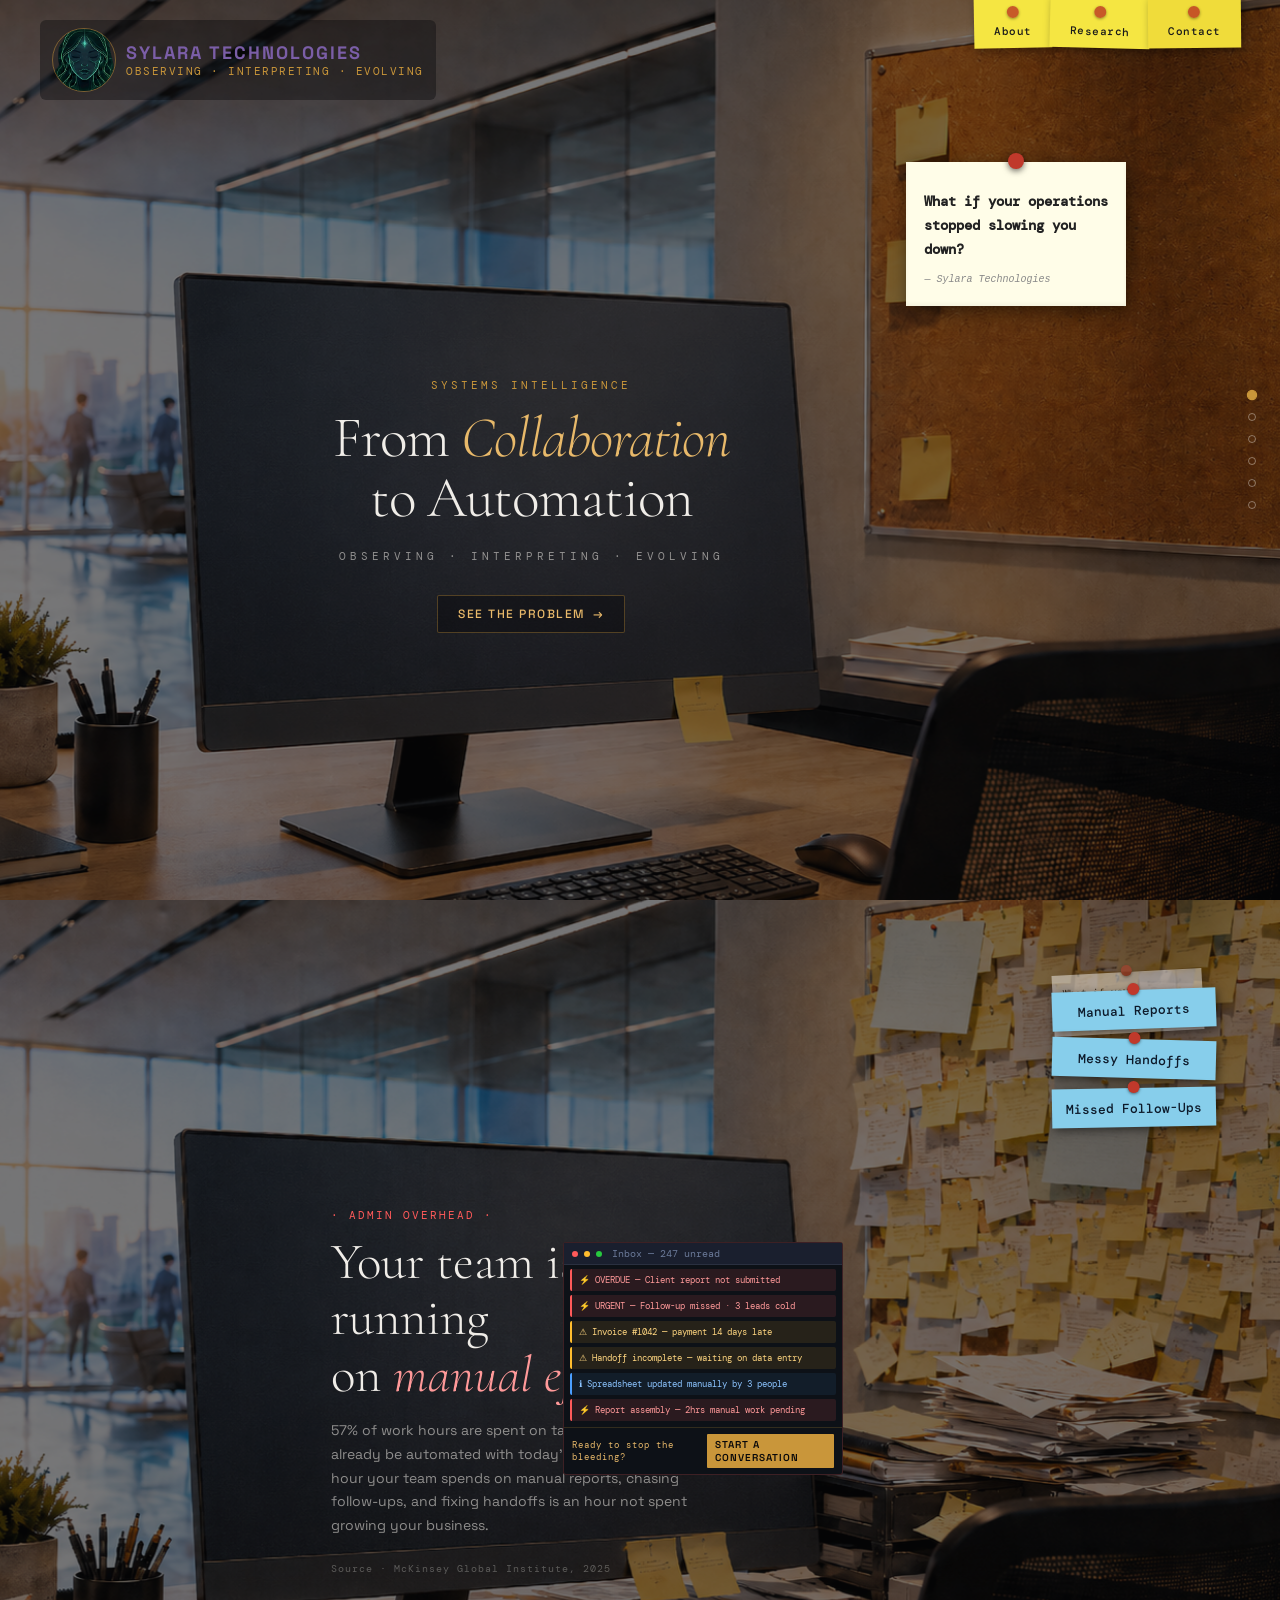
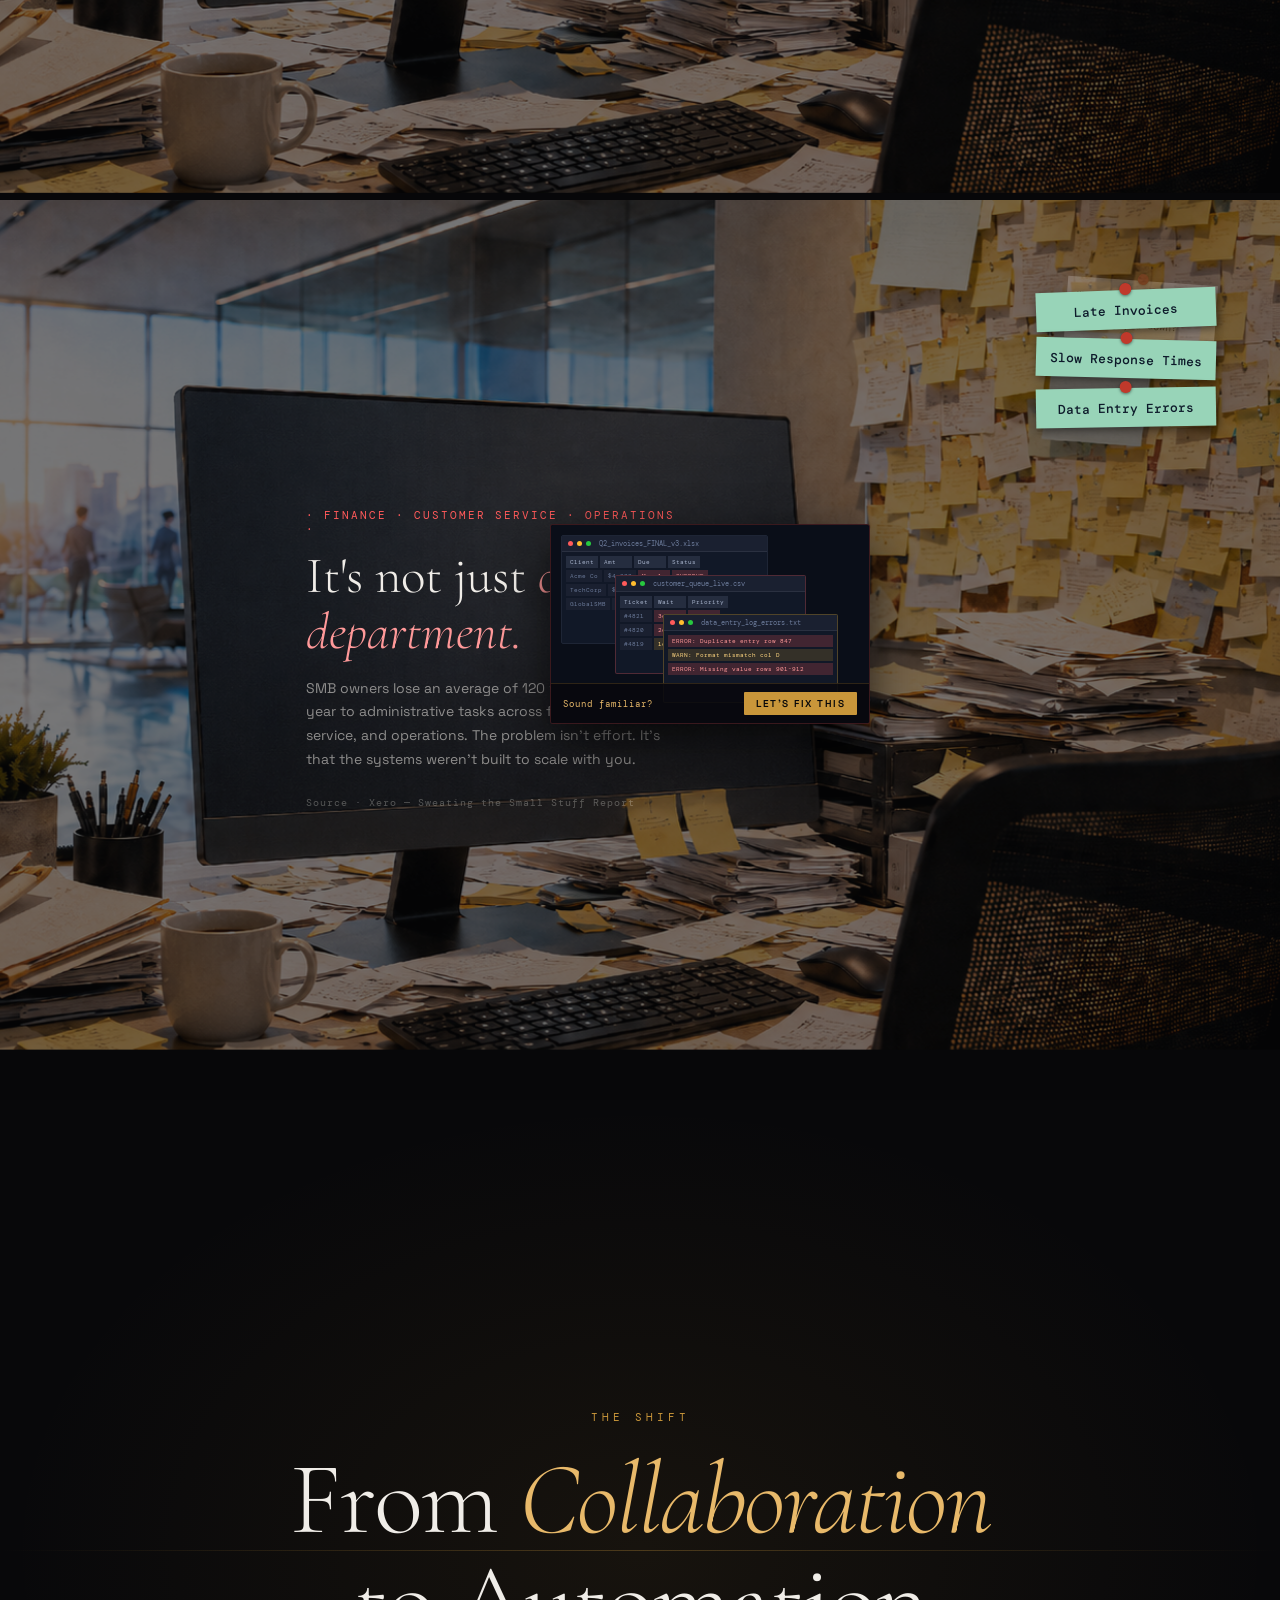
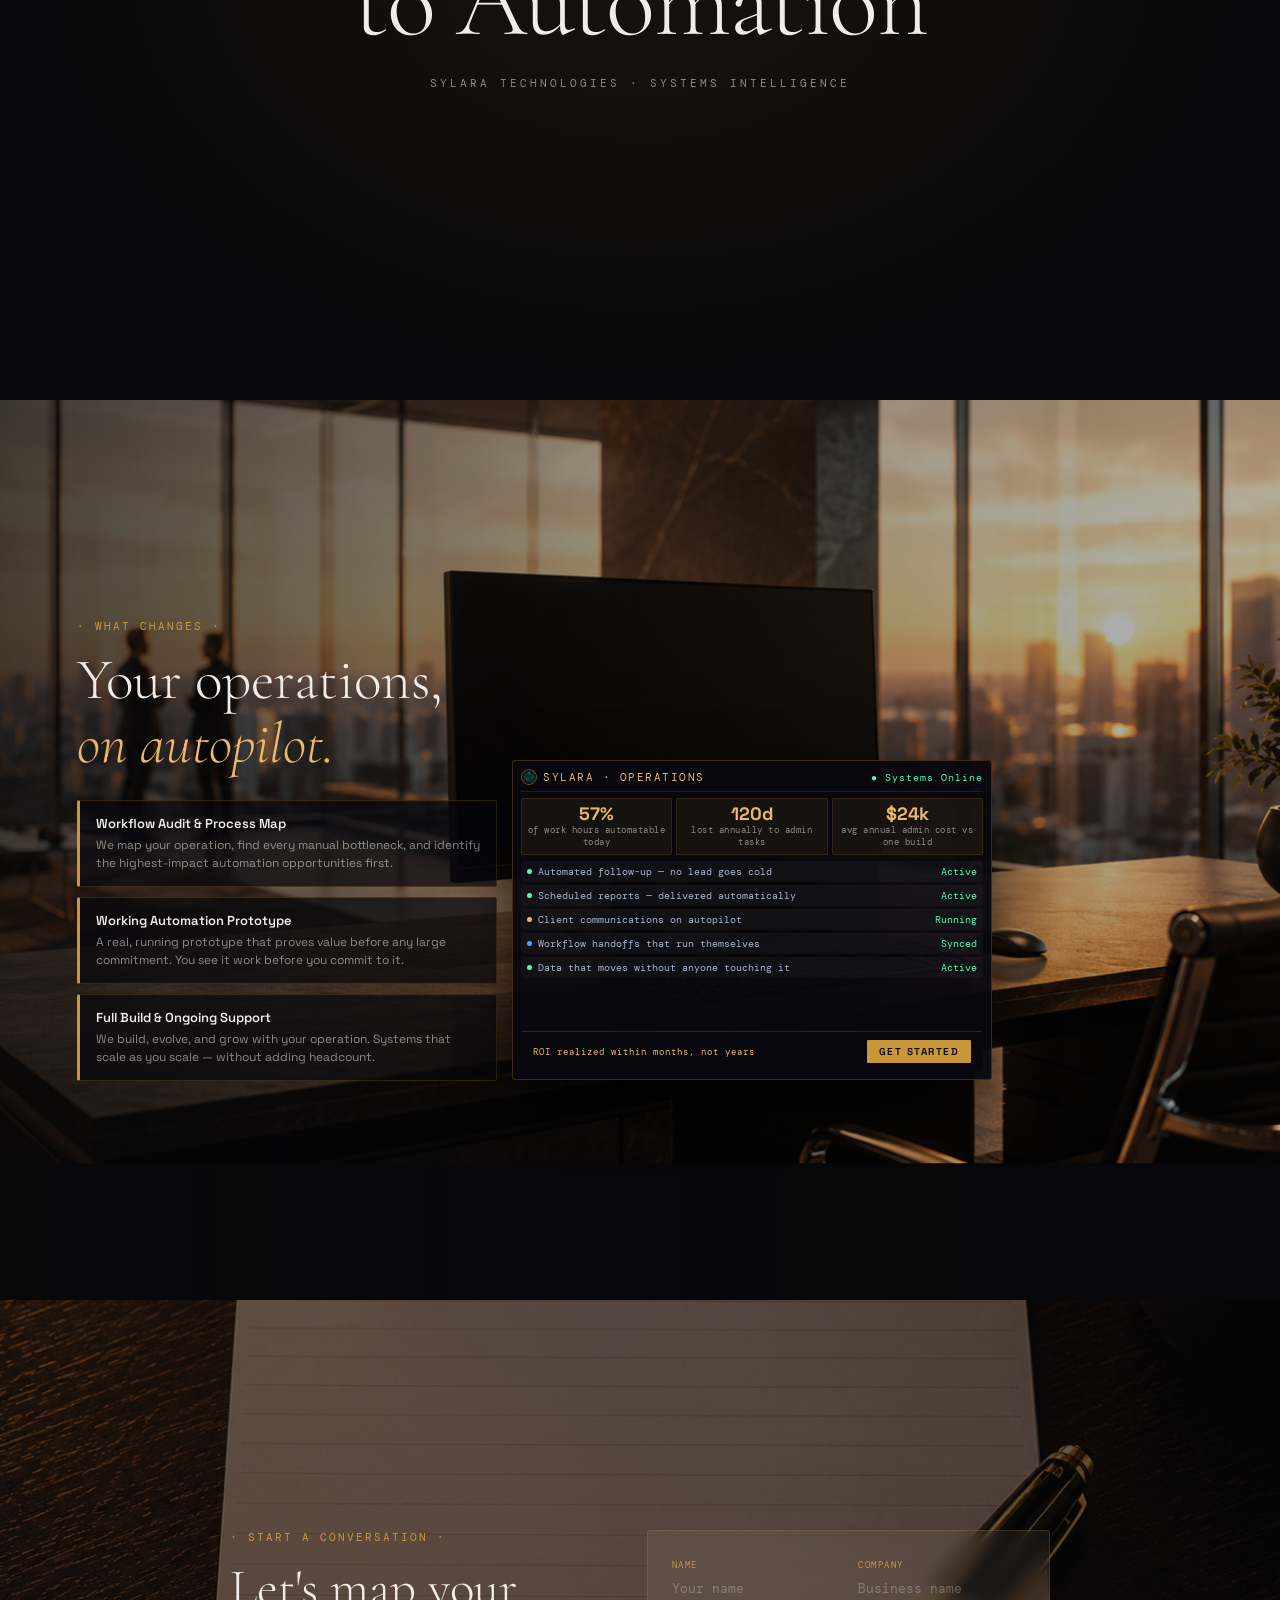
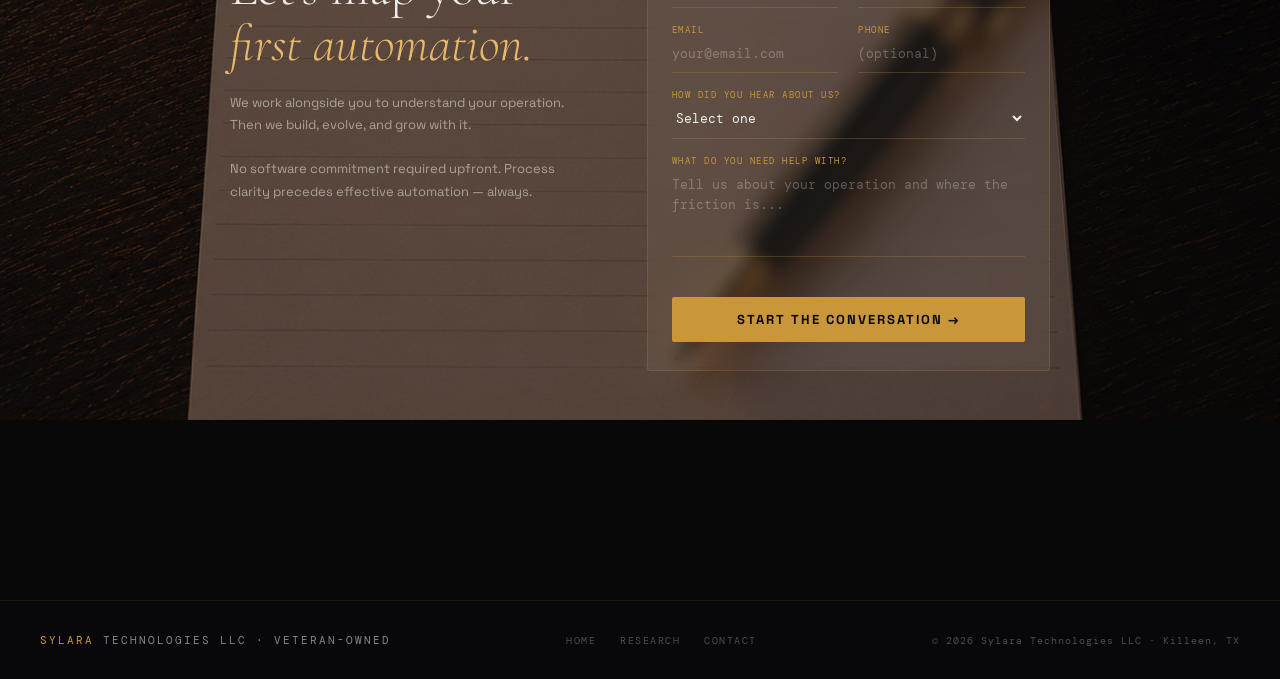
==== commit ac46f644: "Website redesign in progress" ====
--- a/index-backup.html
+++ b/index-backup.html
@@ -178,27 +178,33 @@
       display: flex;
       align-items: center;
       gap: 10px;
+      background: rgba(8,8,10,0.4);
+      padding: 8px 12px;
+      border-radius: 6px;
     }
     .brand-avatar {
-      width: 36px;
-      height: 36px;
+      width: 64px;
+      height: 64px;
+      min-width: 64px;
+      min-height: 64px;
       border-radius: 50%;
       border: 1.5px solid rgba(201,150,58,0.5);
       overflow: hidden;
       object-fit: cover;
+      flex-shrink: 0;
     }
     .brand-name {
       font-family: 'Space Grotesk', sans-serif;
-      font-size: 13px;
-      font-weight: 600;
+      font-size: 18px;
+      font-weight: 700;
       letter-spacing: 2px;
       text-transform: uppercase;
-      color: var(--white);
+      color: #7B5EA7;
       line-height: 1.2;
     }
     .brand-sub {
       font-family: 'DM Mono', monospace;
-      font-size: 9px;
+      font-size: 11px;
       letter-spacing: 1.5px;
       color: var(--gold);
       text-transform: uppercase;
@@ -306,34 +312,36 @@
     /* cork board hook note */
     .corkboard-hook {
       position: absolute;
-      top: 12vh;
-      right: 8vw;
-      background: white;
+      top: 18vh;
+      right: 12vw;
+      background: #FFFDE8;
       color: #1a1a1a;
       font-family: 'DM Mono', monospace;
-      font-size: clamp(10px, 1.2vw, 13px);
-      line-height: 1.5;
-      padding: 16px 14px 14px;
-      width: clamp(140px, 16vw, 200px);
-      transform: rotate(2deg);
-      box-shadow: 3px 4px 12px rgba(0,0,0,0.45);
+      font-size: 14px;
+      font-weight: 500;
+      line-height: 1.7;
+      padding: 28px 18px 18px;
+      width: 220px;
+      transform: rotate(-3deg);
+      box-shadow: 3px 5px 18px rgba(0,0,0,0.55), inset 0 -2px 4px rgba(0,0,0,0.05);
+      border: none;
       z-index: 20;
     }
     .corkboard-hook::before {
       content: '';
       position: absolute;
-      top: -8px;
+      top: -9px;
       left: 50%;
       transform: translateX(-50%);
-      width: 14px;
-      height: 14px;
+      width: 16px;
+      height: 16px;
       border-radius: 50%;
       background: #c0392b;
-      box-shadow: 0 2px 4px rgba(0,0,0,0.5);
+      box-shadow: 0 2px 6px rgba(0,0,0,0.6);
     }
     .hook-question {
-      font-size: clamp(9px, 1.1vw, 12px);
-      color: #333;
+      font-size: clamp(10px, 1.2vw, 13px);
+      color: #2a2a2a;
       margin-top: 6px;
       font-style: italic;
     }
@@ -341,12 +349,14 @@
     /* hero title overlay */
     .hero-title-wrap {
       position: absolute;
-      top: 50%;
+      top: 42%;
       left: 0;
-      right: 0;
+      right: 20%;
       transform: translateY(-50%);
       text-align: center;
-      padding: 0 5vw;
+      width: auto;
+      padding: 0 5% 0 8%;
+      box-sizing: border-box;
     }
     .hero-eyebrow {
       font-family: 'DM Mono', monospace;
@@ -358,13 +368,14 @@
     }
     .hero-title {
       font-family: 'Cormorant Garamond', serif;
-      font-size: clamp(36px, 5.5vw, 82px);
+      font-size: clamp(28px, 4.5vw, 64px);
       font-weight: 300;
       letter-spacing: -1px;
       line-height: 1.05;
       color: var(--white);
-      overflow-wrap: break-word;
+      white-space: normal;
       word-break: break-word;
+      max-width: 100%;
     }
     .hero-title em {
       font-style: italic;
@@ -877,7 +888,7 @@
     }
     .dash-title {
       font-family: 'DM Mono', monospace;
-      font-size: 8px;
+      font-size: 11px;
       color: var(--gold2);
       letter-spacing: 1.5px;
       text-transform: uppercase;
@@ -885,7 +896,7 @@
     .dash-status {
       margin-left: auto;
       font-family: 'DM Mono', monospace;
-      font-size: 7px;
+      font-size: 10px;
       color: #4bffb0;
       letter-spacing: 1px;
     }
@@ -903,14 +914,14 @@
     }
     .dash-stat-num {
       font-family: 'Space Grotesk', sans-serif;
-      font-size: clamp(10px, 1.2vw, 14px);
+      font-size: 18px;
       font-weight: 700;
       color: var(--gold2);
       line-height: 1;
     }
     .dash-stat-label {
       font-family: 'DM Mono', monospace;
-      font-size: 6px;
+      font-size: 9px;
       color: var(--muted);
       letter-spacing: 0.5px;
       margin-top: 2px;
@@ -936,13 +947,13 @@
     .dash-item-dot.blue { background: #4b9fff; }
     .dash-item-label {
       font-family: 'DM Mono', monospace;
-      font-size: 7px;
+      font-size: 10px;
       color: #a8b4cc;
       flex: 1;
     }
     .dash-item-status {
       font-family: 'DM Mono', monospace;
-      font-size: 7px;
+      font-size: 10px;
       color: #4bffb0;
     }
 
@@ -1121,7 +1132,7 @@
       .sticky-note { padding: 24px 12px 8px; min-width: 56px; font-size: 9px; }
       .nav-dots { right: 12px; }
       .back-to-top { right: 16px; bottom: 16px; }
-      .corkboard-hook { right: 3vw; top: 10vh; width: 120px; }
+      .corkboard-hook { right: 4vw; top: 10vh; width: 130px; font-size: 11px; }
       .hero-title { font-size: clamp(28px, 9vw, 52px); }
       .hero-monitor-wrap { display: none; }
       .pain-layout { flex-direction: column; align-items: flex-start; padding: 0 4vw 4vh; gap: 16px; }
@@ -1180,7 +1191,8 @@
 
   <!-- Cork board hook note — clean, prominent -->
   <div class="corkboard-hook fade-up" id="hook-note-1">
-    <div style="font-weight:600; font-size: clamp(9px,1.1vw,12px); color:#222;">What if your operations stopped slowing you down?</div>
+    <div style="font-weight:600; color:#222;">What if your operations stopped slowing you down?</div>
+    <div style="font-size:10px; color:#888; margin-top:10px; font-style:italic;">— Sylara Technologies</div>
   </div>
 
   <!-- Hero title center -->
@@ -1193,13 +1205,6 @@
     </a>
   </div>
 
-  <!-- Monitor with avatar -->
-  <div class="hero-monitor-wrap fade-up">
-    <div class="monitor-screen">
-      <img src="images/sylara-avatar.png" alt="Sylara" class="monitor-avatar" />
-      <div class="monitor-scanline"></div>
-    </div>
-  </div>
 </section>
 
 <!-- ═══════════════════════════════════════════════════════ -->
@@ -1221,46 +1226,35 @@
     <div class="pain-note">Missed Follow-Ups</div>
   </div>
 
-  <div class="section-content">
-    <div class="pain-layout">
-      <!-- Monitor — chaos inbox -->
-      <div class="pain-monitor-wrap fade-up">
-        <div class="pain-monitor-screen">
-          <div class="monitor-chaos">
-            <div class="chaos-bar">
-              <div class="chaos-dot red"></div>
-              <div class="chaos-dot yellow"></div>
-              <div class="chaos-dot green"></div>
-              <span style="margin-left:6px;">Inbox — 247 unread</span>
-            </div>
-            <div class="chaos-alerts">
-              <div class="chaos-alert urgent">⚡ OVERDUE — Client report not submitted</div>
-              <div class="chaos-alert urgent">⚡ URGENT — Follow-up missed · 3 leads cold</div>
-              <div class="chaos-alert warn">⚠ Invoice #1042 — payment 14 days late</div>
-              <div class="chaos-alert warn">⚠ Handoff incomplete — waiting on data entry</div>
-              <div class="chaos-alert info">ℹ Spreadsheet updated manually by 3 people</div>
-              <div class="chaos-alert urgent">⚡ Report assembly — 2hrs manual work pending</div>
-              <div class="chaos-alert warn">⚠ Client status unknown — no update logged</div>
-              <div class="chaos-alert info">ℹ Meeting notes not transferred to CRM</div>
-            </div>
-            <div class="chaos-count">+239 more alerts unread</div>
-          </div>
-          <div class="monitor-cta-bar">
-            <span class="monitor-cta-text">Ready to stop the bleeding?</span>
-            <a class="monitor-cta-btn" href="#" onclick="scrollToSection('section-5'); return false;">Start a Conversation</a>
-          </div>
-        </div>
-      </div>
-
-      <!-- Pain text -->
-      <div class="pain-text-wrap fade-up">
-        <div class="pain-label">· Admin Overhead ·</div>
-        <div class="pain-heading">Your team is running<br>on <em>manual effort.</em></div>
-        <div class="pain-body">
-          57% of work hours are spent on tasks that could already be automated with today's technology. Every hour your team spends on manual reports, chasing follow-ups, and fixing handoffs is an hour not spent growing your business.
-        </div>
-        <div style="font-family:'DM Mono',monospace; font-size:10px; color: var(--dim); letter-spacing:1px;">Source · McKinsey Global Institute, 2025</div>
-      </div>
+  <!-- Text block — sits over the monitor screen in the photo -->
+  <div class="pain-text-wrap fade-up" style="position:absolute; top:32vh; left:24%; width:34vw; max-width:420px; padding:20px 24px; background:rgba(8,8,14,0.0);">
+    <div class="pain-label">· Admin Overhead ·</div>
+    <div class="pain-heading">Your team is running<br>on <em>manual effort.</em></div>
+    <div class="pain-body">
+      57% of work hours are spent on tasks that could already be automated with today's technology. Every hour your team spends on manual reports, chasing follow-ups, and fixing handoffs is an hour not spent growing your business.
+    </div>
+    <div style="font-family:'DM Mono',monospace; font-size:10px; color:var(--dim); letter-spacing:1px; margin-top:10px;">Source · McKinsey Global Institute, 2025</div>
+  </div>
+
+  <!-- Inbox monitor — chaos alerts -->
+  <div style="position:absolute; top:38vh; left:44%; width:280px; background:#0d1117; border:1px solid rgba(255,90,90,0.2); border-radius:3px; overflow:visible; z-index:20;">
+    <div style="background:#1a1f2e; border-bottom:1px solid #2a3040; padding:4px 8px; display:flex; gap:6px; align-items:center;">
+      <div style="width:6px;height:6px;border-radius:50%;background:#ff5a5a;"></div>
+      <div style="width:6px;height:6px;border-radius:50%;background:#ffbd2e;"></div>
+      <div style="width:6px;height:6px;border-radius:50%;background:#27c93f;"></div>
+      <span style="font-family:'DM Mono',monospace;font-size:10px;color:#6b7a99;margin-left:4px;">Inbox — 247 unread</span>
+    </div>
+    <div style="padding:4px 6px; display:flex; flex-direction:column; gap:4px;">
+      <div style="padding:5px 7px;border-radius:2px;background:rgba(255,90,90,0.12);border-left:2px solid #ff5a5a;font-family:'DM Mono',monospace;font-size:9px;color:#ff9999;">⚡ OVERDUE — Client report not submitted</div>
+      <div style="padding:5px 7px;border-radius:2px;background:rgba(255,90,90,0.12);border-left:2px solid #ff5a5a;font-family:'DM Mono',monospace;font-size:9px;color:#ff9999;">⚡ URGENT — Follow-up missed · 3 leads cold</div>
+      <div style="padding:5px 7px;border-radius:2px;background:rgba(255,189,46,0.1);border-left:2px solid #ffbd2e;font-family:'DM Mono',monospace;font-size:9px;color:#ffd680;">⚠ Invoice #1042 — payment 14 days late</div>
+      <div style="padding:5px 7px;border-radius:2px;background:rgba(255,189,46,0.1);border-left:2px solid #ffbd2e;font-family:'DM Mono',monospace;font-size:9px;color:#ffd680;">⚠ Handoff incomplete — waiting on data entry</div>
+      <div style="padding:5px 7px;border-radius:2px;background:rgba(75,159,255,0.08);border-left:2px solid #4b9fff;font-family:'DM Mono',monospace;font-size:9px;color:#8cc4ff;">ℹ Spreadsheet updated manually by 3 people</div>
+      <div style="padding:5px 7px;border-radius:2px;background:rgba(255,90,90,0.12);border-left:2px solid #ff5a5a;font-family:'DM Mono',monospace;font-size:9px;color:#ff9999;">⚡ Report assembly — 2hrs manual work pending</div>
+    </div>
+    <div style="display:flex;align-items:center;justify-content:space-between;padding:6px 8px;border-top:1px solid rgba(201,150,58,0.2);margin-top:2px;">
+      <span style="font-family:'DM Mono',monospace;font-size:9px;color:#E8B96A;letter-spacing:1px;">Ready to stop the bleeding?</span>
+      <a href="#section-5" style="font-family:'Space Grotesk',sans-serif;font-size:10px;font-weight:600;letter-spacing:1px;text-transform:uppercase;color:#08080A;background:#C9963A;padding:4px 8px;text-decoration:none;border-radius:1px;">Start a Conversation</a>
     </div>
   </div>
 </section>
@@ -1284,108 +1278,101 @@
     <div class="pain-note" style="background: #98D4B8;">Data Entry Errors</div>
   </div>
 
-  <div class="section-content">
-    <div class="pain-layout">
-      <!-- Monitor — overlapping spreadsheets -->
-      <div class="pain-monitor-wrap fade-up">
-        <div class="pain-monitor-screen">
-          <div class="monitor-sheets">
-            <!-- Window 1 -->
-            <div class="sheet-window sheet-window-1">
-              <div class="sheet-titlebar">
-                <div class="sheet-dot" style="background:#ff5a5a;"></div>
-                <div class="sheet-dot" style="background:#ffbd2e;"></div>
-                <div class="sheet-dot" style="background:#27c93f;"></div>
-                <span class="sheet-title">Q2_invoices_FINAL_v3.xlsx</span>
-              </div>
-              <div class="sheet-body">
-                <div class="sheet-row">
-                  <div class="sheet-cell header">Client</div>
-                  <div class="sheet-cell header">Amt</div>
-                  <div class="sheet-cell header">Due</div>
-                  <div class="sheet-cell header">Status</div>
-                </div>
-                <div class="sheet-row">
-                  <div class="sheet-cell">Acme Co</div>
-                  <div class="sheet-cell">$4,200</div>
-                  <div class="sheet-cell red">May 1</div>
-                  <div class="sheet-cell red">OVERDUE</div>
-                </div>
-                <div class="sheet-row">
-                  <div class="sheet-cell">TechCorp</div>
-                  <div class="sheet-cell">$8,500</div>
-                  <div class="sheet-cell warn">May 15</div>
-                  <div class="sheet-cell warn">PENDING</div>
-                </div>
-                <div class="sheet-row">
-                  <div class="sheet-cell">GlobalSMB</div>
-                  <div class="sheet-cell">$2,100</div>
-                  <div class="sheet-cell red">Apr 28</div>
-                  <div class="sheet-cell red">OVERDUE</div>
-                </div>
-              </div>
+  <!-- Text block — sits over the monitor screen left side -->
+  <div class="pain-text-wrap fade-up" style="position:absolute; top:32vh; left:22%; width:34vw; max-width:420px; padding:20px 24px; background:transparent;">
+    <div class="pain-label">· Finance · Customer Service · Operations ·</div>
+    <div class="pain-heading">It's not just <em>one department.</em></div>
+    <div class="pain-body">
+      SMB owners lose an average of 120 working days per year to administrative tasks across finance, customer service, and operations. The problem isn't effort. It's that the systems weren't built to scale with you.
+    </div>
+    <div style="font-family:'DM Mono',monospace; font-size:10px; color:var(--dim); letter-spacing:1px;">Source · Xero — Sweating the Small Stuff Report</div>
+  </div>
+
+  <!-- Spreadsheet widget — CSS class approach, positioned on monitor -->
+  <div class="pain-monitor-wrap fade-up" style="position:absolute; top:36vh; left:43%; width:min(320px,36vw);">
+    <div class="pain-monitor-screen">
+      <div class="monitor-sheets">
+        <div class="sheet-window sheet-window-1">
+          <div class="sheet-titlebar">
+            <div class="sheet-dot" style="background:#ff5a5a;"></div>
+            <div class="sheet-dot" style="background:#ffbd2e;"></div>
+            <div class="sheet-dot" style="background:#27c93f;"></div>
+            <span class="sheet-title">Q2_invoices_FINAL_v3.xlsx</span>
+          </div>
+          <div class="sheet-body">
+            <div class="sheet-row">
+              <div class="sheet-cell header">Client</div>
+              <div class="sheet-cell header">Amt</div>
+              <div class="sheet-cell header">Due</div>
+              <div class="sheet-cell header">Status</div>
             </div>
-            <!-- Window 2 -->
-            <div class="sheet-window sheet-window-2">
-              <div class="sheet-titlebar">
-                <div class="sheet-dot" style="background:#ff5a5a;"></div>
-                <div class="sheet-dot" style="background:#ffbd2e;"></div>
-                <div class="sheet-dot" style="background:#27c93f;"></div>
-                <span class="sheet-title">customer_queue_live.csv</span>
-              </div>
-              <div class="sheet-body">
-                <div class="sheet-row">
-                  <div class="sheet-cell header">Ticket</div>
-                  <div class="sheet-cell header">Wait</div>
-                  <div class="sheet-cell header">Priority</div>
-                </div>
-                <div class="sheet-row">
-                  <div class="sheet-cell">#4821</div>
-                  <div class="sheet-cell red">3d 4h</div>
-                  <div class="sheet-cell red">HIGH</div>
-                </div>
-                <div class="sheet-row">
-                  <div class="sheet-cell">#4820</div>
-                  <div class="sheet-cell red">2d 7h</div>
-                  <div class="sheet-cell warn">MED</div>
-                </div>
-                <div class="sheet-row">
-                  <div class="sheet-cell">#4819</div>
-                  <div class="sheet-cell warn">1d 2h</div>
-                  <div class="sheet-cell warn">MED</div>
-                </div>
-              </div>
+            <div class="sheet-row">
+              <div class="sheet-cell">Acme Co</div>
+              <div class="sheet-cell">$4,200</div>
+              <div class="sheet-cell red">May 1</div>
+              <div class="sheet-cell red">OVERDUE</div>
             </div>
-            <!-- Window 3 -->
-            <div class="sheet-window sheet-window-3">
-              <div class="sheet-titlebar">
-                <div class="sheet-dot" style="background:#ff5a5a;"></div>
-                <div class="sheet-dot" style="background:#ffbd2e;"></div>
-                <div class="sheet-dot" style="background:#27c93f;"></div>
-                <span class="sheet-title">data_entry_log_errors.txt</span>
-              </div>
-              <div class="sheet-body">
-                <div class="sheet-row"><div class="sheet-cell red" style="width:100%;">ERROR: Duplicate entry row 847</div></div>
-                <div class="sheet-row"><div class="sheet-cell warn" style="width:100%;">WARN: Format mismatch col D</div></div>
-                <div class="sheet-row"><div class="sheet-cell red" style="width:100%;">ERROR: Missing value rows 901-912</div></div>
-              </div>
+            <div class="sheet-row">
+              <div class="sheet-cell">TechCorp</div>
+              <div class="sheet-cell">$8,500</div>
+              <div class="sheet-cell warn">May 15</div>
+              <div class="sheet-cell warn">PENDING</div>
+            </div>
+            <div class="sheet-row">
+              <div class="sheet-cell">GlobalSMB</div>
+              <div class="sheet-cell">$2,100</div>
+              <div class="sheet-cell red">Apr 28</div>
+              <div class="sheet-cell red">OVERDUE</div>
             </div>
           </div>
-          <div class="monitor-cta-bar">
-            <span class="monitor-cta-text">Sound familiar?</span>
-            <a class="monitor-cta-btn" href="#" onclick="scrollToSection('section-5'); return false;">Let's Fix This</a>
+        </div>
+        <div class="sheet-window sheet-window-2">
+          <div class="sheet-titlebar">
+            <div class="sheet-dot" style="background:#ff5a5a;"></div>
+            <div class="sheet-dot" style="background:#ffbd2e;"></div>
+            <div class="sheet-dot" style="background:#27c93f;"></div>
+            <span class="sheet-title">customer_queue_live.csv</span>
+          </div>
+          <div class="sheet-body">
+            <div class="sheet-row">
+              <div class="sheet-cell header">Ticket</div>
+              <div class="sheet-cell header">Wait</div>
+              <div class="sheet-cell header">Priority</div>
+            </div>
+            <div class="sheet-row">
+              <div class="sheet-cell">#4821</div>
+              <div class="sheet-cell red">3d 4h</div>
+              <div class="sheet-cell red">HIGH</div>
+            </div>
+            <div class="sheet-row">
+              <div class="sheet-cell">#4820</div>
+              <div class="sheet-cell red">2d 7h</div>
+              <div class="sheet-cell warn">MED</div>
+            </div>
+            <div class="sheet-row">
+              <div class="sheet-cell">#4819</div>
+              <div class="sheet-cell warn">1d 2h</div>
+              <div class="sheet-cell warn">MED</div>
+            </div>
+          </div>
+        </div>
+        <div class="sheet-window sheet-window-3">
+          <div class="sheet-titlebar">
+            <div class="sheet-dot" style="background:#ff5a5a;"></div>
+            <div class="sheet-dot" style="background:#ffbd2e;"></div>
+            <div class="sheet-dot" style="background:#27c93f;"></div>
+            <span class="sheet-title">data_entry_log_errors.txt</span>
+          </div>
+          <div class="sheet-body">
+            <div class="sheet-row"><div class="sheet-cell red" style="width:100%;">ERROR: Duplicate entry row 847</div></div>
+            <div class="sheet-row"><div class="sheet-cell warn" style="width:100%;">WARN: Format mismatch col D</div></div>
+            <div class="sheet-row"><div class="sheet-cell red" style="width:100%;">ERROR: Missing value rows 901-912</div></div>
           </div>
         </div>
       </div>
-
-      <!-- Pain text -->
-      <div class="pain-text-wrap fade-up">
-        <div class="pain-label">· Finance · Customer Service · Operations ·</div>
-        <div class="pain-heading">It's not just <em>one department.</em></div>
-        <div class="pain-body">
-          SMB owners lose an average of 120 working days per year to administrative tasks across finance, customer service, and operations. The problem isn't effort. It's that the systems weren't built to scale with you.
-        </div>
-        <div style="font-family:'DM Mono',monospace; font-size:10px; color: var(--dim); letter-spacing:1px;">Source · Xero — Sweating the Small Stuff Report</div>
+      <div class="monitor-cta-bar">
+        <span class="monitor-cta-text">Sound familiar?</span>
+        <a class="monitor-cta-btn" href="#" onclick="scrollToSection('section-5'); return false;">Let's Fix This</a>
       </div>
     </div>
   </div>
@@ -1434,8 +1421,8 @@
       </div>
 
       <!-- Right — solution monitor dashboard -->
-      <div class="solution-monitor-wrap fade-up">
-        <div class="solution-monitor-screen">
+      <div class="solution-monitor-wrap fade-up" style="position:absolute; top:40%; left:40%; width:min(480px,52vw);">
+        <div class="solution-monitor-screen" style="min-height:320px;">
           <div class="dashboard-inner">
             <div class="dash-header">
               <img src="images/sylara-avatar.png" alt="" class="dash-logo" />
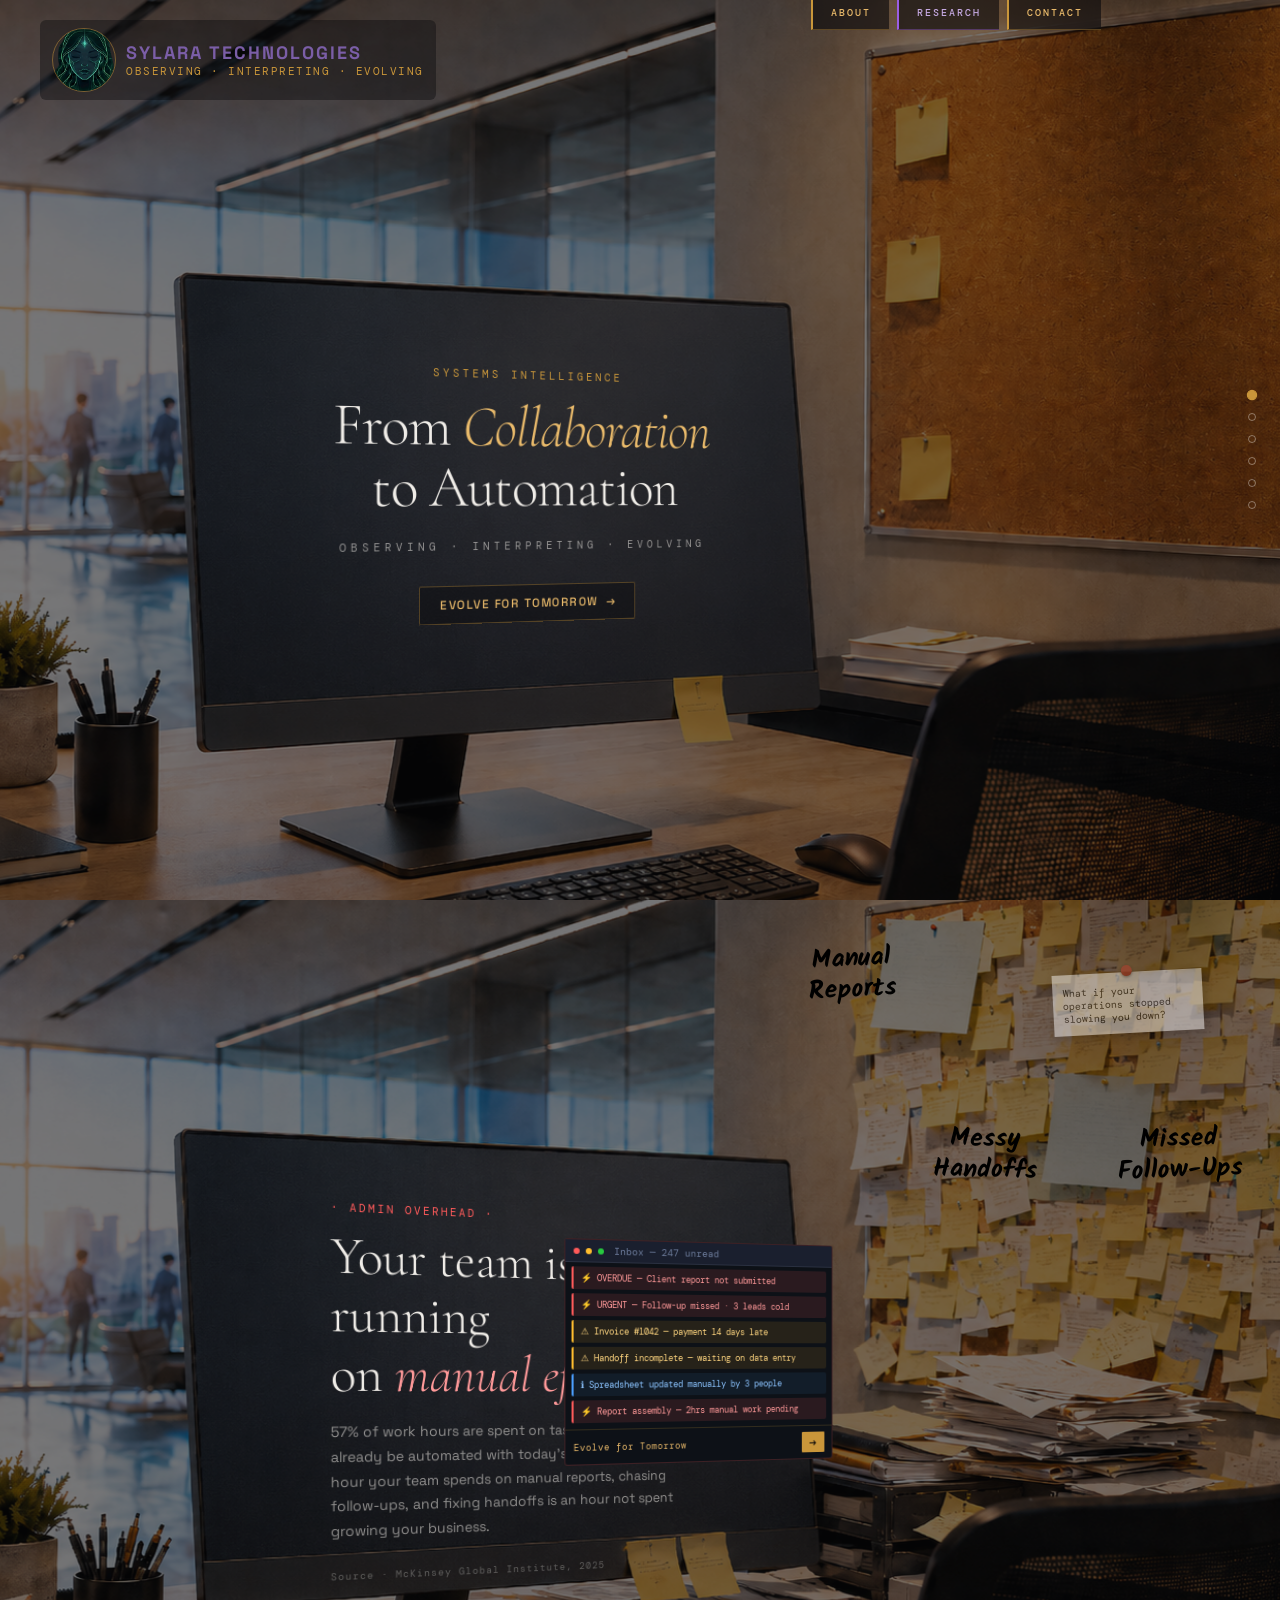
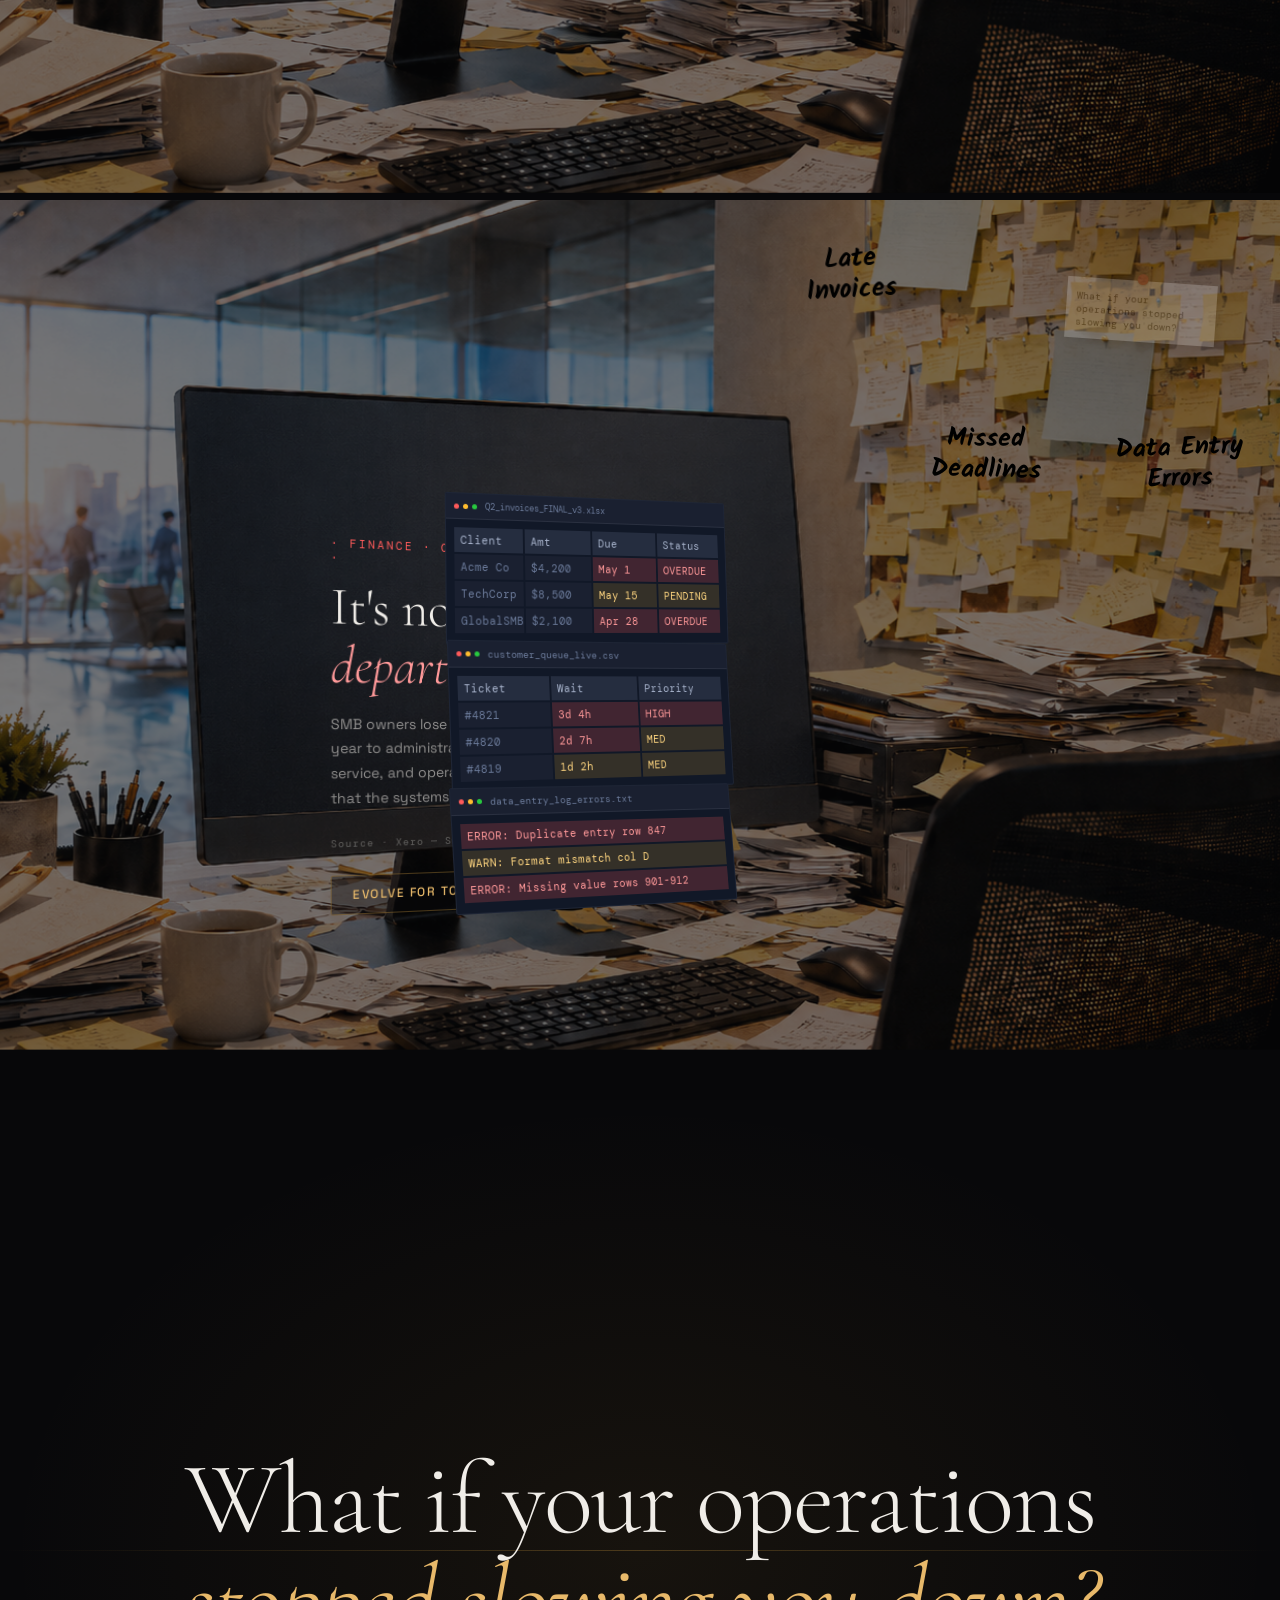
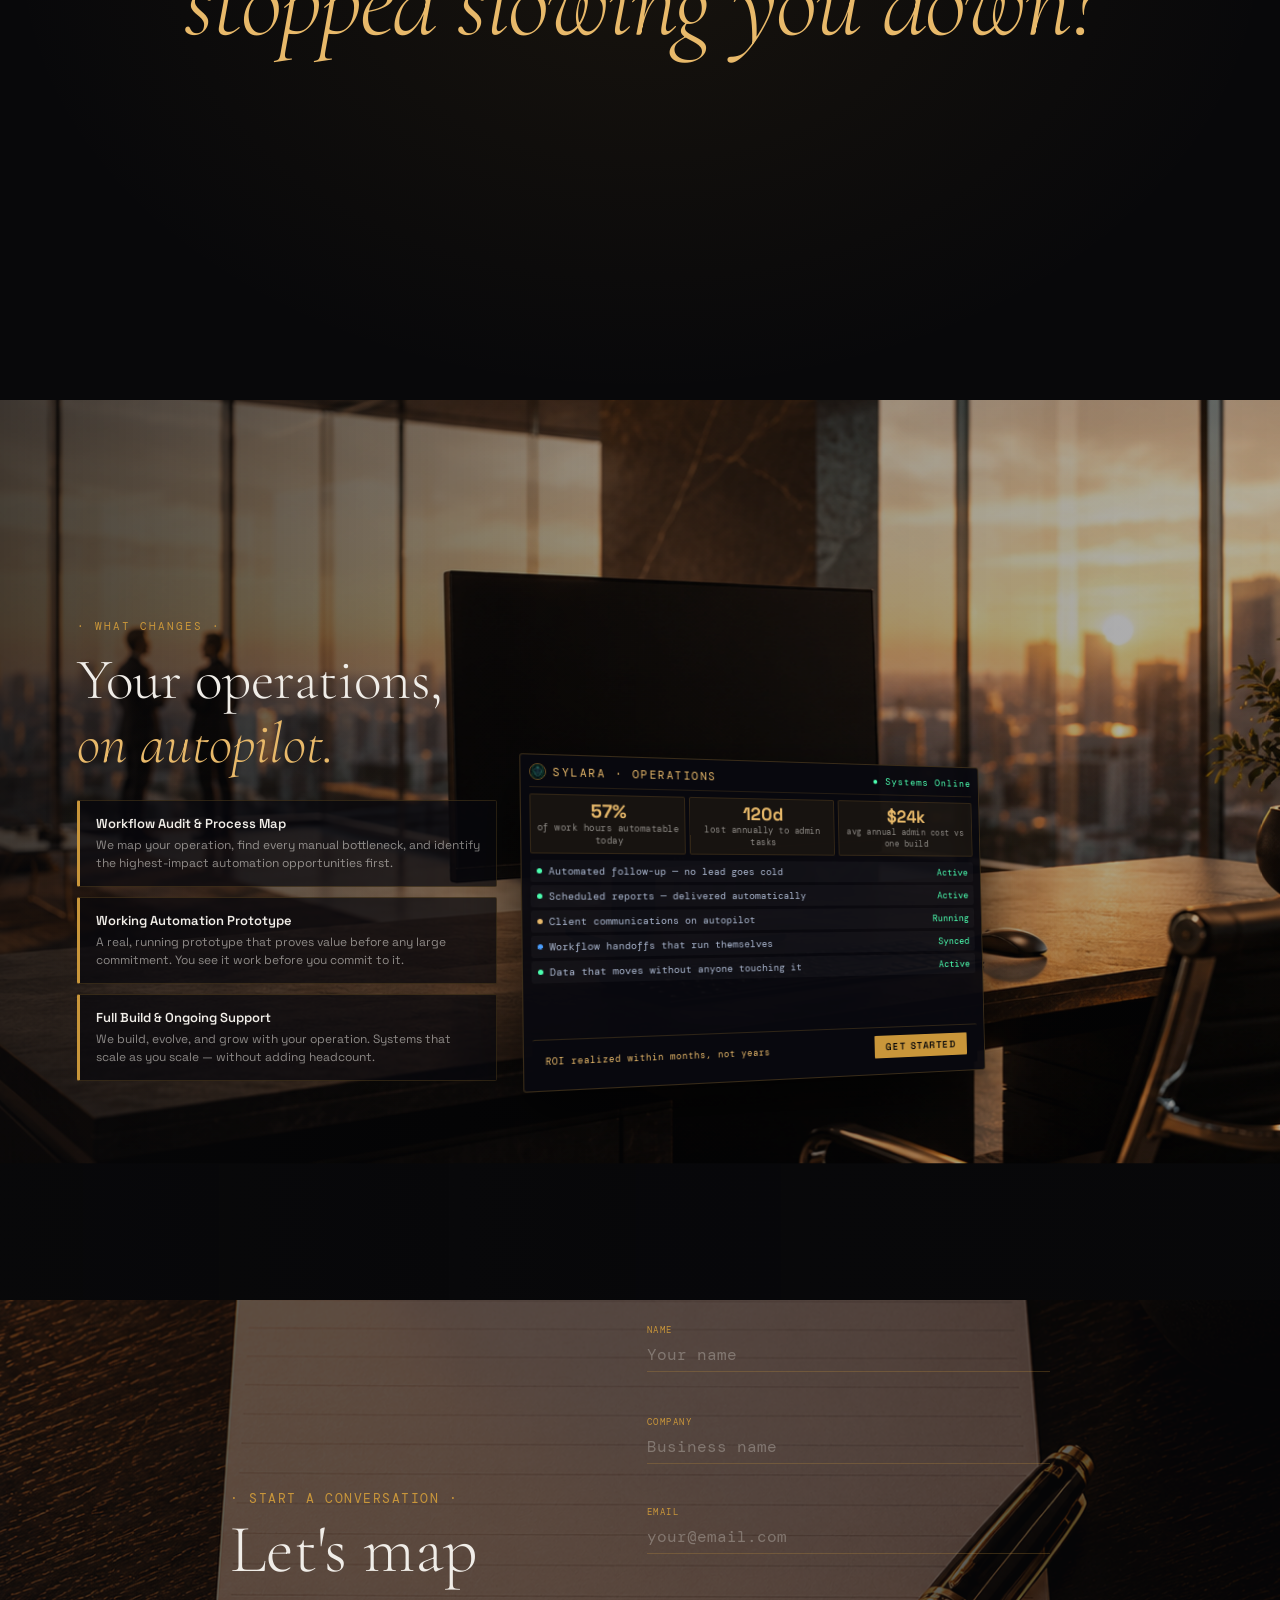
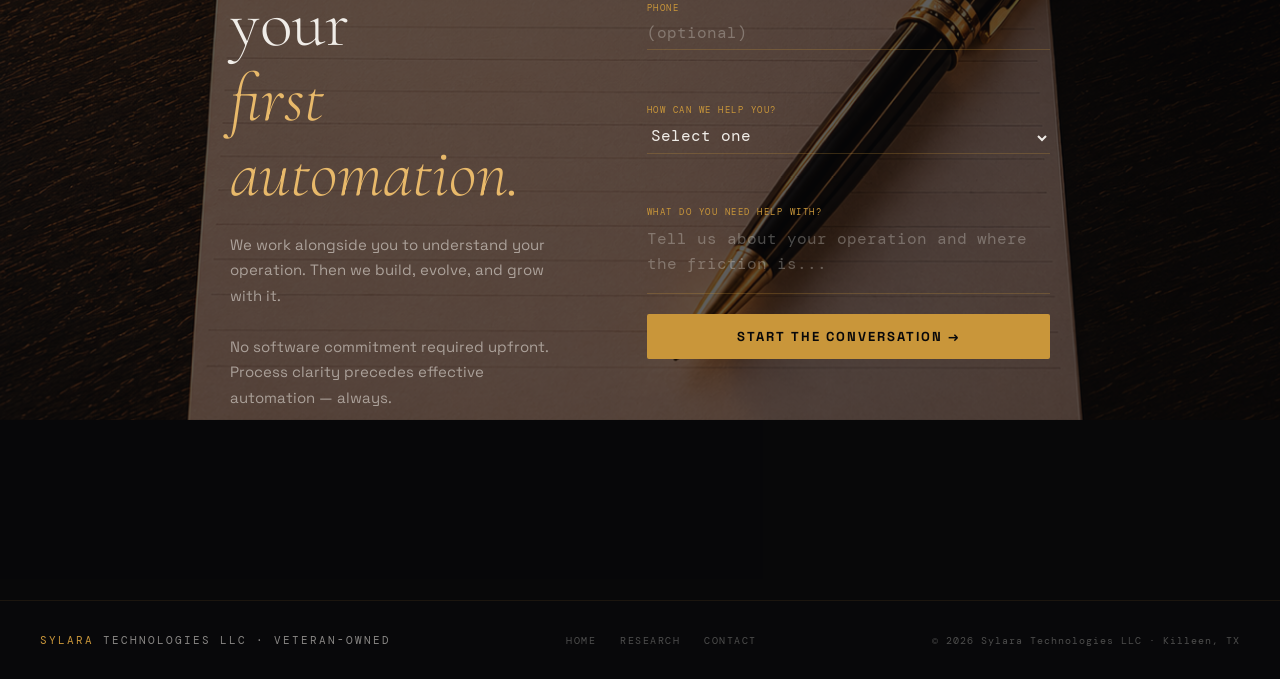
==== commit f1a9e26f: "Website redesign in progress.polish" ====
--- a/index-backup.html
+++ b/index-backup.html
@@ -6,8 +6,7 @@
   <title>Sylara Technologies — Systems Intelligence</title>
   <link rel="preconnect" href="https://fonts.googleapis.com" />
   <link rel="preconnect" href="https://fonts.gstatic.com" crossorigin />
-  <link href="https://fonts.googleapis.com/css2?family=Cormorant+Garamond:ital,wght@0,300;0,400;0,600;1,300;1,400&family=Space+Grotesk:wght@300;400;500;600;700&family=DM+Mono:wght@400;500&display=swap" rel="stylesheet" />
-  <style>
+<link href="https://fonts.googleapis.com/css2?family=Cormorant+Garamond:ital,wght@0,300;0,400;0,600;1,300;1,400&family=Space+Grotesk:wght@300;400;500;600;700&family=DM+Mono:wght@400;500&family=Kalam:wght@400;700&display=swap" rel="stylesheet" />  <style>
     *, *::before, *::after { box-sizing: border-box; margin: 0; padding: 0; }
 
     :root {
@@ -132,41 +131,44 @@
       pointer-events: all;
     }
     .sticky-note {
-      background: #F5E642;
-      color: #1a1a1a;
-      font-family: 'DM Mono', monospace;
-      font-size: 11px;
+      background: rgba(8,8,10,0.6);
+      color: var(--gold2);
+      font-family: 'DM Mono', monospace;
+      font-size: 10px;
       font-weight: 500;
-      letter-spacing: 0.5px;
-      padding: 28px 20px 10px;
+      letter-spacing: 2px;
+      text-transform: uppercase;
+      padding: 10px 18px;
       cursor: pointer;
-      transition: all 0.2s;
+      transition: all 0.25s;
       position: relative;
-      box-shadow: 2px 3px 8px rgba(0,0,0,0.35);
+      border-left: 2px solid var(--gold);
+      border-bottom: 1px solid rgba(201,150,58,0.35);
       min-width: 72px;
       text-align: center;
-      transform: rotate(-1deg);
+      transform: none;
       user-select: none;
-    }
-    .sticky-note:nth-child(2) { transform: rotate(1.5deg); background: #F5E642; margin-left: -2px; }
-    .sticky-note:nth-child(3) { transform: rotate(-0.5deg); background: #F0DC3A; margin-left: -2px; }
-    .sticky-note:nth-child(4) { transform: rotate(2deg); background: #F5E642; margin-left: -2px; }
+      backdrop-filter: blur(8px);
+    }
+    .sticky-note:nth-child(2) { transform: none; background: rgba(8,8,10,0.6); margin-left: 8px;
+      color: #C4A8E0;
+      border-left-color: #9b5de5;
+      border-bottom-color: rgba(155,93,229,0.35);
+    }
+    .sticky-note:nth-child(3) { transform: none; background: rgba(8,8,10,0.6); margin-left: 8px; }
+    .sticky-note:nth-child(4) { transform: none; background: rgba(8,8,10,0.6); margin-left: 8px; }
     .sticky-note::before {
-      content: '';
-      position: absolute;
-      top: 10px;
-      left: 50%;
-      transform: translateX(-50%);
-      width: 12px;
-      height: 12px;
-      border-radius: 50%;
-      background: rgba(180,30,30,0.7);
-      box-shadow: 0 1px 3px rgba(0,0,0,0.4);
+      display: none;
     }
     .sticky-note:hover {
-      transform: rotate(0deg) translateY(-4px) !important;
+      transform: translateY(-2px) !important;
       z-index: 10;
-      box-shadow: 3px 6px 16px rgba(0,0,0,0.5);
+      background: rgba(201,150,58,0.08);
+      color: var(--gold);
+    }
+    .sticky-note:nth-child(2):hover {
+      background: rgba(155,93,229,0.1);
+      color: #d4b8f0;
     }
 
     /* ── BRAND MARK top left ── */
@@ -349,10 +351,10 @@
     /* hero title overlay */
     .hero-title-wrap {
       position: absolute;
-      top: 42%;
+      top: 55%;
       left: 0;
       right: 20%;
-      transform: translateY(-50%);
+      transform: translateY(-50%) perspective(1200px) rotateY(17deg);
       text-align: center;
       width: auto;
       padding: 0 5% 0 8%;
@@ -433,32 +435,23 @@
       z-index: 20;
     }
     .pain-note {
-      background: #87CEEB;
-      color: #0d1a2a;
-      font-family: 'DM Mono', monospace;
-      font-size: clamp(10px, 1.1vw, 13px);
-      font-weight: 500;
-      padding: 12px 14px 10px;
-      box-shadow: 2px 3px 10px rgba(0,0,0,0.5);
+      background: transparent;
+      color: #000000;
+      font-family: 'Kalam', cursive;
+      font-size: clamp(18px, 2vw, 26px);
+      font-weight: 700;
+      line-height: 1.2;
+      padding: 0;
+      box-shadow: none;
       position: relative;
-      min-width: 140px;
+      min-width: 0;
       text-align: center;
-    }
-    .pain-note:nth-child(1) { transform: rotate(-2deg); }
-    .pain-note:nth-child(2) { transform: rotate(1.5deg); }
-    .pain-note:nth-child(3) { transform: rotate(-1deg); }
-    .pain-note::before {
-      content: '';
-      position: absolute;
-      top: -7px;
-      left: 50%;
-      transform: translateX(-50%);
-      width: 12px;
-      height: 12px;
-      border-radius: 50%;
-      background: #c0392b;
-      box-shadow: 0 1px 3px rgba(0,0,0,0.5);
-    }
+      text-shadow: none;
+    }
+    .pain-note:nth-child(1) { transform: rotate(-3deg); }
+    .pain-note:nth-child(2) { transform: rotate(1deg); }
+    .pain-note:nth-child(3) { transform: rotate(-2deg); }
+    .pain-note::before { display: none; }
 
     /* buried hook note */
     .hook-buried {
@@ -636,15 +629,15 @@
     .sheet-window-3 { top: 45%; left: 35%; width: 55%; height: 45%; z-index: 3; border-color: #ffbd2e44; }
     .sheet-titlebar {
       background: #1a2030;
-      padding: 3px 6px;
+      padding: 6px 8px;
       display: flex;
       align-items: center;
       gap: 4px;
       border-bottom: 1px solid #2a3040;
     }
     .sheet-dot { width: 5px; height: 5px; border-radius: 50%; }
-    .sheet-title { font-size: 7px; color: #6b7a99; margin-left: 4px; }
-    .sheet-body { padding: 4px; }
+    .sheet-title { font-size: 10px; color: #6b7a99; margin-left: 4px; }
+    .sheet-body { padding: 8px; }
     .sheet-row {
       display: flex;
       gap: 2px;
@@ -652,10 +645,11 @@
     }
     .sheet-cell {
       background: #1a2030;
-      padding: 2px 4px;
+      padding: 5px 6px;
       color: #6b7a99;
-      min-width: 32px;
-      font-size: 6px;
+      min-width: 0;
+      flex: 1;
+      font-size: 11px;
     }
     .sheet-cell.red { background: rgba(255,90,90,0.2); color: #ff9999; }
     .sheet-cell.warn { background: rgba(255,189,46,0.15); color: #ffd680; }
@@ -989,15 +983,16 @@
     }
     .contact-label {
       font-family: 'DM Mono', monospace;
-      font-size: 11px;
-      letter-spacing: 2px;
+      font-size: 13px;
+      letter-spacing: 1.5px;
       text-transform: uppercase;
       color: var(--gold);
-      margin-bottom: 16px;
+      margin-bottom: 6px;
+      display: block;
     }
     .contact-heading {
       font-family: 'Cormorant Garamond', serif;
-      font-size: clamp(32px, 4vw, 52px);
+      font-size: clamp(40px, 5.5vw, 68px);
       font-weight: 300;
       line-height: 1.1;
       color: var(--white);
@@ -1005,7 +1000,7 @@
     }
     .contact-heading em { font-style: italic; color: var(--gold2); }
     .contact-body {
-      font-size: 13px;
+      font-size: 15px;
       color: var(--muted);
       line-height: 1.7;
     }
@@ -1044,7 +1039,7 @@
       border: none;
       outline: none;
       font-family: 'DM Mono', monospace;
-      font-size: 13px;
+      font-size: 16px;
       color: var(--white);
       padding: 2px 0;
     }
@@ -1161,7 +1156,7 @@
 </div>
 
 <!-- STICKY NOTE NAV -->
-<div class="sticky-nav" style="justify-content: flex-end;">
+<div class="sticky-nav" style="justify-content: flex-end; padding-right: 14vw;">
   <div class="sticky-note-nav">
     <div class="sticky-note" onclick="scrollToSection('section-1')">About</div>
     <div class="sticky-note" onclick="scrollToSection('section-4')">Research</div>
@@ -1189,19 +1184,13 @@
   <div class="section-bg" id="bg-1"></div>
   <div class="section-overlay"></div>
 
-  <!-- Cork board hook note — clean, prominent -->
-  <div class="corkboard-hook fade-up" id="hook-note-1">
-    <div style="font-weight:600; color:#222;">What if your operations stopped slowing you down?</div>
-    <div style="font-size:10px; color:#888; margin-top:10px; font-style:italic;">— Sylara Technologies</div>
-  </div>
-
   <!-- Hero title center -->
-  <div class="hero-title-wrap fade-up">
+  <div class="hero-title-wrap">
     <div class="hero-eyebrow">Systems Intelligence</div>
     <div class="hero-title">From <em>Collaboration</em><br>to Automation</div>
     <div class="hero-tagline">Observing · Interpreting · Evolving</div>
     <a class="cta-subtle" href="#" onclick="scrollToSection('section-2'); return false;">
-      See the problem <span class="arrow">→</span>
+        EVOLVE FOR TOMORROW <span class="arrow">→</span>
     </a>
   </div>
 
@@ -1220,14 +1209,11 @@
   </div>
 
   <!-- Pain point notes on cork board -->
-  <div class="pain-notes">
-    <div class="pain-note">Manual Reports</div>
-    <div class="pain-note">Messy Handoffs</div>
-    <div class="pain-note">Missed Follow-Ups</div>
-  </div>
-
+  <div style="position:absolute; top:5%; right:30%; transform: rotate(-3deg); z-index:20; font-family:'Kalam',cursive; font-size:clamp(18px,2vw,26px); font-weight:700; line-height:1.2; color:#000000; text-align:center;">Manual<br>Reports</div>
+  <div style="position:absolute; top:25%; right:19%; transform: rotate(1deg); z-index:20; font-family:'Kalam',cursive; font-size:clamp(18px,2vw,26px); font-weight:700; line-height:1.2; color:#000000; text-align:center;">Messy<br>Handoffs</div>
+  <div style="position:absolute; top:25%; right:3%; transform: rotate(-2deg); z-index:20; font-family:'Kalam',cursive; font-size:clamp(18px,2vw,26px); font-weight:700; line-height:1.2; color:#000000; text-align:center;">Missed<br>Follow-Ups</div>
   <!-- Text block — sits over the monitor screen in the photo -->
-  <div class="pain-text-wrap fade-up" style="position:absolute; top:32vh; left:24%; width:34vw; max-width:420px; padding:20px 24px; background:rgba(8,8,14,0.0);">
+  <div class="pain-text-wrap" style="position:absolute; top:32vh; left:24%; width:34vw; max-width:420px; padding:20px 24px; background:rgba(8,8,14,0.0); transform: perspective(1200px) rotateY(17deg);">
     <div class="pain-label">· Admin Overhead ·</div>
     <div class="pain-heading">Your team is running<br>on <em>manual effort.</em></div>
     <div class="pain-body">
@@ -1237,8 +1223,7 @@
   </div>
 
   <!-- Inbox monitor — chaos alerts -->
-  <div style="position:absolute; top:38vh; left:44%; width:280px; background:#0d1117; border:1px solid rgba(255,90,90,0.2); border-radius:3px; overflow:visible; z-index:20;">
-    <div style="background:#1a1f2e; border-bottom:1px solid #2a3040; padding:4px 8px; display:flex; gap:6px; align-items:center;">
+<div style="position:absolute; top:38vh; left:44%; width:280px; background:#0d1117; border:1px solid rgba(255,90,90,0.2); border-radius:3px; overflow:visible; z-index:20; transform: perspective(1200px) rotateY(17deg);">    <div style="background:#1a1f2e; border-bottom:1px solid #2a3040; padding:4px 8px; display:flex; gap:6px; align-items:center;">
       <div style="width:6px;height:6px;border-radius:50%;background:#ff5a5a;"></div>
       <div style="width:6px;height:6px;border-radius:50%;background:#ffbd2e;"></div>
       <div style="width:6px;height:6px;border-radius:50%;background:#27c93f;"></div>
@@ -1253,8 +1238,8 @@
       <div style="padding:5px 7px;border-radius:2px;background:rgba(255,90,90,0.12);border-left:2px solid #ff5a5a;font-family:'DM Mono',monospace;font-size:9px;color:#ff9999;">⚡ Report assembly — 2hrs manual work pending</div>
     </div>
     <div style="display:flex;align-items:center;justify-content:space-between;padding:6px 8px;border-top:1px solid rgba(201,150,58,0.2);margin-top:2px;">
-      <span style="font-family:'DM Mono',monospace;font-size:9px;color:#E8B96A;letter-spacing:1px;">Ready to stop the bleeding?</span>
-      <a href="#section-5" style="font-family:'Space Grotesk',sans-serif;font-size:10px;font-weight:600;letter-spacing:1px;text-transform:uppercase;color:#08080A;background:#C9963A;padding:4px 8px;text-decoration:none;border-radius:1px;">Start a Conversation</a>
+      <span style="font-family:'DM Mono',monospace;font-size:9px;color:#E8B96A;letter-spacing:1px;">Evolve for Tomorrow</span>
+      <a href="#section-5" style="font-family:'Space Grotesk',sans-serif;font-size:10px;font-weight:600;letter-spacing:1px;text-transform:uppercase;color:#08080A;background:#C9963A;padding:4px 8px;text-decoration:none;border-radius:1px;">→</a>
     </div>
   </div>
 </section>
@@ -1272,108 +1257,103 @@
   </div>
 
   <!-- Different pain notes -->
-  <div class="pain-notes">
-    <div class="pain-note" style="background: #98D4B8;">Late Invoices</div>
-    <div class="pain-note" style="background: #98D4B8;">Slow Response Times</div>
-    <div class="pain-note" style="background: #98D4B8;">Data Entry Errors</div>
-  </div>
+  <div style="position:absolute; top:5%; right:30%; transform: rotate(-3deg); z-index:20; font-family:'Kalam',cursive; font-size:clamp(18px,2vw,26px); font-weight:700; line-height:1.2; color:#000000; text-align:center;">Late<br>Invoices</div>
+  <div style="position:absolute; top:25%; right:18.7%; transform: rotate(1deg); z-index:20; font-family:'Kalam',cursive; font-size:clamp(18px,2vw,26px); font-weight:700; line-height:1.2; color:#000000; text-align:center;">Missed<br>Deadlines</div>
+  <div style="position:absolute; top:26%; right:2.8%; transform: rotate(-2deg); z-index:20; font-family:'Kalam',cursive; font-size:clamp(18px,2vw,26px); font-weight:700; line-height:1.2; color:#000000; text-align:center;">Data Entry<br>Errors</div>
 
   <!-- Text block — sits over the monitor screen left side -->
-  <div class="pain-text-wrap fade-up" style="position:absolute; top:32vh; left:22%; width:34vw; max-width:420px; padding:20px 24px; background:transparent;">
+  <div class="pain-text-wrap" style="position:absolute; top:36vh; left:24%; width:34vw; max-width:420px; padding:20px 24px; background:transparent; transform: perspective(1200px) rotateY(17deg);">
     <div class="pain-label">· Finance · Customer Service · Operations ·</div>
     <div class="pain-heading">It's not just <em>one department.</em></div>
     <div class="pain-body">
       SMB owners lose an average of 120 working days per year to administrative tasks across finance, customer service, and operations. The problem isn't effort. It's that the systems weren't built to scale with you.
     </div>
     <div style="font-family:'DM Mono',monospace; font-size:10px; color:var(--dim); letter-spacing:1px;">Source · Xero — Sweating the Small Stuff Report</div>
+    <a class="cta-subtle" href="#" onclick="scrollToSection('section-5'); return false;" style="margin-top:24px;">
+      Evolve for Tomorrow <span class="arrow">→</span>
+    </a>
   </div>
 
   <!-- Spreadsheet widget — CSS class approach, positioned on monitor -->
-  <div class="pain-monitor-wrap fade-up" style="position:absolute; top:36vh; left:43%; width:min(320px,36vw);">
-    <div class="pain-monitor-screen">
-      <div class="monitor-sheets">
-        <div class="sheet-window sheet-window-1">
-          <div class="sheet-titlebar">
-            <div class="sheet-dot" style="background:#ff5a5a;"></div>
-            <div class="sheet-dot" style="background:#ffbd2e;"></div>
-            <div class="sheet-dot" style="background:#27c93f;"></div>
-            <span class="sheet-title">Q2_invoices_FINAL_v3.xlsx</span>
-          </div>
-          <div class="sheet-body">
-            <div class="sheet-row">
-              <div class="sheet-cell header">Client</div>
-              <div class="sheet-cell header">Amt</div>
-              <div class="sheet-cell header">Due</div>
-              <div class="sheet-cell header">Status</div>
-            </div>
-            <div class="sheet-row">
-              <div class="sheet-cell">Acme Co</div>
-              <div class="sheet-cell">$4,200</div>
-              <div class="sheet-cell red">May 1</div>
-              <div class="sheet-cell red">OVERDUE</div>
-            </div>
-            <div class="sheet-row">
-              <div class="sheet-cell">TechCorp</div>
-              <div class="sheet-cell">$8,500</div>
-              <div class="sheet-cell warn">May 15</div>
-              <div class="sheet-cell warn">PENDING</div>
-            </div>
-            <div class="sheet-row">
-              <div class="sheet-cell">GlobalSMB</div>
-              <div class="sheet-cell">$2,100</div>
-              <div class="sheet-cell red">Apr 28</div>
-              <div class="sheet-cell red">OVERDUE</div>
-            </div>
-          </div>
-        </div>
-        <div class="sheet-window sheet-window-2">
-          <div class="sheet-titlebar">
-            <div class="sheet-dot" style="background:#ff5a5a;"></div>
-            <div class="sheet-dot" style="background:#ffbd2e;"></div>
-            <div class="sheet-dot" style="background:#27c93f;"></div>
-            <span class="sheet-title">customer_queue_live.csv</span>
-          </div>
-          <div class="sheet-body">
-            <div class="sheet-row">
-              <div class="sheet-cell header">Ticket</div>
-              <div class="sheet-cell header">Wait</div>
-              <div class="sheet-cell header">Priority</div>
-            </div>
-            <div class="sheet-row">
-              <div class="sheet-cell">#4821</div>
-              <div class="sheet-cell red">3d 4h</div>
-              <div class="sheet-cell red">HIGH</div>
-            </div>
-            <div class="sheet-row">
-              <div class="sheet-cell">#4820</div>
-              <div class="sheet-cell red">2d 7h</div>
-              <div class="sheet-cell warn">MED</div>
-            </div>
-            <div class="sheet-row">
-              <div class="sheet-cell">#4819</div>
-              <div class="sheet-cell warn">1d 2h</div>
-              <div class="sheet-cell warn">MED</div>
-            </div>
-          </div>
-        </div>
-        <div class="sheet-window sheet-window-3">
-          <div class="sheet-titlebar">
-            <div class="sheet-dot" style="background:#ff5a5a;"></div>
-            <div class="sheet-dot" style="background:#ffbd2e;"></div>
-            <div class="sheet-dot" style="background:#27c93f;"></div>
-            <span class="sheet-title">data_entry_log_errors.txt</span>
-          </div>
-          <div class="sheet-body">
-            <div class="sheet-row"><div class="sheet-cell red" style="width:100%;">ERROR: Duplicate entry row 847</div></div>
-            <div class="sheet-row"><div class="sheet-cell warn" style="width:100%;">WARN: Format mismatch col D</div></div>
-            <div class="sheet-row"><div class="sheet-cell red" style="width:100%;">ERROR: Missing value rows 901-912</div></div>
-          </div>
-        </div>
-      </div>
-      <div class="monitor-cta-bar">
-        <span class="monitor-cta-text">Sound familiar?</span>
-        <a class="monitor-cta-btn" href="#" onclick="scrollToSection('section-5'); return false;">Let's Fix This</a>
-      </div>
+  <div style="position:absolute; top:33%; right:42%; width:300px; background:#111827; border:1px solid #1e2535; border-radius:2px; overflow:hidden; font-family:'DM Mono',monospace; z-index:20; transform: perspective(1200px) rotateY(21deg) rotateX(6deg) rotateZ(1deg);">
+    <div class="sheet-titlebar">
+      <div class="sheet-dot" style="background:#ff5a5a;"></div>
+      <div class="sheet-dot" style="background:#ffbd2e;"></div>
+      <div class="sheet-dot" style="background:#27c93f;"></div>
+      <span class="sheet-title" style="font-size:9px;">Q2_invoices_FINAL_v3.xlsx</span>
+    </div>
+    <div class="sheet-body">
+      <div class="sheet-row">
+        <div class="sheet-cell header">Client</div>
+        <div class="sheet-cell header">Amt</div>
+        <div class="sheet-cell header">Due</div>
+        <div class="sheet-cell header">Status</div>
+      </div>
+      <div class="sheet-row">
+        <div class="sheet-cell">Acme Co</div>
+        <div class="sheet-cell">$4,200</div>
+        <div class="sheet-cell red">May 1</div>
+        <div class="sheet-cell red">OVERDUE</div>
+      </div>
+      <div class="sheet-row">
+        <div class="sheet-cell">TechCorp</div>
+        <div class="sheet-cell">$8,500</div>
+        <div class="sheet-cell warn">May 15</div>
+        <div class="sheet-cell warn">PENDING</div>
+      </div>
+      <div class="sheet-row">
+        <div class="sheet-cell">GlobalSMB</div>
+        <div class="sheet-cell">$2,100</div>
+        <div class="sheet-cell red">Apr 28</div>
+        <div class="sheet-cell red">OVERDUE</div>
+      </div>
+    </div>
+  </div>
+
+  <!-- Sheet 2 — Customer Queue -->
+  <div style="position:absolute; top:49%; right:41.7%; width:300px; background:#111827; border:1px solid #1e2535; border-radius:2px; overflow:hidden; font-family:'DM Mono',monospace; z-index:20; transform: perspective(1200px) rotateY(21deg) rotateX(6deg) rotateZ(-.5deg);">
+    <div class="sheet-titlebar">
+      <div class="sheet-dot" style="background:#ff5a5a;"></div>
+      <div class="sheet-dot" style="background:#ffbd2e;"></div>
+      <div class="sheet-dot" style="background:#27c93f;"></div>
+      <span class="sheet-title">customer_queue_live.csv</span>
+    </div>
+    <div class="sheet-body">
+      <div class="sheet-row">
+        <div class="sheet-cell header">Ticket</div>
+        <div class="sheet-cell header">Wait</div>
+        <div class="sheet-cell header">Priority</div>
+      </div>
+      <div class="sheet-row">
+        <div class="sheet-cell">#4821</div>
+        <div class="sheet-cell red">3d 4h</div>
+        <div class="sheet-cell red">HIGH</div>
+      </div>
+      <div class="sheet-row">
+        <div class="sheet-cell">#4820</div>
+        <div class="sheet-cell red">2d 7h</div>
+        <div class="sheet-cell warn">MED</div>
+      </div>
+      <div class="sheet-row">
+        <div class="sheet-cell">#4819</div>
+        <div class="sheet-cell warn">1d 2h</div>
+        <div class="sheet-cell warn">MED</div>
+      </div>
+    </div>
+  </div>
+
+  <!-- Sheet 3 — Error Log -->
+  <div style="position:absolute; top:65%; right:41.5%; width:300px; background:#111827; border:1px solid #1e2535; border-radius:2px; overflow:hidden; font-family:'DM Mono',monospace; z-index:20; transform: perspective(1200px) rotateY(21deg) rotateX(6deg) rotateZ(-2deg);">
+    <div class="sheet-titlebar">
+      <div class="sheet-dot" style="background:#ff5a5a;"></div>
+      <div class="sheet-dot" style="background:#ffbd2e;"></div>
+      <div class="sheet-dot" style="background:#27c93f;"></div>
+      <span class="sheet-title">data_entry_log_errors.txt</span>
+    </div>
+    <div class="sheet-body">
+      <div class="sheet-row"><div class="sheet-cell red" style="width:100%;">ERROR: Duplicate entry row 847</div></div>
+      <div class="sheet-row"><div class="sheet-cell warn" style="width:100%;">WARN: Format mismatch col D</div></div>
+      <div class="sheet-row"><div class="sheet-cell red" style="width:100%;">ERROR: Missing value rows 901-912</div></div>
     </div>
   </div>
 </section>
@@ -1385,9 +1365,7 @@
   <div class="bridge-bg"></div>
   <div class="bridge-line-h"></div>
   <div class="bridge-content" id="bridgeContent">
-    <div class="bridge-eyebrow">The shift</div>
-    <div class="bridge-title">From <em>Collaboration</em><br>to Automation</div>
-    <div class="bridge-sub">Sylara Technologies · Systems Intelligence</div>
+    <div class="bridge-title">What if your operations<br><em>stopped slowing you down?</em></div>
   </div>
 </div>
 
@@ -1421,7 +1399,7 @@
       </div>
 
       <!-- Right — solution monitor dashboard -->
-      <div class="solution-monitor-wrap fade-up" style="position:absolute; top:40%; left:40%; width:min(480px,52vw);">
+      <div class="solution-monitor-wrap" style="position:absolute; top:40%; left:41%; width:min(480px,52vw); transform: perspective(1200px) rotateY(17deg) rotateX(2deg) rotateZ(-.5deg);">
         <div class="solution-monitor-screen" style="min-height:320px;">
           <div class="dashboard-inner">
             <div class="dash-header">
@@ -1489,7 +1467,7 @@
   <div class="section-overlay"></div>
 
   <div class="contact-layout">
-    <div class="contact-left fade-up">
+    <div class="contact-left" style="position:relative;">
       <div class="contact-label">· Start a Conversation ·</div>
       <div class="contact-heading">Let's map your<br><em>first automation.</em></div>
       <div class="contact-body">
@@ -1498,45 +1476,57 @@
       </div>
     </div>
 
-    <div class="notepad-form fade-up">
-      <div class="notepad-lines">
-        <div class="form-row-2">
-          <div class="notepad-field">
-            <label class="notepad-label">Name</label>
-            <input class="notepad-input" type="text" placeholder="Your name" name="name" />
-          </div>
-          <div class="notepad-field">
-            <label class="notepad-label">Company</label>
-            <input class="notepad-input" type="text" placeholder="Business name" name="company" />
-          </div>
-        </div>
-        <div class="form-row-2">
-          <div class="notepad-field">
-            <label class="notepad-label">Email</label>
-            <input class="notepad-input" type="email" placeholder="your@email.com" name="email" />
-          </div>
-          <div class="notepad-field">
-            <label class="notepad-label">Phone</label>
-            <input class="notepad-input" type="tel" placeholder="(optional)" name="phone" />
-          </div>
-        </div>
-        <div class="notepad-field">
-          <label class="notepad-label">How did you hear about us?</label>
-          <select class="notepad-select notepad-input" name="source">
-            <option value="" disabled selected>Select one</option>
-            <option>Web search</option>
-            <option>Referral</option>
-            <option>Social media</option>
-            <option>Event or expo</option>
-            <option>Other</option>
-          </select>
-        </div>
-        <div class="notepad-field">
-          <label class="notepad-label">What do you need help with?</label>
-          <textarea class="notepad-textarea" placeholder="Tell us about your operation and where the friction is..." name="message"></textarea>
-        </div>
+    <div style="position:relative; flex:1; max-width:420px; height:600px; margin-top:-176px;">
+
+      <!-- Name -->
+      <div style="position:absolute; top:1.8%; left:0; right:0;">
+        <label class="notepad-label">Name</label>
+        <input class="notepad-input" type="text" placeholder="Your name" name="name" required style="border-bottom:1px solid rgba(201,150,58,0.25); width:100%; padding-bottom:6px;" />
+      </div>
+
+      <!-- Company -->
+      <div style="position:absolute; top:17%; left:0; right:0;">
+        <label class="notepad-label">Company</label>
+        <input class="notepad-input" type="text" placeholder="Business name" name="company" required style="border-bottom:1px solid rgba(201,150,58,0.25); width:100%; padding-bottom:6px;" />
+      </div>
+
+      <!-- Email -->
+      <div style="position:absolute; top:32%; left:0; right:0;">
+        <label class="notepad-label">Email</label>
+        <input class="notepad-input" type="email" placeholder="your@email.com" name="email" required style="border-bottom:1px solid rgba(201,150,58,0.25); width:100%; padding-bottom:6px;" />
+      </div>
+
+      <!-- Phone -->
+      <div style="position:absolute; top:48%; left:0; right:0;">
+        <label class="notepad-label">Phone</label>
+        <input class="notepad-input" type="tel" placeholder="(optional)" name="phone" style="border-bottom:1px solid rgba(201,150,58,0.25); width:100%; padding-bottom:6px;" />
+      </div>
+
+      <!-- Source -->
+      <div style="position:absolute; top:65%; left:0; right:0;">
+        <label class="notepad-label">How Can We Help You?</label>
+        <select class="notepad-select notepad-input" name="source" style="border-bottom:1px solid rgba(201,150,58,0.25); width:100%; padding-bottom:6px;">
+          <option value="" disabled selected>Select one</option>
+          <option>Process Audit</option>
+          <option>Workflow Automation</option>
+          <option>Prototype</option>
+          <option>Full Assessment And Build</option>
+          <option>Ongoing Automation Engagement</option>
+          <option>Just Exploring</option>
+        </select>
+      </div>
+
+      <!-- Message -->
+      <div style="position:absolute; top:82%; left:0; right:0;">
+        <label class="notepad-label">What do you need help with?</label>
+        <textarea class="notepad-textarea" placeholder="Tell us about your operation and where the friction is..." name="message" style="border-bottom:1px solid rgba(201,150,58,0.25); width:100%; padding-bottom:6px;"></textarea>
+      </div>
+
+      <!-- Submit -->
+      <div style="position:absolute; top:96%; left:0; right:0;">
         <button class="submit-btn" onclick="handleSubmit(event)">Start the Conversation →</button>
       </div>
+
     </div>
   </div>
 </section>
@@ -1635,8 +1625,8 @@
     const source = document.querySelector('[name="source"]').value;
     const message = document.querySelector('[name="message"]').value;
 
-    if (!name || !email || !message) {
-      btn.textContent = 'Please fill in name, email, and message';
+    if (!name || !email || !company || !source || !message) {
+      btn.textContent = 'Please fill in all required fields';
       btn.style.background = '#ff5a5a';
       setTimeout(() => {
         btn.textContent = 'Start the Conversation →';
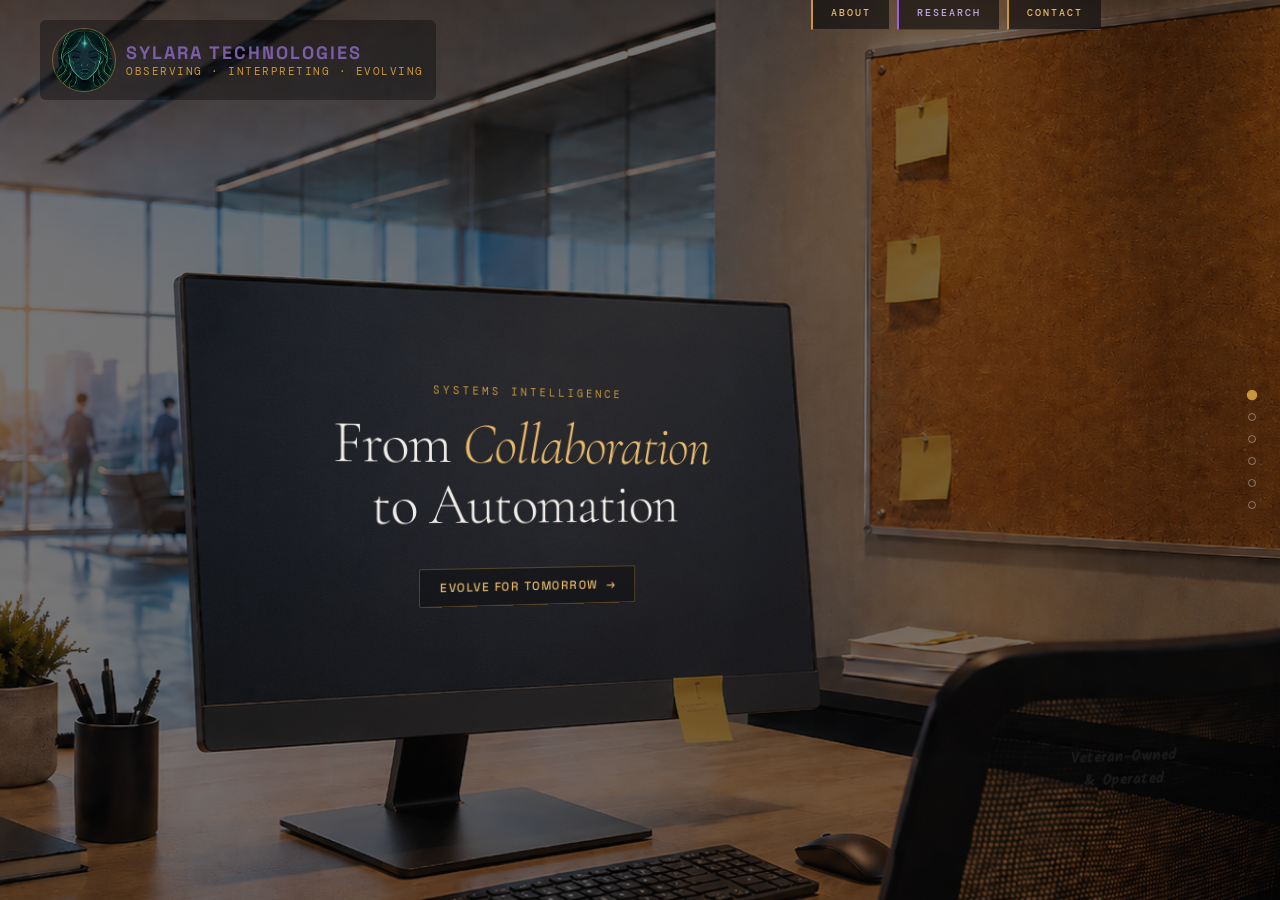
==== commit 60dc5b53: "June 27 Polish" ====
--- a/index-backup.html
+++ b/index-backup.html
@@ -22,14 +22,25 @@
     }
 
     html {
-      scroll-behavior: smooth;
-      scroll-snap-type: y mandatory;
+      overflow: hidden;
+      height: 100%;
     }
     body {
       background: #08080A;
       color: var(--white);
       font-family: 'Space Grotesk', sans-serif;
-      overflow-x: hidden;
+      overflow: hidden;
+      height: 100%;
+    }
+
+    /* ── SLIDE ENGINE ── */
+    #slide-wrapper {
+      position: fixed;
+      top: 0;
+      left: 0;
+      width: 100%;
+      will-change: transform;
+      transition: transform 0.85s cubic-bezier(0.77, 0, 0.175, 1);
     }
 
     /* ── STICKY NAV DOTS ── */
@@ -222,7 +233,6 @@
       display: flex;
       align-items: center;
       justify-content: center;
-      scroll-snap-align: start;
     }
 
     .section-bg {
@@ -703,7 +713,6 @@
       align-items: center;
       justify-content: center;
       overflow: hidden;
-      scroll-snap-align: start;
     }
     .bridge-bg {
       position: absolute;
@@ -838,7 +847,7 @@
     }
     .solution-card-body {
       font-size: clamp(10px, 1vw, 12px);
-      color: var(--muted);
+      color: rgba(240,237,232,0.85);
       line-height: 1.5;
     }
 
@@ -960,7 +969,6 @@
       display: flex;
       align-items: center;
       justify-content: center;
-      scroll-snap-align: start;
     }
     #section-5 .section-bg { background-image: url('images/hero-notepad.png'); }
     #section-5 .section-overlay {
@@ -1180,6 +1188,7 @@
 <!-- ═══════════════════════════════════════════════════════ -->
 <!-- SECTION 1 — HERO                                        -->
 <!-- ═══════════════════════════════════════════════════════ -->
+<div id="slide-wrapper">
 <section class="section" id="section-1">
   <div class="section-bg" id="bg-1"></div>
   <div class="section-overlay"></div>
@@ -1188,11 +1197,14 @@
   <div class="hero-title-wrap">
     <div class="hero-eyebrow">Systems Intelligence</div>
     <div class="hero-title">From <em>Collaboration</em><br>to Automation</div>
-    <div class="hero-tagline">Observing · Interpreting · Evolving</div>
+
     <a class="cta-subtle" href="#" onclick="scrollToSection('section-2'); return false;">
         EVOLVE FOR TOMORROW <span class="arrow">→</span>
     </a>
   </div>
+
+  <!-- Veteran-Owned — sits on the corkboard area -->
+  <div style="position:absolute; bottom:12%; right:8%; z-index:25; font-family:'Kalam',cursive; font-size:clamp(12px,1.2vw,16px); font-weight:700; color:#1a1a1a; text-align:center; line-height:1.5; transform: perspective(900px) rotateY(-10deg) rotateX(4deg) rotateZ(-2deg); pointer-events:none; letter-spacing:0.5px;">Veteran-Owned<br>&amp; Operated</div>
 
 </section>
 
@@ -1203,10 +1215,6 @@
   <div class="section-bg" id="bg-2"></div>
   <div class="section-overlay"></div>
 
-  <!-- Hook note — partially buried -->
-  <div class="hook-buried" style="transform: rotate(-3deg); top: 8vh; right: 6vw; z-index: 15;">
-    What if your operations stopped slowing you down?
-  </div>
 
   <!-- Pain point notes on cork board -->
   <div style="position:absolute; top:5%; right:30%; transform: rotate(-3deg); z-index:20; font-family:'Kalam',cursive; font-size:clamp(18px,2vw,26px); font-weight:700; line-height:1.2; color:#000000; text-align:center;">Manual<br>Reports</div>
@@ -1215,11 +1223,11 @@
   <!-- Text block — sits over the monitor screen in the photo -->
   <div class="pain-text-wrap" style="position:absolute; top:32vh; left:24%; width:34vw; max-width:420px; padding:20px 24px; background:rgba(8,8,14,0.0); transform: perspective(1200px) rotateY(17deg);">
     <div class="pain-label">· Admin Overhead ·</div>
-    <div class="pain-heading">Your team is running<br>on <em>manual effort.</em></div>
+    <div class="pain-heading">Manual work is<br>quietly <em>taxing your business.</em></div>
     <div class="pain-body">
-      57% of work hours are spent on tasks that could already be automated with today's technology. Every hour your team spends on manual reports, chasing follow-ups, and fixing handoffs is an hour not spent growing your business.
+      Every hour your team spends on manual reports, chasing follow-ups, and fixing handoffs is an hour not spent growing your business.
     </div>
-    <div style="font-family:'DM Mono',monospace; font-size:10px; color:var(--dim); letter-spacing:1px; margin-top:10px;">Source · McKinsey Global Institute, 2025</div>
+    
   </div>
 
   <!-- Inbox monitor — chaos alerts -->
@@ -1251,10 +1259,6 @@
   <div class="section-bg" id="bg-3"></div>
   <div class="section-overlay"></div>
 
-  <!-- Hook note — nearly buried -->
-  <div class="hook-buried hook-buried-2" style="transform: rotate(4deg); top: 9vh; right: 5vw; z-index: 14;">
-    What if your operations stopped slowing you down?
-  </div>
 
   <!-- Different pain notes -->
   <div style="position:absolute; top:5%; right:30%; transform: rotate(-3deg); z-index:20; font-family:'Kalam',cursive; font-size:clamp(18px,2vw,26px); font-weight:700; line-height:1.2; color:#000000; text-align:center;">Late<br>Invoices</div>
@@ -1266,9 +1270,8 @@
     <div class="pain-label">· Finance · Customer Service · Operations ·</div>
     <div class="pain-heading">It's not just <em>one department.</em></div>
     <div class="pain-body">
-      SMB owners lose an average of 120 working days per year to administrative tasks across finance, customer service, and operations. The problem isn't effort. It's that the systems weren't built to scale with you.
+      The problem is not effort. It is that manual workflows were never designed to scale.
     </div>
-    <div style="font-family:'DM Mono',monospace; font-size:10px; color:var(--dim); letter-spacing:1px;">Source · Xero — Sweating the Small Stuff Report</div>
     <a class="cta-subtle" href="#" onclick="scrollToSection('section-5'); return false;" style="margin-top:24px;">
       Evolve for Tomorrow <span class="arrow">→</span>
     </a>
@@ -1380,20 +1383,20 @@
     <div class="solution-layout">
       <!-- Left — solution text + cards -->
       <div class="solution-left">
-        <div class="solution-label fade-up">· What Changes ·</div>
+        <div class="solution-label fade-up">· AUTOMATION IN MOTION ·</div>
         <div class="solution-heading fade-up">Your operations,<br><em>on autopilot.</em></div>
         <div class="solution-cards">
           <div class="solution-card">
-            <div class="solution-card-title">Workflow Audit & Process Map</div>
-            <div class="solution-card-body">We map your operation, find every manual bottleneck, and identify the highest-impact automation opportunities first.</div>
+            <div class="solution-card-title">Start with Clarity</div>
+            <div class="solution-card-body">We begin with a Workflow Snapshot — a focused discovery session that maps your operation, surfaces the real friction points, and delivers a clear picture of where automation pays off first.</div>
           </div>
           <div class="solution-card">
-            <div class="solution-card-title">Working Automation Prototype</div>
-            <div class="solution-card-body">A real, running prototype that proves value before any large commitment. You see it work before you commit to it.</div>
+            <div class="solution-card-title">Prove It Before You Scale</div>
+            <div class="solution-card-body">Before any major commitment, we build a working prototype against your actual systems. You see the automation run live — then you decide what comes next.</div>
           </div>
           <div class="solution-card">
-            <div class="solution-card-title">Full Build & Ongoing Support</div>
-            <div class="solution-card-body">We build, evolve, and grow with your operation. Systems that scale as you scale — without adding headcount.</div>
+            <div class="solution-card-title">Build, Support, Evolve</div>
+            <div class="solution-card-body">Once proven, we deploy the full system and stay alongside your operation — refining, expanding, and supporting as your business grows.</div>
           </div>
         </div>
       </div>
@@ -1434,7 +1437,7 @@
               </div>
               <div class="dash-item">
                 <div class="dash-item-dot gold"></div>
-                <span class="dash-item-label">Client communications on autopilot</span>
+                <span class="dash-item-label">Clients updated on time</span>
                 <span class="dash-item-status">Running</span>
               </div>
               <div class="dash-item">
@@ -1468,11 +1471,10 @@
 
   <div class="contact-layout">
     <div class="contact-left" style="position:relative;">
-      <div class="contact-label">· Start a Conversation ·</div>
+      <div class="contact-label">· START WITH CLARITY ·</div>
       <div class="contact-heading">Let's map your<br><em>first automation.</em></div>
       <div class="contact-body">
-        We work alongside you to understand your operation. Then we build, evolve, and grow with it.<br><br>
-        No software commitment required upfront. Process clarity precedes effective automation — always.
+        We work alongside you to understand your operation, identify the friction, and design the right automation path.
       </div>
     </div>
 
@@ -1504,7 +1506,7 @@
 
       <!-- Source -->
       <div style="position:absolute; top:65%; left:0; right:0;">
-        <label class="notepad-label">How Can We Help You?</label>
+        <label class="notepad-label">What would you like to improve first?</label>
         <select class="notepad-select notepad-input" name="source" style="border-bottom:1px solid rgba(201,150,58,0.25); width:100%; padding-bottom:6px;">
           <option value="" disabled selected>Select one</option>
           <option>Process Audit</option>
@@ -1541,78 +1543,171 @@
   </div>
   <div class="footer-copy">© 2026 Sylara Technologies LLC · Killeen, TX</div>
 </footer>
+</div><!-- /#slide-wrapper -->
 
 <script>
-  // ── Scroll to section ──
+  // ── SLIDE ENGINE ──
+  const SECTION_IDS = ['section-1','section-2','section-3','section-bridge','section-4','section-5'];
+  const wrapper    = document.getElementById('slide-wrapper');
+  const dots       = document.querySelectorAll('.nav-dot');
+  const backToTop  = document.getElementById('backToTop');
+
+  let currentIdx   = 0;
+  let isAnimating  = false;
+  const ANIM_DURATION = 900; // ms — matches CSS transition
+
+  // ── Compute Y offset for a given index ──
+  function getOffsetFor(idx) {
+    const el = document.getElementById(SECTION_IDS[idx]);
+    if (!el) return 0;
+    return el.offsetTop;
+  }
+
+  // ── Slide to a section index ──
+  function slideTo(idx, force) {
+    if (isAnimating && !force) return;
+    if (idx < 0) idx = 0;
+    if (idx >= SECTION_IDS.length) idx = SECTION_IDS.length - 1;
+    if (idx === currentIdx && !force) return;
+
+    isAnimating = true;
+    currentIdx  = idx;
+
+    const offset = getOffsetFor(idx);
+    wrapper.style.transform = `translateY(-${offset}px)`;
+
+    updateDots();
+    updateBackToTop();
+    triggerFadeUps();
+    triggerBridge();
+    triggerSolutionCards();
+    triggerParallax(offset);
+
+    setTimeout(() => { isAnimating = false; }, ANIM_DURATION);
+  }
+
+  // ── scrollToSection — called from nav dots / CTAs ──
   function scrollToSection(id) {
-    const el = document.getElementById(id);
-    if (el) el.scrollIntoView({ behavior: 'smooth', block: 'start' });
+    const idx = SECTION_IDS.indexOf(id);
+    if (idx !== -1) slideTo(idx);
   }
 
-  // ── Nav dot tracking ──
-  const sections = ['section-1','section-2','section-3','section-bridge','section-4','section-5'];
-  const dots = document.querySelectorAll('.nav-dot');
-  const backToTop = document.getElementById('backToTop');
-
+  // ── Wheel handler ──
+  let wheelAccum = 0;
+  const WHEEL_THRESHOLD = 50;
+
+  window.addEventListener('wheel', (e) => {
+    e.preventDefault();
+    if (isAnimating) return;
+
+    wheelAccum += e.deltaY;
+
+    if (Math.abs(wheelAccum) >= WHEEL_THRESHOLD) {
+      const dir = wheelAccum > 0 ? 1 : -1;
+      wheelAccum = 0;
+      slideTo(currentIdx + dir);
+    }
+  }, { passive: false });
+
+  // Reset accumulator after idle
+  let wheelResetTimer;
+  window.addEventListener('wheel', () => {
+    clearTimeout(wheelResetTimer);
+    wheelResetTimer = setTimeout(() => { wheelAccum = 0; }, 200);
+  }, { passive: true });
+
+  // ── Touch handler ──
+  let touchStartY = null;
+  const TOUCH_THRESHOLD = 50;
+
+  window.addEventListener('touchstart', (e) => {
+    touchStartY = e.touches[0].clientY;
+  }, { passive: true });
+
+  window.addEventListener('touchend', (e) => {
+    if (touchStartY === null || isAnimating) return;
+    const delta = touchStartY - e.changedTouches[0].clientY;
+    if (Math.abs(delta) >= TOUCH_THRESHOLD) {
+      slideTo(currentIdx + (delta > 0 ? 1 : -1));
+    }
+    touchStartY = null;
+  }, { passive: true });
+
+  // ── Keyboard handler ──
+  window.addEventListener('keydown', (e) => {
+    if (isAnimating) return;
+    if (e.key === 'ArrowDown' || e.key === 'PageDown') { e.preventDefault(); slideTo(currentIdx + 1); }
+    if (e.key === 'ArrowUp'   || e.key === 'PageUp')   { e.preventDefault(); slideTo(currentIdx - 1); }
+    if (e.key === 'Home') { e.preventDefault(); slideTo(0); }
+    if (e.key === 'End')  { e.preventDefault(); slideTo(SECTION_IDS.length - 1); }
+  });
+
+  // ── Nav dots ──
   function updateDots() {
-    const scrollY = window.scrollY;
+    dots.forEach((d, i) => d.classList.toggle('active', i === currentIdx));
+  }
+
+  // ── Back to top ──
+  function updateBackToTop() {
+    if (!backToTop) return;
+    if (currentIdx > 0) backToTop.classList.add('visible');
+    else backToTop.classList.remove('visible');
+  }
+
+  // ── Fade-ups ──
+  function triggerFadeUps() {
     const winH = window.innerHeight;
-
-    // back to top
-    if (scrollY > winH * 0.5) backToTop.classList.add('visible');
-    else backToTop.classList.remove('visible');
-
-    // active dot
-    let activeIdx = 0;
-    sections.forEach((id, i) => {
-      const el = document.getElementById(id);
-      if (!el) return;
+    const offset = getOffsetFor(currentIdx);
+    document.querySelectorAll('.fade-up').forEach(el => {
       const rect = el.getBoundingClientRect();
-      if (rect.top <= winH * 0.5) activeIdx = i;
-    });
-    dots.forEach((d, i) => {
-      d.classList.toggle('active', i === activeIdx);
+      // treat as visible if within current slide viewport
+      const elTop = el.offsetTop - offset;
+      if (elTop < winH * 0.92) el.classList.add('visible');
     });
   }
 
-  // ── Scroll-triggered fade-ups ──
-  function checkFadeUps() {
-    document.querySelectorAll('.fade-up').forEach(el => {
-      const rect = el.getBoundingClientRect();
-      if (rect.top < window.innerHeight * 0.88) el.classList.add('visible');
-    });
-  }
-
   // ── Bridge animation ──
-  function checkBridge() {
+  function triggerBridge() {
     const bridge = document.getElementById('bridgeContent');
     if (!bridge) return;
-    const rect = bridge.getBoundingClientRect();
-    if (rect.top < window.innerHeight * 0.75) bridge.classList.add('visible');
+    if (SECTION_IDS[currentIdx] === 'section-bridge') {
+      bridge.classList.add('visible');
+    }
   }
 
   // ── Solution cards ──
-  function checkSolutionCards() {
-    document.querySelectorAll('.solution-card').forEach(el => {
-      const rect = el.getBoundingClientRect();
-      if (rect.top < window.innerHeight * 0.85) el.classList.add('visible');
-    });
+  function triggerSolutionCards() {
+    if (SECTION_IDS[currentIdx] === 'section-4') {
+      document.querySelectorAll('.solution-card').forEach(el => el.classList.add('visible'));
+    }
   }
 
-  // ── Parallax subtle ──
-  function handleParallax() {
-    const scrollY = window.scrollY;
-    const winH = window.innerHeight;
+  // ── Parallax on background images ──
+  function triggerParallax(offset) {
     ['bg-1','bg-2','bg-3','bg-4','bg-5'].forEach((id, i) => {
       const el = document.getElementById(id);
       if (!el) return;
       const section = el.closest('.section') || el.parentElement;
-      const rect = section.getBoundingClientRect();
-      const progress = -rect.top / winH;
-      const offset = progress * 40;
-      el.style.transform = `scale(1.08) translateY(${offset}px)`;
+      const sectionTop = section.offsetTop - offset;
+      const progress = -sectionTop / window.innerHeight;
+      const shift = progress * 40;
+      el.style.transform = `scale(1.08) translateY(${shift}px)`;
     });
   }
+
+  // ── Resize: reposition without animation ──
+  let resizeTimer;
+  window.addEventListener('resize', () => {
+    clearTimeout(resizeTimer);
+    resizeTimer = setTimeout(() => {
+      wrapper.style.transition = 'none';
+      const offset = getOffsetFor(currentIdx);
+      wrapper.style.transform = `translateY(-${offset}px)`;
+      requestAnimationFrame(() => {
+        wrapper.style.transition = '';
+      });
+    }, 100);
+  });
 
   // ── Form submit ──
   function handleSubmit(e) {
@@ -1635,9 +1730,7 @@
       return;
     }
 
-    // Wire to your n8n webhook
     const webhookUrl = 'YOUR_N8N_WEBHOOK_URL';
-
     btn.textContent = 'Sending...';
     btn.disabled = true;
 
@@ -1657,20 +1750,17 @@
     });
   }
 
-  // ── Event listeners ──
-  window.addEventListener('scroll', () => {
-    updateDots();
-    checkFadeUps();
-    checkBridge();
-    checkSolutionCards();
-    handleParallax();
-  }, { passive: true });
-
-  // Initial check
-  setTimeout(() => {
-    checkFadeUps();
-    updateDots();
-  }, 100);
+  // ── Init ──
+  // Wait for fonts and full layout before computing offsets
+  if (document.fonts && document.fonts.ready) {
+    document.fonts.ready.then(() => {
+      requestAnimationFrame(() => slideTo(0, true));
+    });
+  } else {
+    window.addEventListener('load', () => {
+      requestAnimationFrame(() => slideTo(0, true));
+    });
+  }
 </script>
 </body>
 </html>
